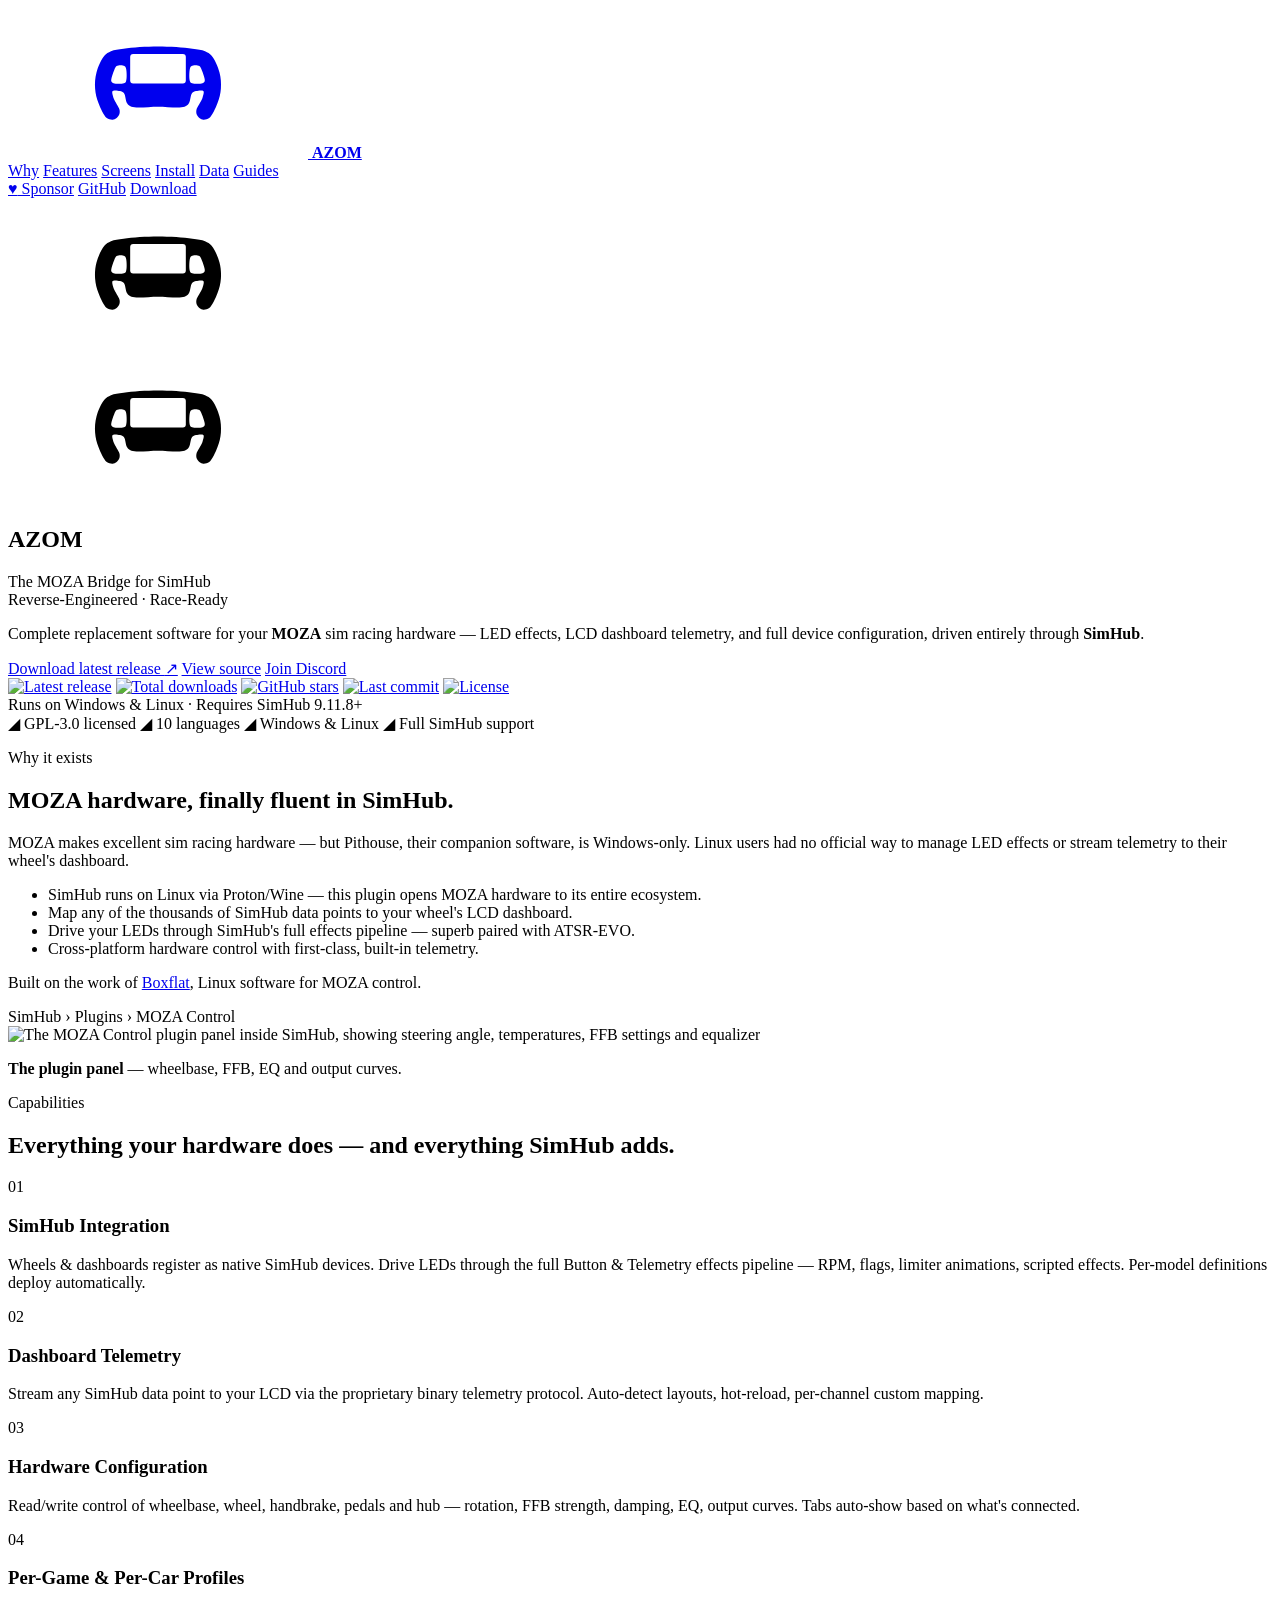
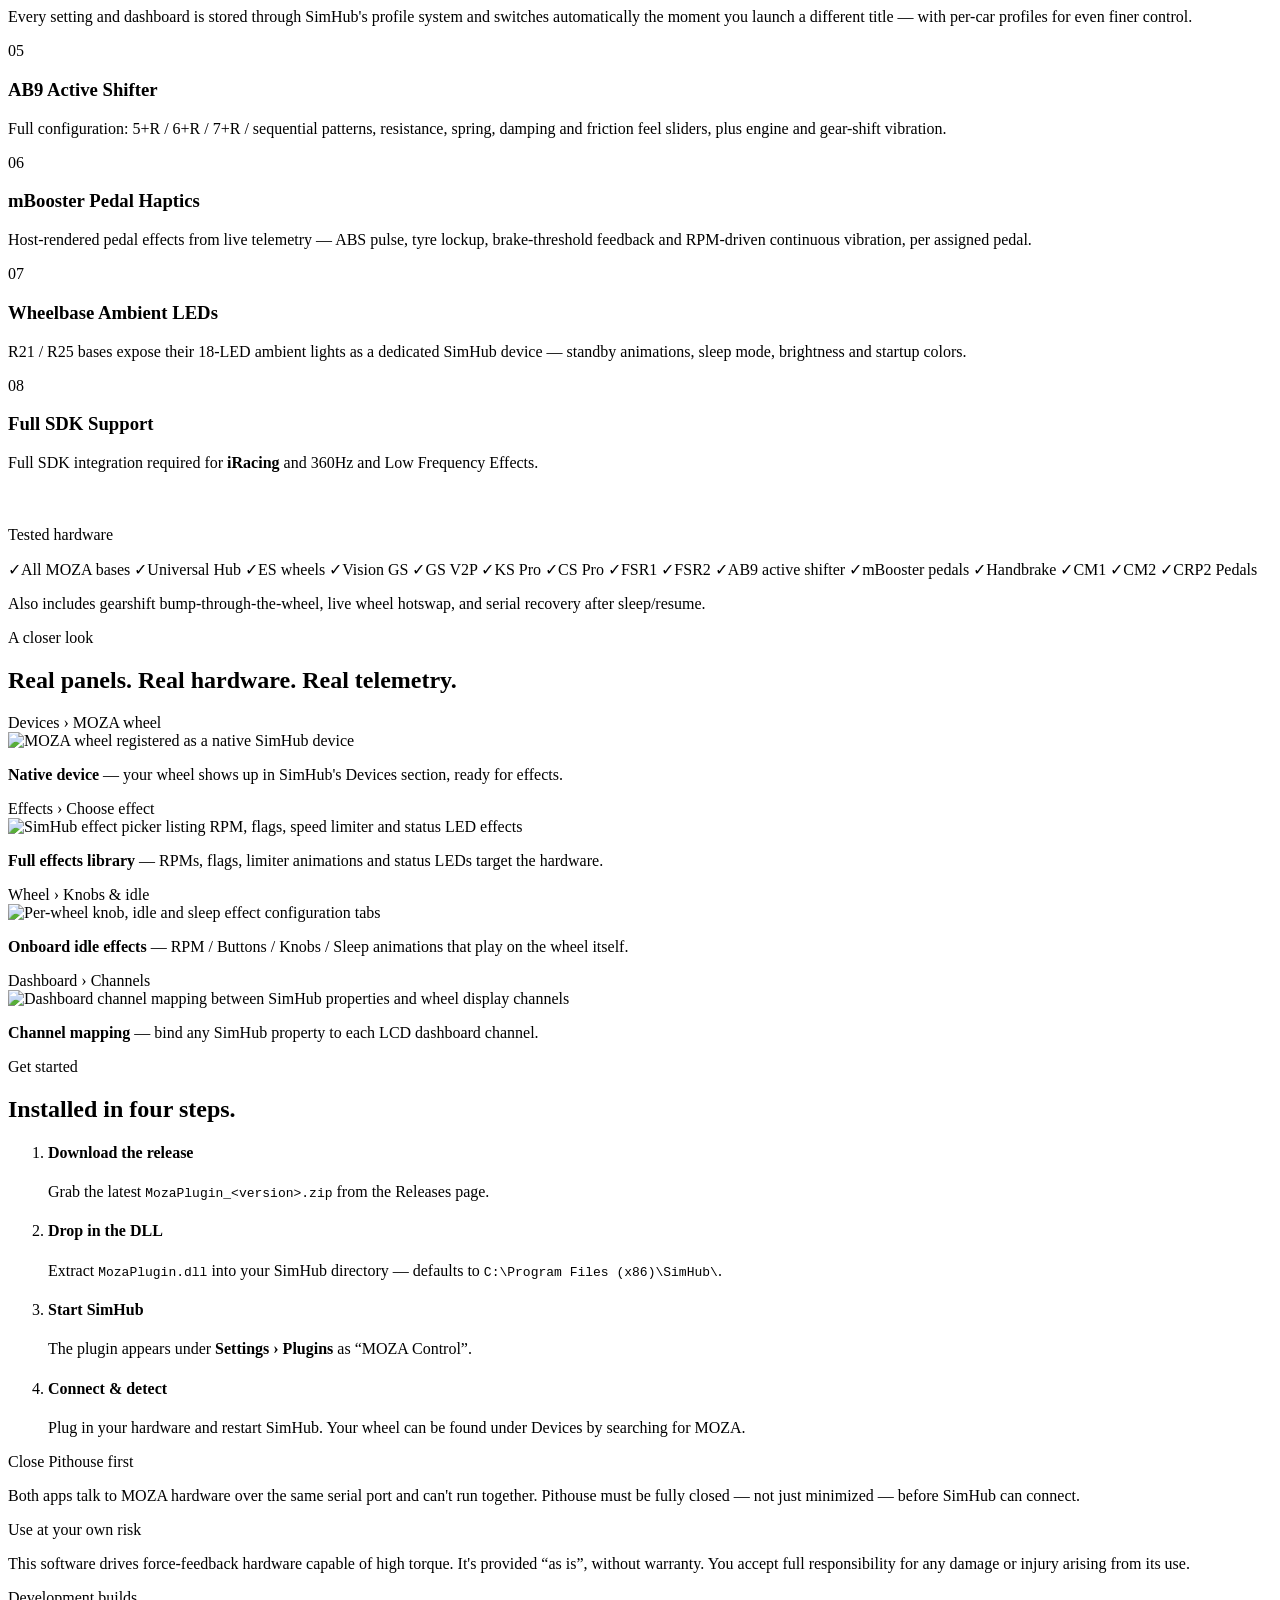
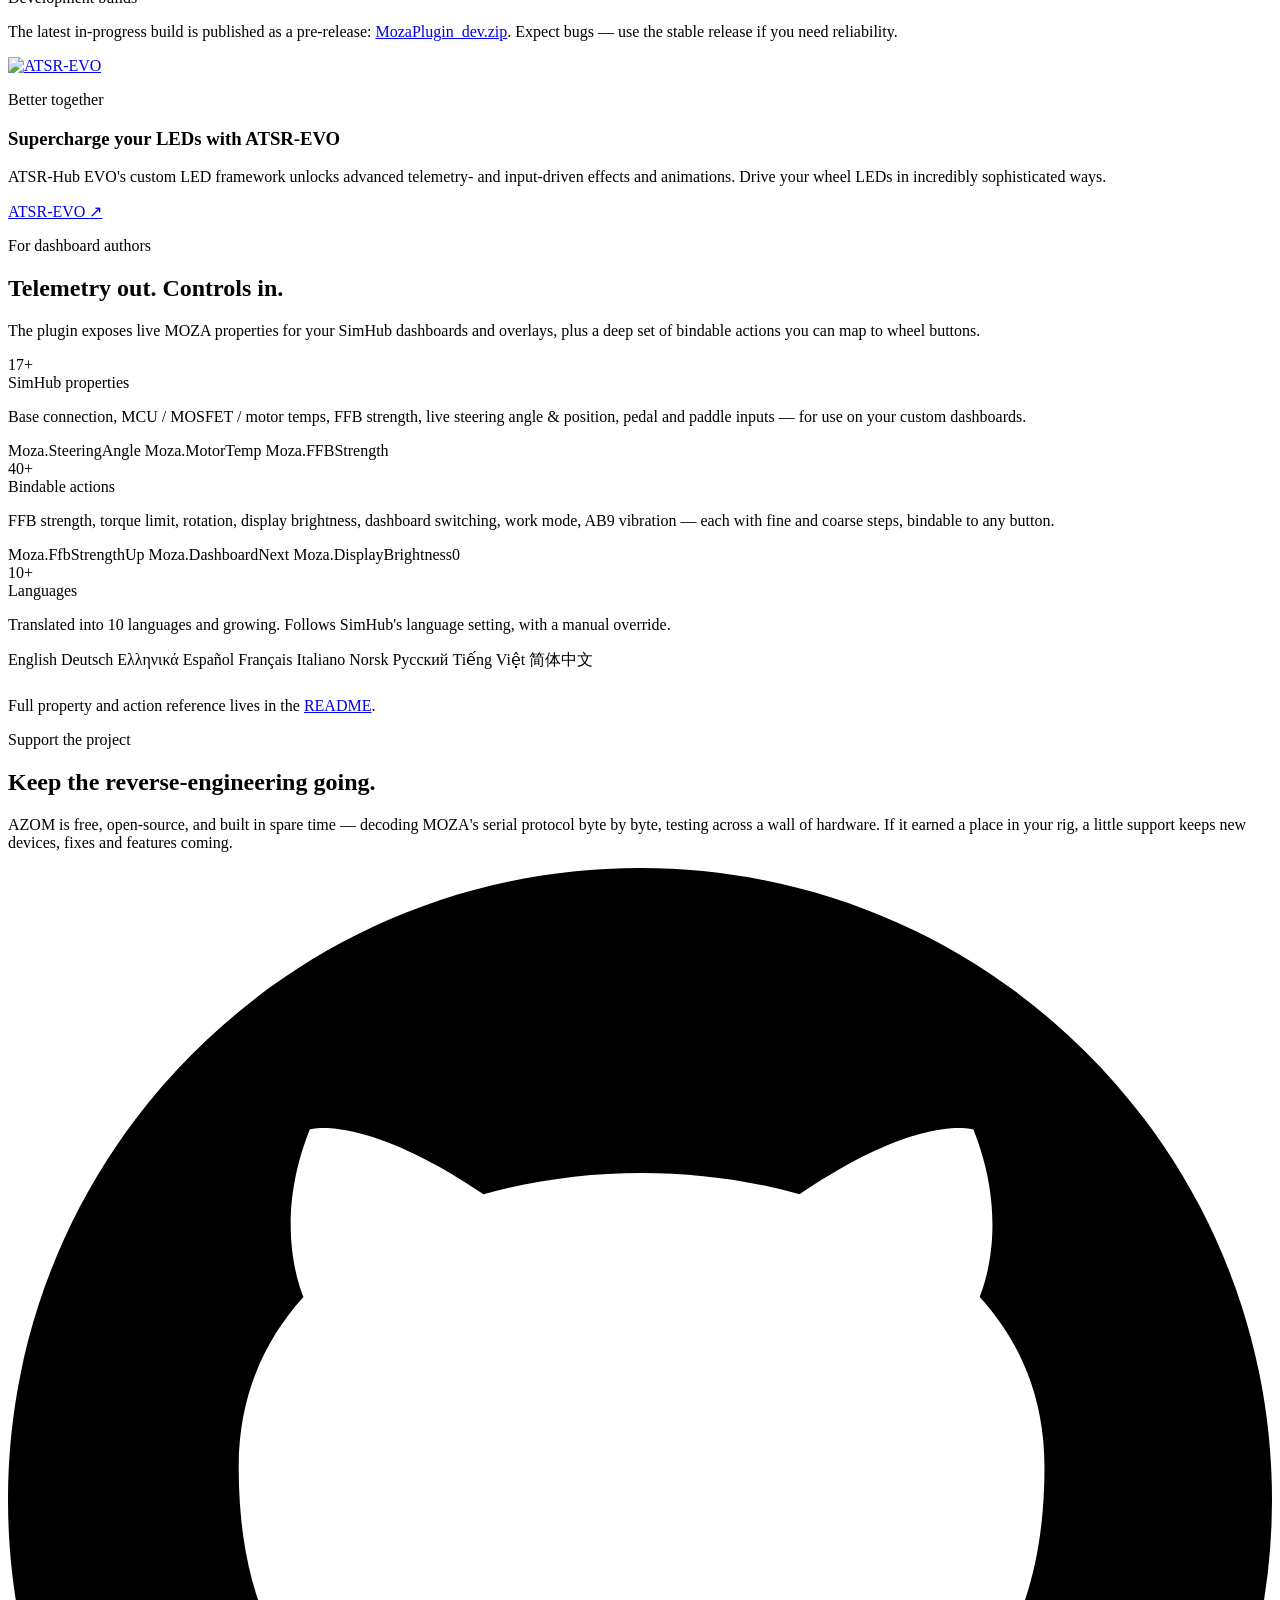
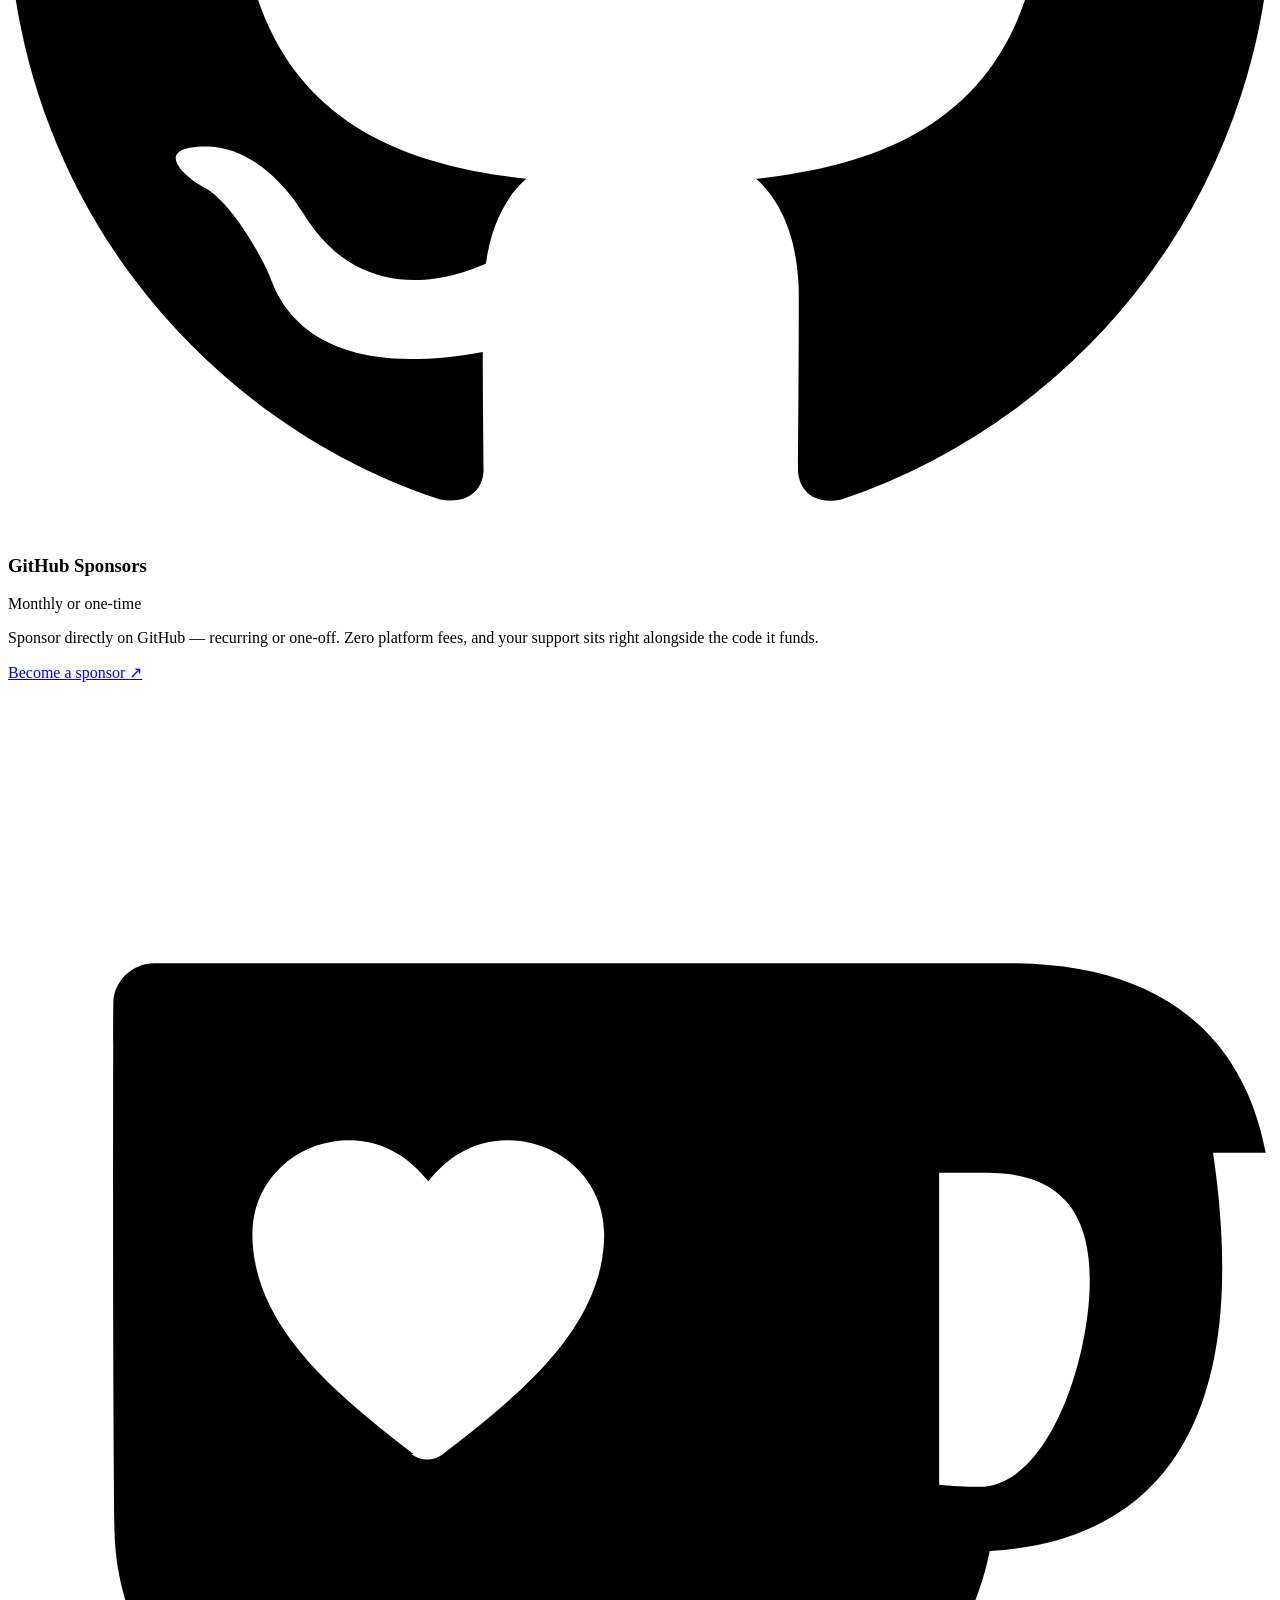
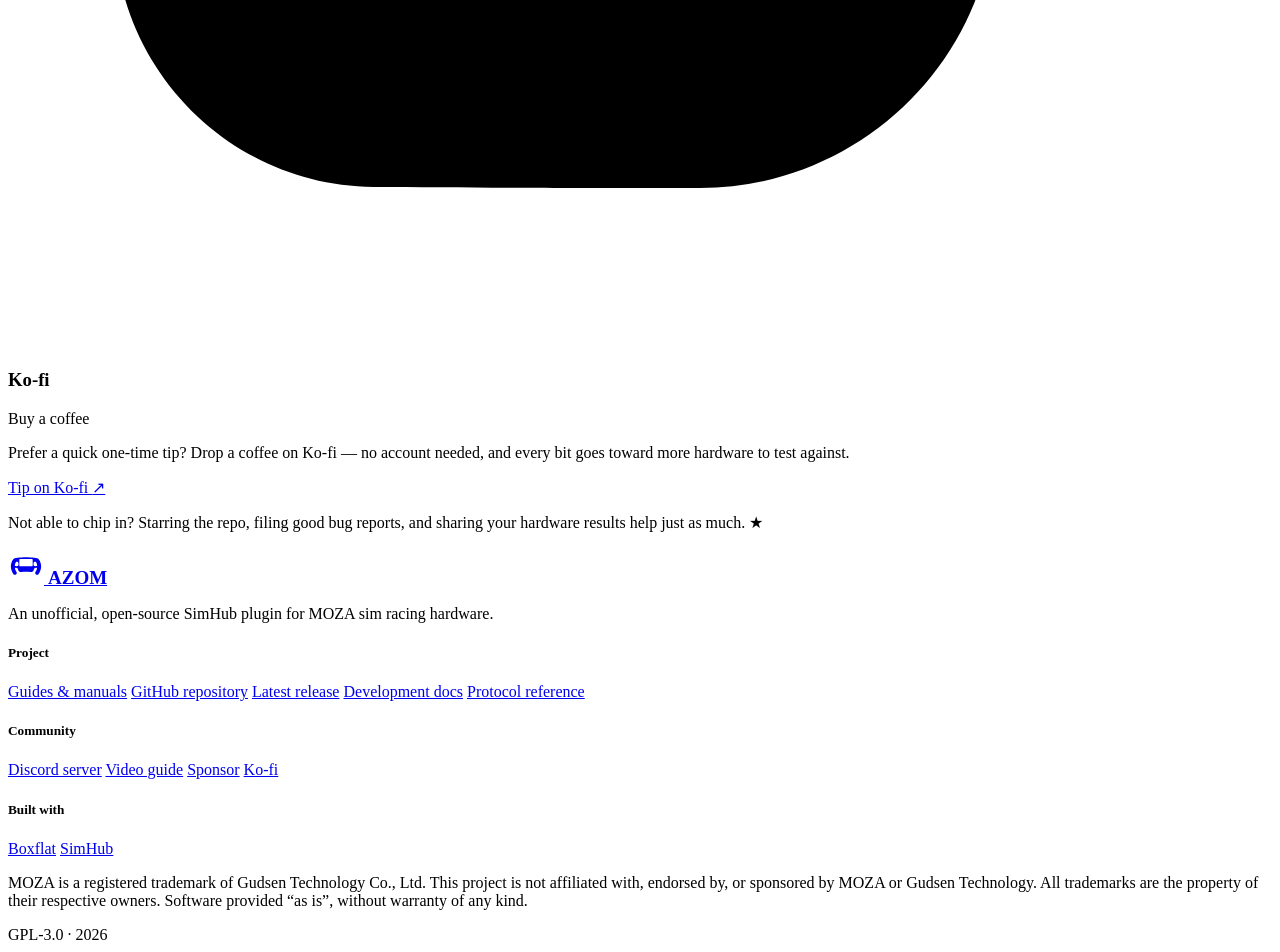
==== site/index.html @ 9daa7090 "Merge pull request #76 from giantorth/dev v1.2.1" ====
<!doctype html>
<html lang="en">
<head>
<meta charset="utf-8" />
<meta name="viewport" content="width=device-width, initial-scale=1" />
<link rel="icon" href="/favicon.svg" type="image/svg+xml" />
<meta name="theme-color" content="#070809" />
<title>AZOM — The MOZA Bridge for SimHub</title>
<meta name="description" content="AZOM is an unofficial, open-source SimHub plugin that turns SimHub into complete replacement software for your MOZA sim racing hardware — LED effects, LCD dashboard telemetry, and full device configuration on Linux and Windows." />
<meta property="og:title" content="AZOM — The MOZA Bridge for SimHub" />
<meta property="og:description" content="Reverse-engineered, open-source SimHub plugin for MOZA hardware. LED effects, dashboard telemetry, full device control." />
<meta property="og:type" content="website" />
<link rel="preconnect" href="https://fonts.googleapis.com" />
<link rel="preconnect" href="https://fonts.gstatic.com" crossorigin />
<link href="https://fonts.googleapis.com/css2?family=Space+Grotesk:wght@400;500;600;700&family=Space+Mono:wght@400;700&display=swap" rel="stylesheet" />
<link rel="stylesheet" href="/styles.css" />
</head>
<body>

<!-- ===== reusable wheel mark ===== -->
<svg width="0" height="0" style="position:absolute" aria-hidden="true">
  <symbol id="azom-wheel" viewBox="-4 -4 248 248">
    <mask id="awm" maskUnits="userSpaceOnUse" x="-4" y="-4" width="248" height="248">
      <rect x="-4" y="-4" width="248" height="248" fill="black"/>
      <path fill="white" d="M120 59.796 C138.96 59.796 162.619 61.39 176.88 63.24 C185.6 64.371 192.128 65.002 197.77 67.42 C202.233 69.332 205.348 71.131 208.68 75.08 C213.705 81.036 219.158 93.188 221.68 102.47 C224.041 111.16 224.598 120.366 224 128.94 C223.422 137.219 221.451 145.183 218.43 153.08 C215.197 161.531 209.84 173.848 204.73 177.92 C201.674 180.354 197.823 180.838 194.98 180.71 C192.71 180.608 190.703 179.682 188.95 178.38 C187.008 176.938 184.96 174.482 184.07 172.12 C183.182 169.761 182.957 167.317 183.61 164.22 C184.683 159.129 191.556 150.924 193.36 145.19 C194.708 140.903 196.706 135.328 194.98 133.35 C193.245 131.362 186.24 132.564 182.91 133.35 C180.326 133.96 178.176 134.53 176.41 136.6 C173.65 139.836 173.746 149.614 171.07 153.54 C169.14 156.372 167.635 158.023 163.88 159.35 C155.7 162.242 134.627 159.35 120 159.35 C105.373 159.35 84.3 162.242 76.12 159.35 C72.365 158.023 70.86 156.372 68.93 153.54 C66.254 149.614 66.35 139.836 63.59 136.6 C61.824 134.53 59.674 133.96 57.09 133.35 C53.76 132.564 46.755 131.362 45.02 133.35 C43.294 135.328 45.292 140.903 46.64 145.19 C48.444 150.924 55.317 159.129 56.39 164.22 C57.043 167.317 56.818 169.761 55.93 172.12 C55.04 174.482 52.992 176.938 51.05 178.38 C49.297 179.682 47.29 180.608 45.02 180.71 C42.177 180.838 38.326 180.354 35.27 177.92 C30.16 173.848 24.803 161.531 21.57 153.08 C18.549 145.183 16.578 137.219 16 128.94 C15.402 120.366 15.959 111.16 18.32 102.47 C20.842 93.188 26.295 81.036 31.32 75.08 C34.652 71.131 37.767 69.332 42.23 67.42 C47.872 65.002 54.4 64.371 63.12 63.24 C77.381 61.39 101.04 59.796 120 59.796 Z"/>
      <g fill="black">
        <path d="M181.52 90.63 C183.754 90.597 186.679 90.747 188.48 92.03 C190.368 93.376 191.199 96.014 192.43 98.76 C194.143 102.582 196.537 109.76 197.07 113.15 C197.35 114.932 197.609 116.149 197.07 117.33 C196.504 118.57 195.366 119.687 193.59 120.35 C190.16 121.631 179.84 121.631 176.41 120.35 C174.634 119.687 173.725 119.072 172.93 117.33 C171.2 113.539 171.607 99.554 172.93 95.51 C173.518 93.712 174.253 92.839 175.48 92.03 C176.951 91.06 179.432 90.661 181.52 90.63 Z"/>
        <path d="M64.52 92.03 C65.747 92.839 66.482 93.712 67.07 95.51 C68.393 99.554 68.8 113.539 67.07 117.33 C66.275 119.072 65.366 119.687 63.59 120.35 C60.16 121.631 49.84 121.631 46.41 120.35 C44.634 119.687 43.496 118.57 42.93 117.33 C42.391 116.149 42.65 114.932 42.93 113.15 C43.463 109.76 45.857 102.582 47.57 98.76 C48.801 96.014 49.632 93.376 51.52 92.03 C53.321 90.747 56.246 90.597 58.48 90.63 C60.568 90.661 63.049 91.06 64.52 92.03 Z"/>
        <rect x="74" y="72" width="92" height="49" rx="5"/>
      </g>
    </mask>
    <rect x="-4" y="-4" width="248" height="248" fill="currentColor" mask="url(#awm)"/>
  </symbol>
</svg>

<!-- ===== nav ===== -->
<header class="nav" id="nav">
  <div class="wrap nav-in">
    <a class="brand" href="#top">
      <svg class="mark"><use href="#azom-wheel"/></svg>
      <b>AZOM</b>
    </a>
    <nav class="nav-links">
      <a class="lk" href="#why">Why</a>
      <a class="lk" href="#features">Features</a>
      <a class="lk" href="#screens">Screens</a>
      <a class="lk" href="#install">Install</a>
      <a class="lk" href="#data">Data</a>
      <a class="lk" href="/guides/">Guides</a>
    </nav>
    <div class="nav-cta">
      <a class="btn sm spon-btn" href="#sponsor"><span class="hrt">♥</span> Sponsor</a>
      <a class="btn sm" href="https://github.com/giantorth/moza-simhub-plugin" target="_blank" rel="noopener">GitHub</a>
      <a class="btn sm primary" href="https://github.com/giantorth/moza-simhub-plugin/releases/latest" target="_blank" rel="noopener">Download</a>
    </div>
  </div>
</header>

<!-- ===== hero ===== -->
<section class="hero" id="top">
  <div class="grid-bg"></div>
  <div class="hero-glow"></div>
  <svg class="hero-watermark"><use href="#azom-wheel"/></svg>
  <div class="wrap hero-in">
    <div class="lockup reveal">
      <svg class="mark"><use href="#azom-wheel"/></svg>
      <h1>AZOM</h1>
    </div>
    <div class="tagrule reveal"><span class="ln"></span><span>The MOZA Bridge for SimHub</span><span class="ln"></span></div>
    <div class="sub2 reveal">Reverse-Engineered · Race-Ready</div>

    <p class="pitch reveal">Complete replacement software for your <b>MOZA</b> sim racing hardware — LED effects, LCD dashboard telemetry, and full device configuration, driven entirely through <b>SimHub</b>.</p>

    <div class="ctas reveal">
      <a class="btn primary" href="https://github.com/giantorth/moza-simhub-plugin/releases/latest" target="_blank" rel="noopener">Download latest release <span class="arw">↗</span></a>
      <a class="btn" href="https://github.com/giantorth/moza-simhub-plugin" target="_blank" rel="noopener">View source</a>
      <a class="btn" href="https://discord.gg/J4enw43e62" target="_blank" rel="noopener">Join Discord</a>
    </div>

    <div class="badges reveal">
      <a href="https://github.com/giantorth/moza-simhub-plugin/releases/latest" target="_blank" rel="noopener"><img src="https://img.shields.io/github/v/release/giantorth/moza-simhub-plugin?style=flat-square&labelColor=0e1116&color=00e5ff&label=release" alt="Latest release" loading="lazy" /></a>
      <a href="https://github.com/giantorth/moza-simhub-plugin/releases" target="_blank" rel="noopener"><img src="https://img.shields.io/github/downloads/giantorth/moza-simhub-plugin/total?style=flat-square&labelColor=0e1116&color=eef1f6&label=downloads" alt="Total downloads" loading="lazy" /></a>
      <a href="https://github.com/giantorth/moza-simhub-plugin/stargazers" target="_blank" rel="noopener"><img src="https://img.shields.io/github/stars/giantorth/moza-simhub-plugin?style=flat-square&labelColor=0e1116&color=eef1f6&label=stars" alt="GitHub stars" loading="lazy" /></a>
      <a href="https://github.com/giantorth/moza-simhub-plugin/commits/main" target="_blank" rel="noopener"><img src="https://img.shields.io/github/last-commit/giantorth/moza-simhub-plugin?style=flat-square&labelColor=0e1116&color=eef1f6&label=last%20commit" alt="Last commit" loading="lazy" /></a>
      <a href="https://github.com/giantorth/moza-simhub-plugin/blob/main/LICENSE" target="_blank" rel="noopener"><img src="https://img.shields.io/github/license/giantorth/moza-simhub-plugin?style=flat-square&labelColor=0e1116&color=eef1f6" alt="License" loading="lazy" /></a>
    </div>

    <div class="rpm reveal">
      <div class="rpmbar" id="rpmbar" aria-hidden="true"></div>
      <div class="cap">Runs on Windows &amp; Linux · Requires SimHub 9.11.8+</div>
    </div>

    <div class="pills reveal">
      <span class="pill"><span class="k">◢</span> GPL-3.0 licensed</span>
      <span class="pill"><span class="k">◢</span> 10 languages</span>
      <span class="pill"><span class="k">◢</span> Windows &amp; Linux</span>
      <span class="pill"><span class="k">◢</span> Full SimHub support</span>
    </div>
  </div>
</section>

<!-- ===== why ===== -->
<section class="band alt" id="why">
  <div class="wrap why-grid">
    <div class="reveal">
      <p class="eyebrow">Why it exists</p>
      <h2 class="h2">MOZA hardware, finally fluent in SimHub.</h2>
      <p class="lede" style="margin-top:18px">MOZA makes excellent sim racing hardware — but Pithouse, their companion software, is Windows-only. Linux users had no official way to manage LED effects or stream telemetry to their wheel's dashboard.</p>
      <ul class="why-points">
        <li>SimHub runs on Linux via Proton/Wine — this plugin opens MOZA hardware to its entire ecosystem.</li>
        <li>Map any of the thousands of SimHub data points to your wheel's LCD dashboard.</li>
        <li>Drive your LEDs through SimHub's full effects pipeline — superb paired with ATSR-EVO.</li>
        <li>Cross-platform hardware control with first-class, built-in telemetry.</li>
      </ul>
      <p class="credit">Built on the work of <a href="https://github.com/Lawstorant/boxflat" target="_blank" rel="noopener">Boxflat</a>, Linux software for MOZA control.</p>
    </div>
    <div class="reveal">
      <div class="shot">
        <div class="bar"><i></i><i></i><i></i><span class="ttl">SimHub › Plugins › MOZA Control</span></div>
        <img src="docs/Screenshot.png" alt="The MOZA Control plugin panel inside SimHub, showing steering angle, temperatures, FFB settings and equalizer" loading="lazy" />
      </div>
      <p class="cap"><b>The plugin panel</b> — wheelbase, FFB, EQ and output curves.</p>
    </div>
  </div>
</section>

<!-- ===== features ===== -->
<section class="band" id="features">
  <div class="wrap">
    <div class="sec-head reveal">
      <p class="eyebrow">Capabilities</p>
      <h2 class="h2">Everything your hardware does — and everything SimHub adds.</h2>
    </div>
    <div class="feat-grid">
      <div class="card reveal">
        <div class="idx">01</div>
        <h3>SimHub Integration</h3>
        <p>Wheels &amp; dashboards register as native SimHub devices. Drive LEDs through the full Button &amp; Telemetry effects pipeline — RPM, flags, limiter animations, scripted effects. Per-model definitions deploy automatically.</p>
      </div>
      <div class="card reveal">
        <div class="idx">02</div>
        <h3>Dashboard Telemetry</h3>
        <p>Stream any SimHub data point to your LCD via the proprietary binary telemetry protocol. Auto-detect layouts, hot-reload, per-channel custom mapping.</p>
      </div>
      <div class="card reveal">
        <div class="idx">03</div>
        <h3>Hardware Configuration</h3>
        <p>Read/write control of wheelbase, wheel, handbrake, pedals and hub — rotation, FFB strength, damping, EQ, output curves. Tabs auto-show based on what's connected.</p>
      </div>
      <div class="card reveal">
        <div class="idx">04</div>
        <h3>Per-Game &amp; Per-Car Profiles</h3>
        <p>Every setting and dashboard is stored through SimHub's profile system and switches automatically the moment you launch a different title — with per-car profiles for even finer control.</p>
      </div>
      <div class="card reveal">
        <div class="idx">05</div>
        <h3>AB9 Active Shifter</h3>
        <p>Full configuration: 5+R / 6+R / 7+R / sequential patterns, resistance, spring, damping and friction feel sliders, plus engine and gear-shift vibration.</p>
      </div>
      <div class="card reveal">
        <div class="idx">06</div>
        <h3>mBooster Pedal Haptics</h3>
        <p>Host-rendered pedal effects from live telemetry — ABS pulse, tyre lockup, brake-threshold feedback and RPM-driven continuous vibration, per assigned pedal.</p>
      </div>
      <div class="card reveal">
        <div class="idx">07</div>
        <h3>Wheelbase Ambient LEDs</h3>
        <p>R21 / R25 bases expose their 18-LED ambient lights as a dedicated SimHub device — standby animations, sleep mode, brightness and startup colors.</p>
      </div>
      <div class="card reveal">
        <div class="idx">08</div>
        <h3>Full SDK Support</h3>
        <p>Full SDK integration required for <b>iRacing</b> and 360Hz and Low Frequency Effects.</p>
      </div>
    </div>

    <div class="hw reveal">
      <p class="eyebrow" style="margin-top:54px">Tested hardware</p>
      <div class="chips">
        <span class="chip"><span class="ok">✓</span>All MOZA bases</span>
        <span class="chip"><span class="ok">✓</span>Universal Hub</span>
        <span class="chip"><span class="ok">✓</span>ES wheels</span>
        <span class="chip"><span class="ok">✓</span>Vision GS</span>
        <span class="chip"><span class="ok">✓</span>GS V2P</span>
        <span class="chip"><span class="ok">✓</span>KS Pro</span>
        <span class="chip"><span class="ok">✓</span>CS Pro</span>
        <span class="chip"><span class="ok">✓</span>FSR1</span>
        <span class="chip"><span class="ok">✓</span>FSR2</span>
        <span class="chip"><span class="ok">✓</span>AB9 active shifter</span>
        <span class="chip"><span class="ok">✓</span>mBooster pedals</span>
        <span class="chip"><span class="ok">✓</span>Handbrake</span>
        <span class="chip"><span class="ok">✓</span>CM1</span>
        <span class="chip"><span class="ok">✓</span>CM2</span>
        <span class="chip"><span class="ok">✓</span>CRP2 Pedals</span>
      </div>
      <p class="credit">Also includes gearshift bump-through-the-wheel, live wheel hotswap, and serial recovery after sleep/resume.</p>
    </div>
  </div>
</section>

<!-- ===== screens ===== -->
<section class="band alt" id="screens">
  <div class="wrap">
    <div class="sec-head reveal">
      <p class="eyebrow">A closer look</p>
      <h2 class="h2">Real panels. Real hardware. Real telemetry.</h2>
    </div>
    <div class="gallery">
      <div class="reveal">
        <div class="shot">
          <div class="bar"><i></i><i></i><i></i><span class="ttl">Devices › MOZA wheel</span></div>
          <img src="docs/Device.png" alt="MOZA wheel registered as a native SimHub device" loading="lazy" />
        </div>
        <p class="cap"><b>Native device</b> — your wheel shows up in SimHub's Devices section, ready for effects.</p>
      </div>
      <div class="reveal">
        <div class="shot">
          <div class="bar"><i></i><i></i><i></i><span class="ttl">Effects › Choose effect</span></div>
          <img src="docs/Effects.png" alt="SimHub effect picker listing RPM, flags, speed limiter and status LED effects" loading="lazy" />
        </div>
        <p class="cap"><b>Full effects library</b> — RPMs, flags, limiter animations and status LEDs target the hardware.</p>
      </div>
      <div class="reveal">
        <div class="shot">
          <div class="bar"><i></i><i></i><i></i><span class="ttl">Wheel › Knobs &amp; idle</span></div>
          <img src="docs/Knobs.png" alt="Per-wheel knob, idle and sleep effect configuration tabs" loading="lazy" />
        </div>
        <p class="cap"><b>Onboard idle effects</b> — RPM / Buttons / Knobs / Sleep animations that play on the wheel itself.</p>
      </div>
      <div class="reveal">
        <div class="shot">
          <div class="bar"><i></i><i></i><i></i><span class="ttl">Dashboard › Channels</span></div>
          <img src="docs/DashChannels.png" alt="Dashboard channel mapping between SimHub properties and wheel display channels" loading="lazy" />
        </div>
        <p class="cap"><b>Channel mapping</b> — bind any SimHub property to each LCD dashboard channel.</p>
      </div>
    </div>
  </div>
</section>

<!-- ===== install ===== -->
<section class="band" id="install">
  <div class="wrap install-grid">
    <div class="reveal">
      <p class="eyebrow">Get started</p>
      <h2 class="h2">Installed in four steps.</h2>
      <ol class="steps">
        <li><span class="num"></span><div><h4>Download the release</h4><p>Grab the latest <code class="path">MozaPlugin_&lt;version&gt;.zip</code> from the Releases page.</p></div></li>
        <li><span class="num"></span><div><h4>Drop in the DLL</h4><p>Extract <code class="path">MozaPlugin.dll</code> into your SimHub directory — defaults to <code class="path">C:\Program Files (x86)\SimHub\</code>.</p></div></li>
        <li><span class="num"></span><div><h4>Start SimHub</h4><p>The plugin appears under <b>Settings › Plugins</b> as “MOZA Control”.</p></div></li>
        <li><span class="num"></span><div><h4>Connect &amp; detect</h4><p>Plug in your hardware and restart SimHub. Your wheel can be found under Devices by searching for MOZA.</p></div></li>
      </ol>
    </div>
    <div class="reveal">
      <div class="admon warn">
        <div class="lbl"><span class="leds"><i class="a"></i></span> Close Pithouse first</div>
        <p>Both apps talk to MOZA hardware over the same serial port and can't run together. Pithouse must be fully closed — not just minimized — before SimHub can connect.</p>
      </div>
      <div class="admon danger">
        <div class="lbl"><span class="leds"><i class="r"></i></span> Use at your own risk</div>
        <p>This software drives force-feedback hardware capable of high torque. It's provided “as is”, without warranty. You accept full responsibility for any damage or injury arising from its use.</p>
      </div>
      <div class="admon">
        <div class="lbl" style="color:var(--sub)"><span class="leds"><i class="g"></i></span> Development builds</div>
        <p class="dev">The latest in-progress build is published as a pre-release: <a href="https://github.com/giantorth/moza-simhub-plugin/releases/download/dev-latest/MozaPlugin_dev.zip" target="_blank" rel="noopener">MozaPlugin_dev.zip</a>. Expect bugs — use the stable release if you need reliability.</p>
      </div>
    </div>
  </div>
</section>

<!-- ===== ATSR callout ===== -->
<section class="band alt">
  <div class="wrap">
    <div class="atsr reveal">
      <a href="https://github.com/ATSR-Alex/ATSR-Hub-EVO/" target="_blank" rel="noopener"><img src="docs/atsr-logomark-mono-white-lrg.webp" alt="ATSR-EVO" loading="lazy" /></a>
      <div>
        <p class="eyebrow">Better together</p>
        <h3>Supercharge your LEDs with ATSR-EVO</h3>
        <p>ATSR-Hub EVO's custom LED framework unlocks advanced telemetry- and input-driven effects and animations. Drive your wheel LEDs in incredibly sophisticated ways.</p>
      </div>
      <a class="btn" href="https://github.com/ATSR-Alex/ATSR-Hub-EVO/" target="_blank" rel="noopener">ATSR-EVO <span class="arw">↗</span></a>
    </div>
  </div>
</section>

<!-- ===== data ===== -->
<section class="band" id="data">
  <div class="wrap">
    <div class="sec-head reveal">
      <p class="eyebrow">For dashboard authors</p>
      <h2 class="h2">Telemetry out. Controls in.</h2>
      <p class="lede" style="margin-top:18px">The plugin exposes live MOZA properties for your SimHub dashboards and overlays, plus a deep set of bindable actions you can map to wheel buttons.</p>
    </div>
    <div class="data-grid">
      <div class="stat reveal">
        <div class="big">17<span class="u">+</span></div>
        <div class="lab">SimHub properties</div>
        <p>Base connection, MCU / MOSFET / motor temps, FFB strength, live steering angle &amp; position, pedal and paddle inputs — for use on your custom dashboards.</p>
        <div class="codechips">
          <span>Moza.SteeringAngle</span>
          <span>Moza.MotorTemp</span>
          <span>Moza.FFBStrength</span>
        </div>
      </div>
      <div class="stat reveal">
        <div class="big">40<span class="u">+</span></div>
        <div class="lab">Bindable actions</div>
        <p>FFB strength, torque limit, rotation, display brightness, dashboard switching, work mode, AB9 vibration — each with fine and coarse steps, bindable to any button.</p>
        <div class="codechips">
          <span>Moza.FfbStrengthUp</span>
          <span>Moza.DashboardNext</span>
          <span>Moza.DisplayBrightness0</span>
        </div>
      </div>
      <div class="stat reveal">
        <div class="big">10<span class="u">+</span></div>
        <div class="lab">Languages</div>
        <p>Translated into 10 languages and growing. Follows SimHub's language setting, with a manual override.</p>
        <div class="codechips">
          <span>English</span>
          <span>Deutsch</span>
          <span>Ελληνικά</span>
          <span>Español</span>
          <span>Français</span>
          <span>Italiano</span>
          <span>Norsk</span>
          <span>Русский</span>
          <span>Tiếng Việt</span>
          <span>简体中文</span>
        </div>
      </div>
    </div>
    <p class="credit reveal" style="margin-top:26px">Full property and action reference lives in the <a href="https://github.com/giantorth/moza-simhub-plugin#simhub-properties" target="_blank" rel="noopener">README</a>.</p>
  </div>
</section>

<!-- ===== sponsor ===== -->
<section class="band alt" id="sponsor">
  <div class="wrap">
    <div class="sponsor-head reveal">
      <p class="eyebrow">Support the project</p>
      <h2 class="h2">Keep the reverse-engineering going.</h2>
      <p class="lede">AZOM is free, open-source, and built in spare time — decoding MOZA's serial protocol byte by byte, testing across a wall of hardware. If it earned a place in your rig, a little support keeps new devices, fixes and features coming.</p>
    </div>

    <div class="sponsor-grid">
      <div class="spon gh reveal">
        <div class="top">
          <span class="ic">
            <svg viewBox="0 0 16 16" fill="currentColor" aria-hidden="true"><path d="M8 0C3.58 0 0 3.58 0 8c0 3.54 2.29 6.53 5.47 7.59.4.07.55-.17.55-.38 0-.19-.01-.82-.01-1.49-2.01.37-2.53-.49-2.69-.94-.09-.23-.48-.94-.82-1.13-.28-.15-.68-.52-.01-.53.63-.01 1.08.58 1.23.82.72 1.21 1.87.87 2.33.66.07-.52.28-.87.51-1.07-1.78-.2-3.64-.89-3.64-3.95 0-.87.31-1.59.82-2.15-.08-.2-.36-1.02.08-2.12 0 0 .67-.21 2.2.82.64-.18 1.32-.27 2-.27.68 0 1.36.09 2 .27 1.53-1.04 2.2-.82 2.2-.82.44 1.1.16 1.92.08 2.12.51.56.82 1.27.82 2.15 0 3.07-1.87 3.75-3.65 3.95.29.25.54.73.54 1.48 0 1.07-.01 1.93-.01 2.2 0 .21.15.46.55.38A8.01 8.01 0 0 0 16 8c0-4.42-3.58-8-8-8z"/></svg>
          </span>
          <div>
            <h3>GitHub Sponsors</h3>
            <div class="sub">Monthly or one-time</div>
          </div>
        </div>
        <p>Sponsor directly on GitHub — recurring or one-off. Zero platform fees, and your support sits right alongside the code it funds.</p>
        <a class="btn primary" href="https://github.com/sponsors/giantorth" target="_blank" rel="noopener">Become a sponsor <span class="arw">↗</span></a>
      </div>

      <div class="spon kofi reveal">
        <div class="top">
          <span class="ic">
            <svg viewBox="0 0 24 24" fill="currentColor" aria-hidden="true"><path d="M23.88 8.94c-.46-2.42-2.2-3.6-4.86-3.6H2.78c-.42 0-.78.34-.78.76 0 0-.02 6.2.02 9.96.03 2.7 2.22 4.9 4.92 4.92 2.4.02 6.2.02 6.2.02 2.7 0 5-1.94 5.5-4.5 2.9-.16 5.06-2.06 4.24-7.56-.34 0 0 0 0 0zM7.7 14.66c-1.42-1.1-3.06-2.4-3.06-4.18 0-1.02.84-1.78 1.84-1.78.7 0 1.18.38 1.5.78.32-.4.8-.78 1.5-.78 1 0 1.84.76 1.84 1.78 0 1.78-1.64 3.08-3.06 4.18-.18.14-.42.14-.6 0zm10.74.62c-.42 0-.76-.04-.76-.04V9.32h.9c1.32 0 1.96.66 1.96 2.04 0 1.5-.78 3.92-2.1 3.92z"/></svg>
          </span>
          <div>
            <h3>Ko-fi</h3>
            <div class="sub">Buy a coffee</div>
          </div>
        </div>
        <p>Prefer a quick one-time tip? Drop a coffee on Ko-fi — no account needed, and every bit goes toward more hardware to test against.</p>
        <a class="btn" href="https://ko-fi.com/giantorth" target="_blank" rel="noopener">Tip on Ko-fi <span class="arw">↗</span></a>
      </div>
    </div>

    <p class="sponsor-foot reveal">Not able to chip in? Starring the repo, filing good bug reports, and sharing your hardware results help just as much. <span class="heart">★</span></p>
  </div>
</section>

<!-- ===== footer ===== -->
<footer>
  <div class="wrap">
    <div class="foot-top">
      <div class="foot-brand">
        <a class="brand" href="#top">
          <svg class="mark" style="width:36px;height:36px"><use href="#azom-wheel"/></svg>
          <b style="font-size:19px">AZOM</b>
        </a>
        <p>An unofficial, open-source SimHub plugin for MOZA sim racing hardware.</p>
      </div>
      <div class="fcol">
        <h5>Project</h5>
        <a href="/guides/">Guides &amp; manuals</a>
        <a href="https://github.com/giantorth/moza-simhub-plugin" target="_blank" rel="noopener">GitHub repository</a>
        <a href="https://github.com/giantorth/moza-simhub-plugin/releases/latest" target="_blank" rel="noopener">Latest release</a>
        <a href="https://github.com/giantorth/moza-simhub-plugin/blob/main/docs/DEVELOPMENT.md" target="_blank" rel="noopener">Development docs</a>
        <a href="https://github.com/giantorth/moza-simhub-plugin/blob/main/docs/protocol/README.md" target="_blank" rel="noopener">Protocol reference</a>
      </div>
      <div class="fcol">
        <h5>Community</h5>
        <a href="https://discord.gg/J4enw43e62" target="_blank" rel="noopener">Discord server</a>
        <a href="https://www.youtube.com/watch?v=KwLeVaii0TY" target="_blank" rel="noopener">Video guide</a>
        <a href="https://github.com/sponsors/giantorth" target="_blank" rel="noopener">Sponsor</a>
        <a href="https://ko-fi.com/giantorth" target="_blank" rel="noopener">Ko-fi</a>
      </div>
      <div class="fcol">
        <h5>Built with</h5>
        <a href="https://github.com/Lawstorant/boxflat" target="_blank" rel="noopener">Boxflat</a>
        <a href="https://www.simhub.com/" target="_blank" rel="noopener">SimHub</a>
      </div>
    </div>
    <div class="disclaimer">
      <p>MOZA is a registered trademark of Gudsen Technology Co., Ltd. This project is not affiliated with, endorsed by, or sponsored by MOZA or Gudsen Technology. All trademarks are the property of their respective owners. Software provided “as is”, without warranty of any kind.</p>
      <div class="meta">GPL-3.0 · <span id="yr"></span></div>
    </div>
  </div>
</footer>

<script>
(function(){
  // nav shadow on scroll
  var nav = document.getElementById('nav');
  var onScroll = function(){ nav.classList.toggle('scrolled', window.scrollY > 8); };
  onScroll(); window.addEventListener('scroll', onScroll, {passive:true});

  // year
  document.getElementById('yr').textContent = new Date().getFullYear();

  // reveal on scroll — scroll/load based for reliability across environments
  var reveals = Array.prototype.slice.call(document.querySelectorAll('.reveal'));
  reveals.forEach(function(el,i){ el.style.transitionDelay = Math.min(i%6*55, 280) + 'ms'; });
  function checkReveals(){
    var vh = window.innerHeight || document.documentElement.clientHeight;
    for(var i=reveals.length-1;i>=0;i--){
      var el = reveals[i];
      if(el.getBoundingClientRect().top < vh*0.92){ el.classList.add('in'); reveals.splice(i,1); }
    }
  }
  checkReveals();
  window.addEventListener('scroll', checkReveals, {passive:true});
  window.addEventListener('resize', checkReveals);
  window.addEventListener('load', checkReveals);
  // safety net: never leave content hidden
  setTimeout(function(){ document.querySelectorAll('.reveal:not(.in)').forEach(function(el){
    if(el.getBoundingClientRect().top < (window.innerHeight||800)) el.classList.add('in'); }); }, 700);

  // RPM shift-light strip
  var bar = document.getElementById('rpmbar');
  var N = 16, cells = [];
  for(var i=0;i<N;i++){
    var c = document.createElement('i');
    c.className = i < 9 ? 'g' : (i < 13 ? 'a' : 'r');
    bar.appendChild(c); cells.push(c);
  }
  var reduce = window.matchMedia('(prefers-reduced-motion: reduce)').matches;
  if(reduce){
    cells.forEach(function(c,i){ if(i<11) c.classList.add('on'); });
  } else {
    var t = 0;
    setInterval(function(){
      t += 0.045;
      // smooth rev oscillation 0..1 with a quick blip back to idle
      var phase = (t % 1);
      var rev = phase < 0.82 ? Math.pow(phase/0.82, 0.7) : (1 - (phase-0.82)/0.18);
      var lit = Math.round(rev * N);
      for(var i=0;i<N;i++){ cells[i].classList.toggle('on', i < lit); }
    }, 60);
  }
})();
</script>
</body>
</html>
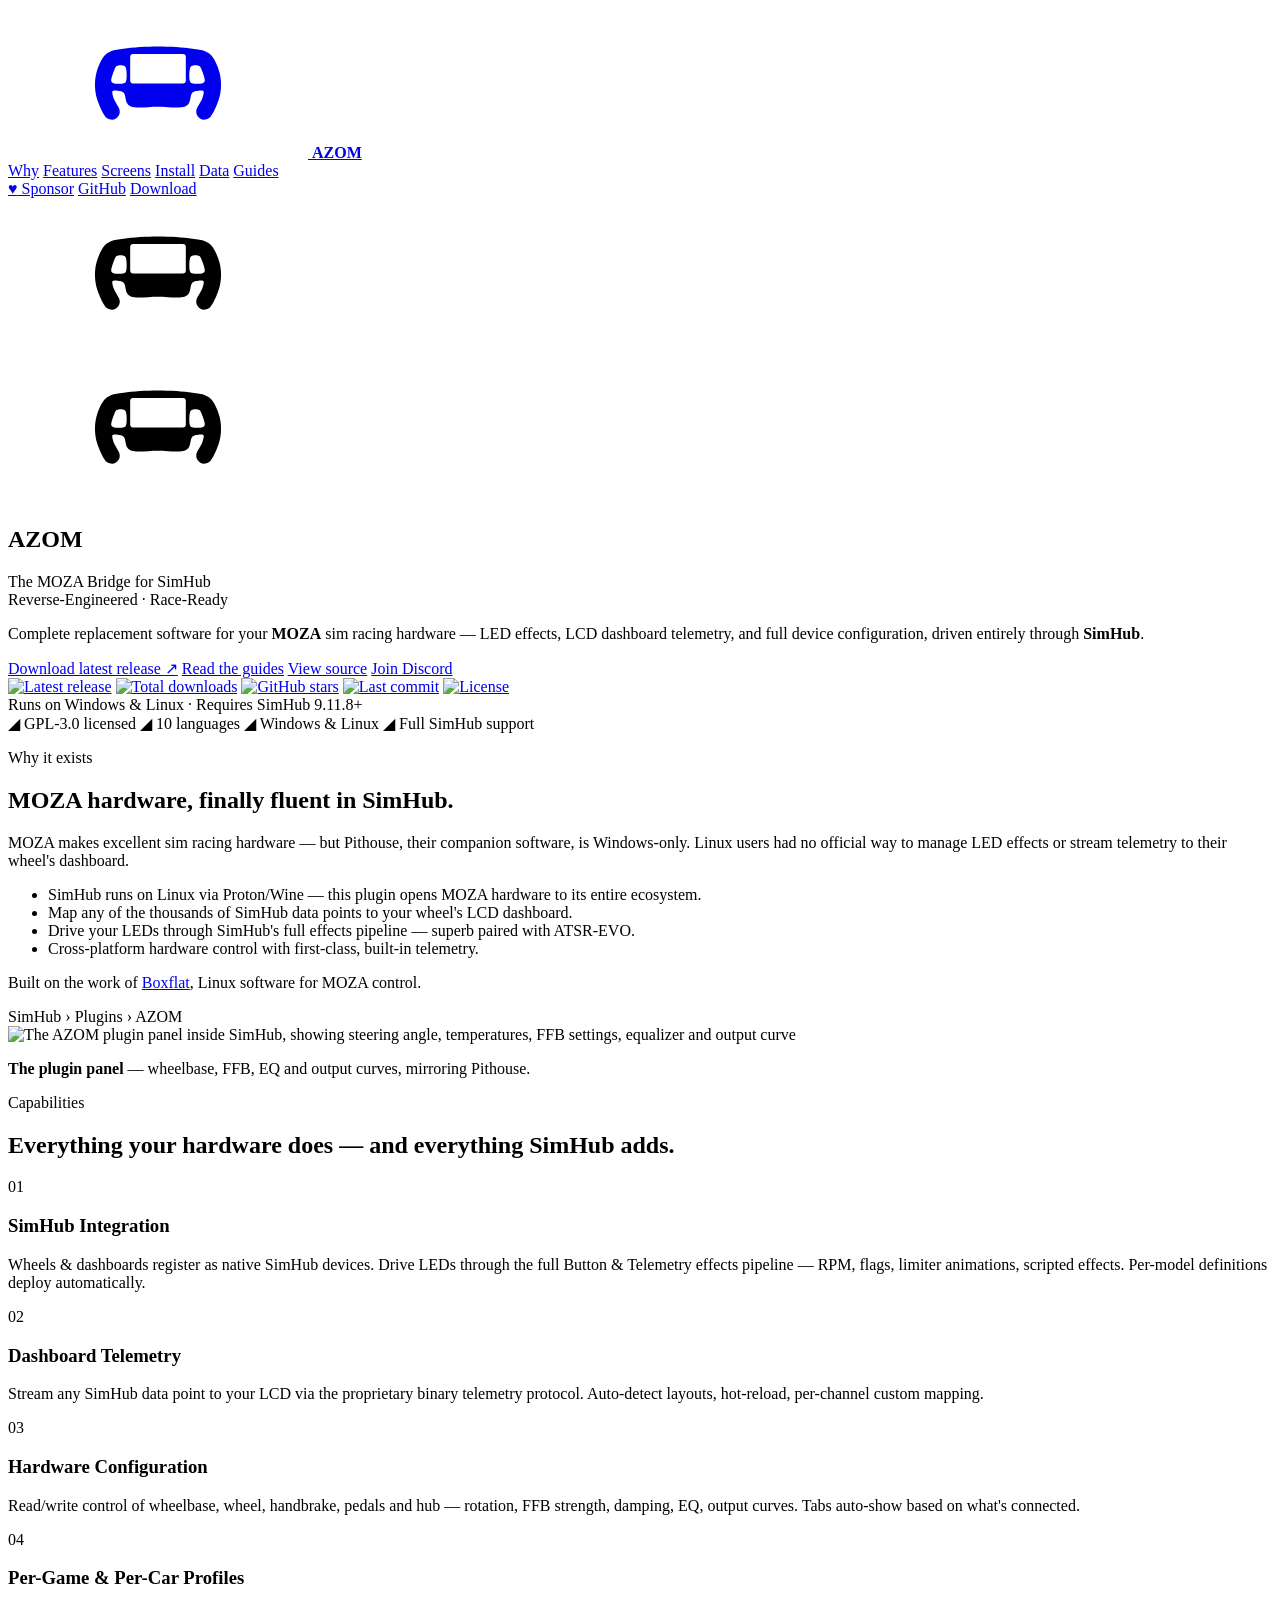
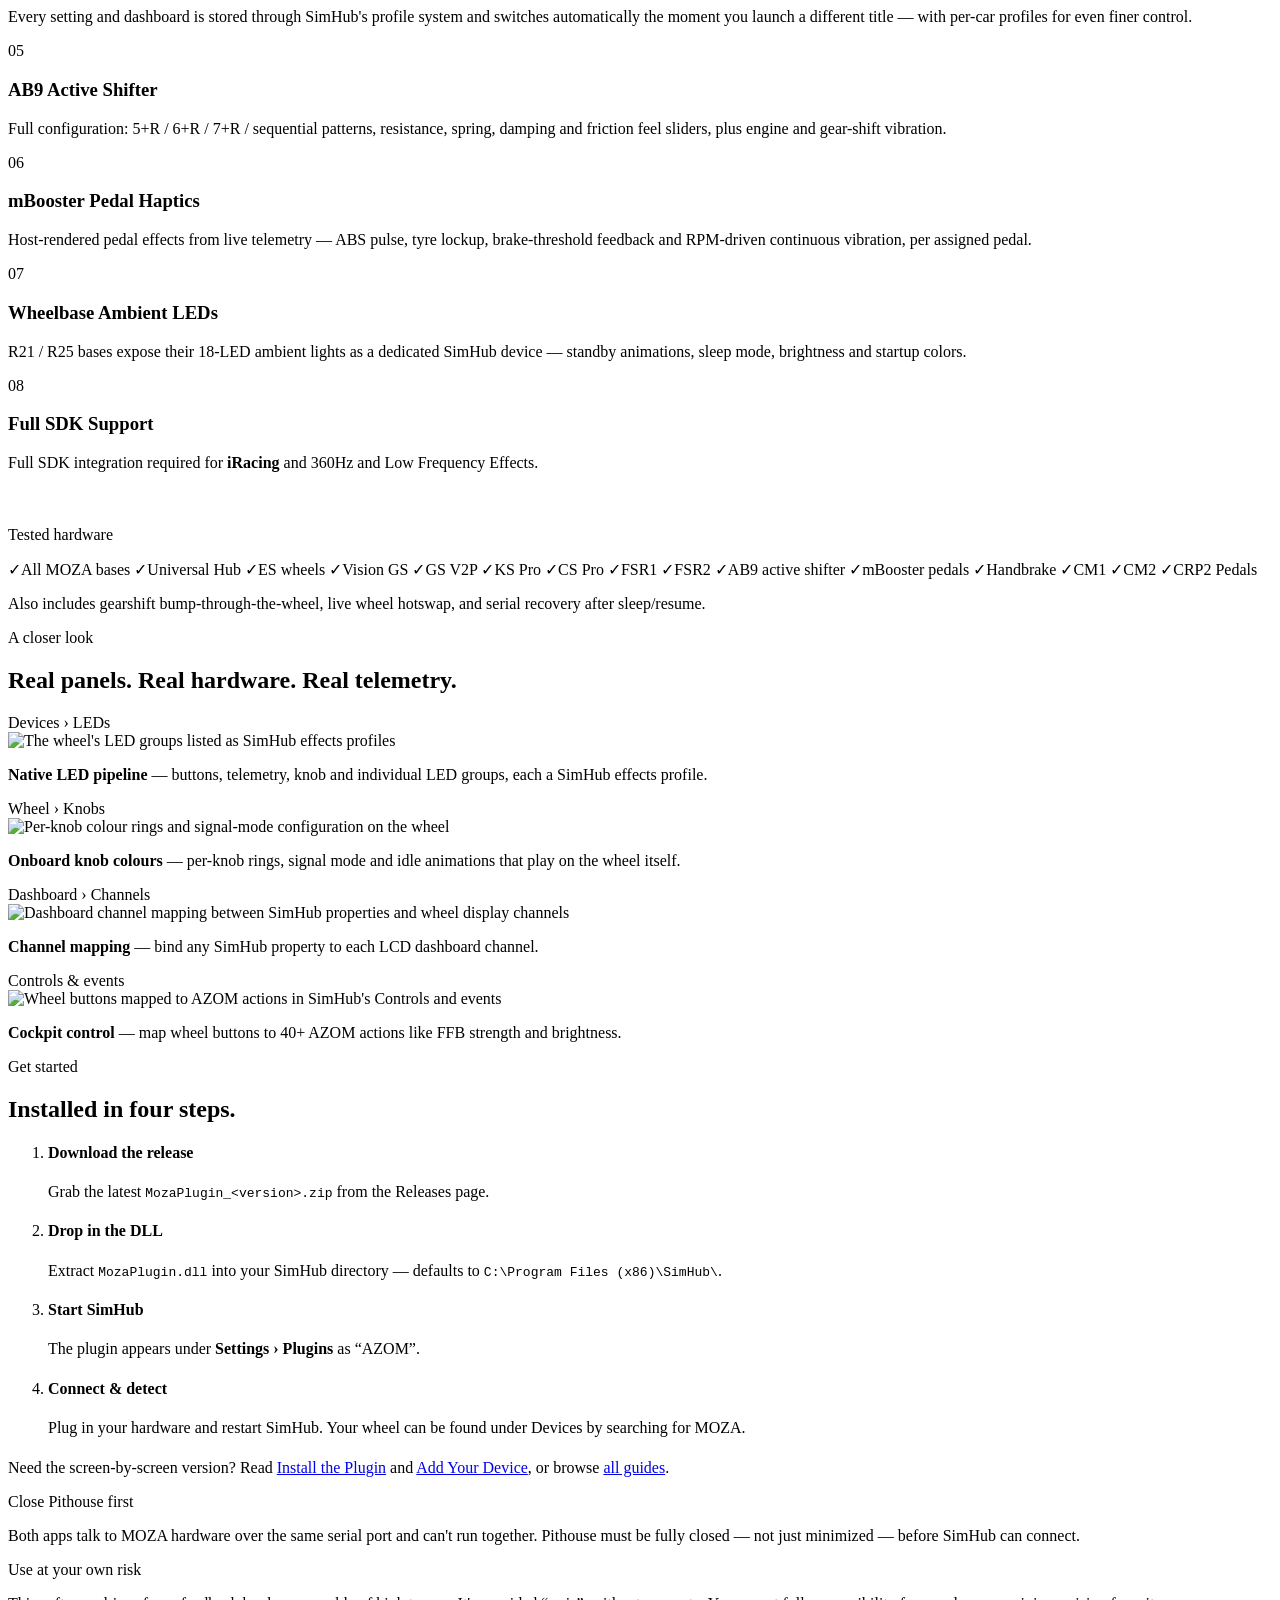
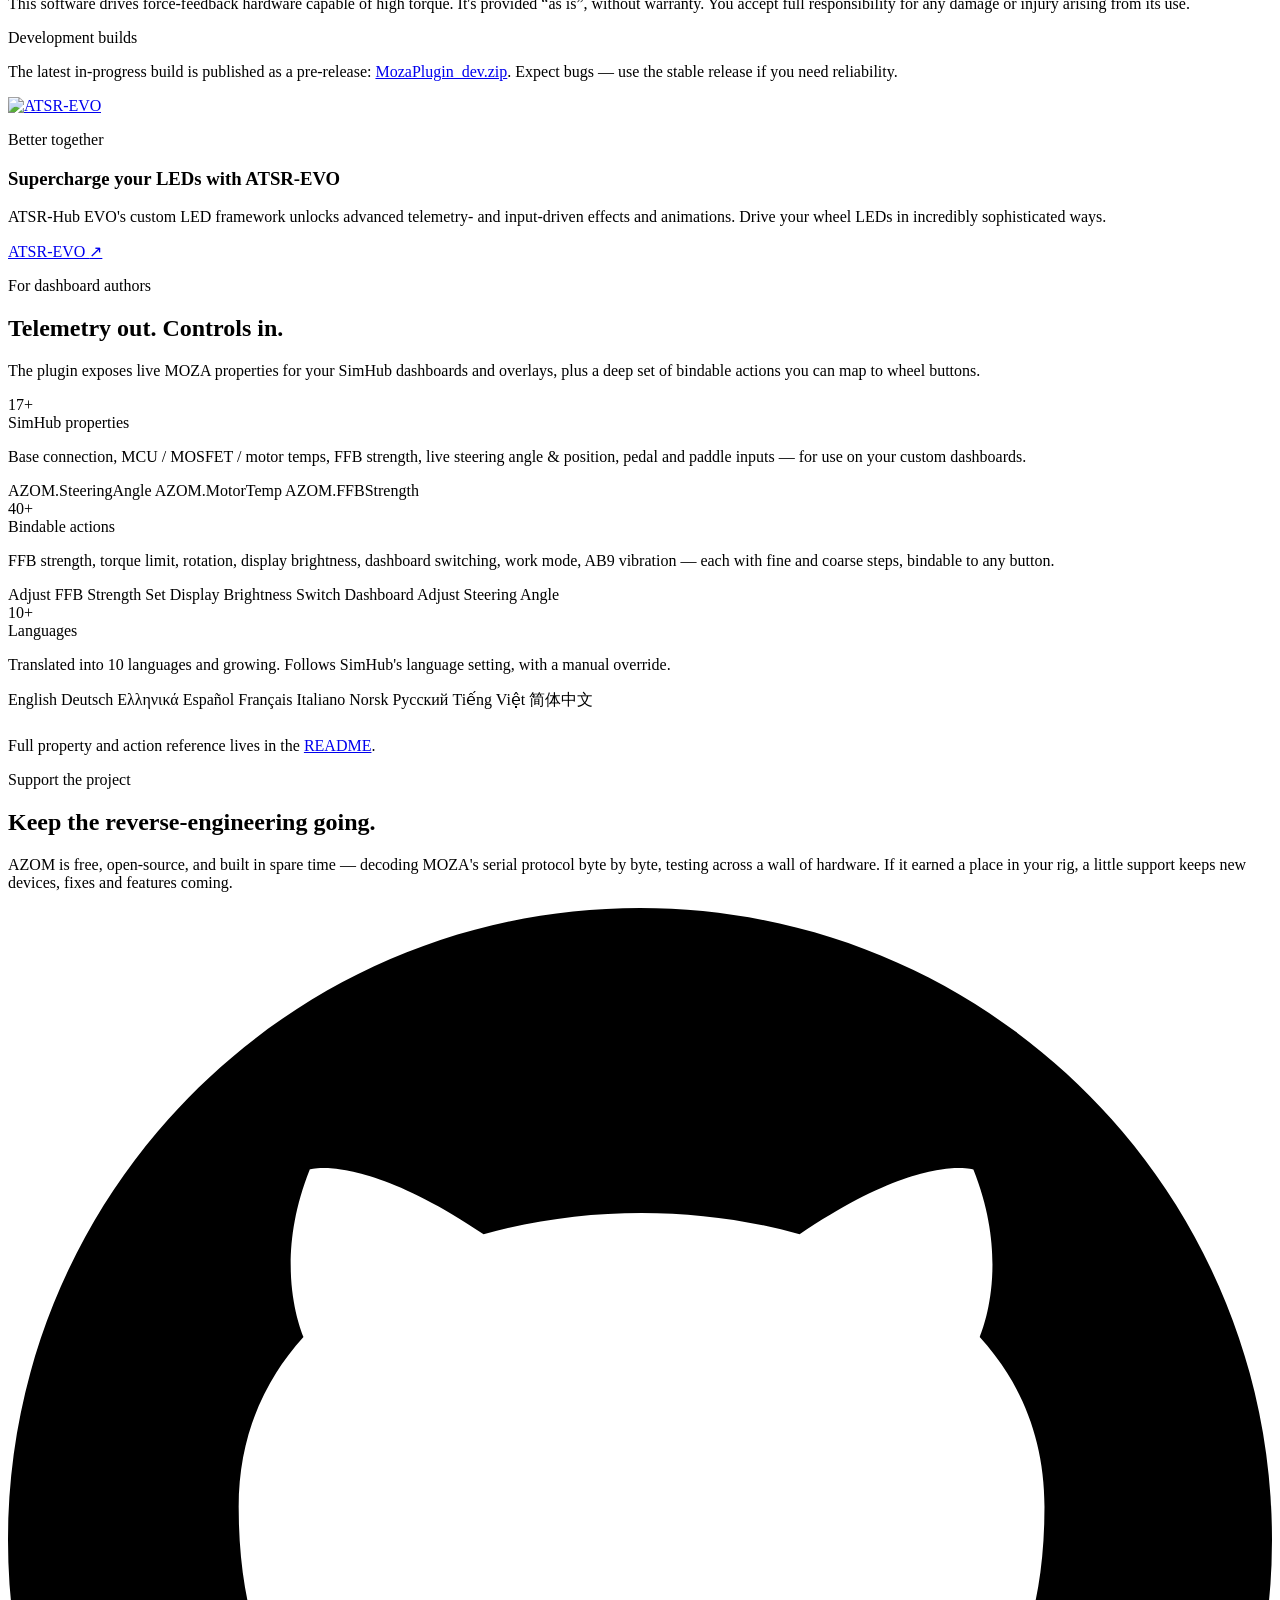
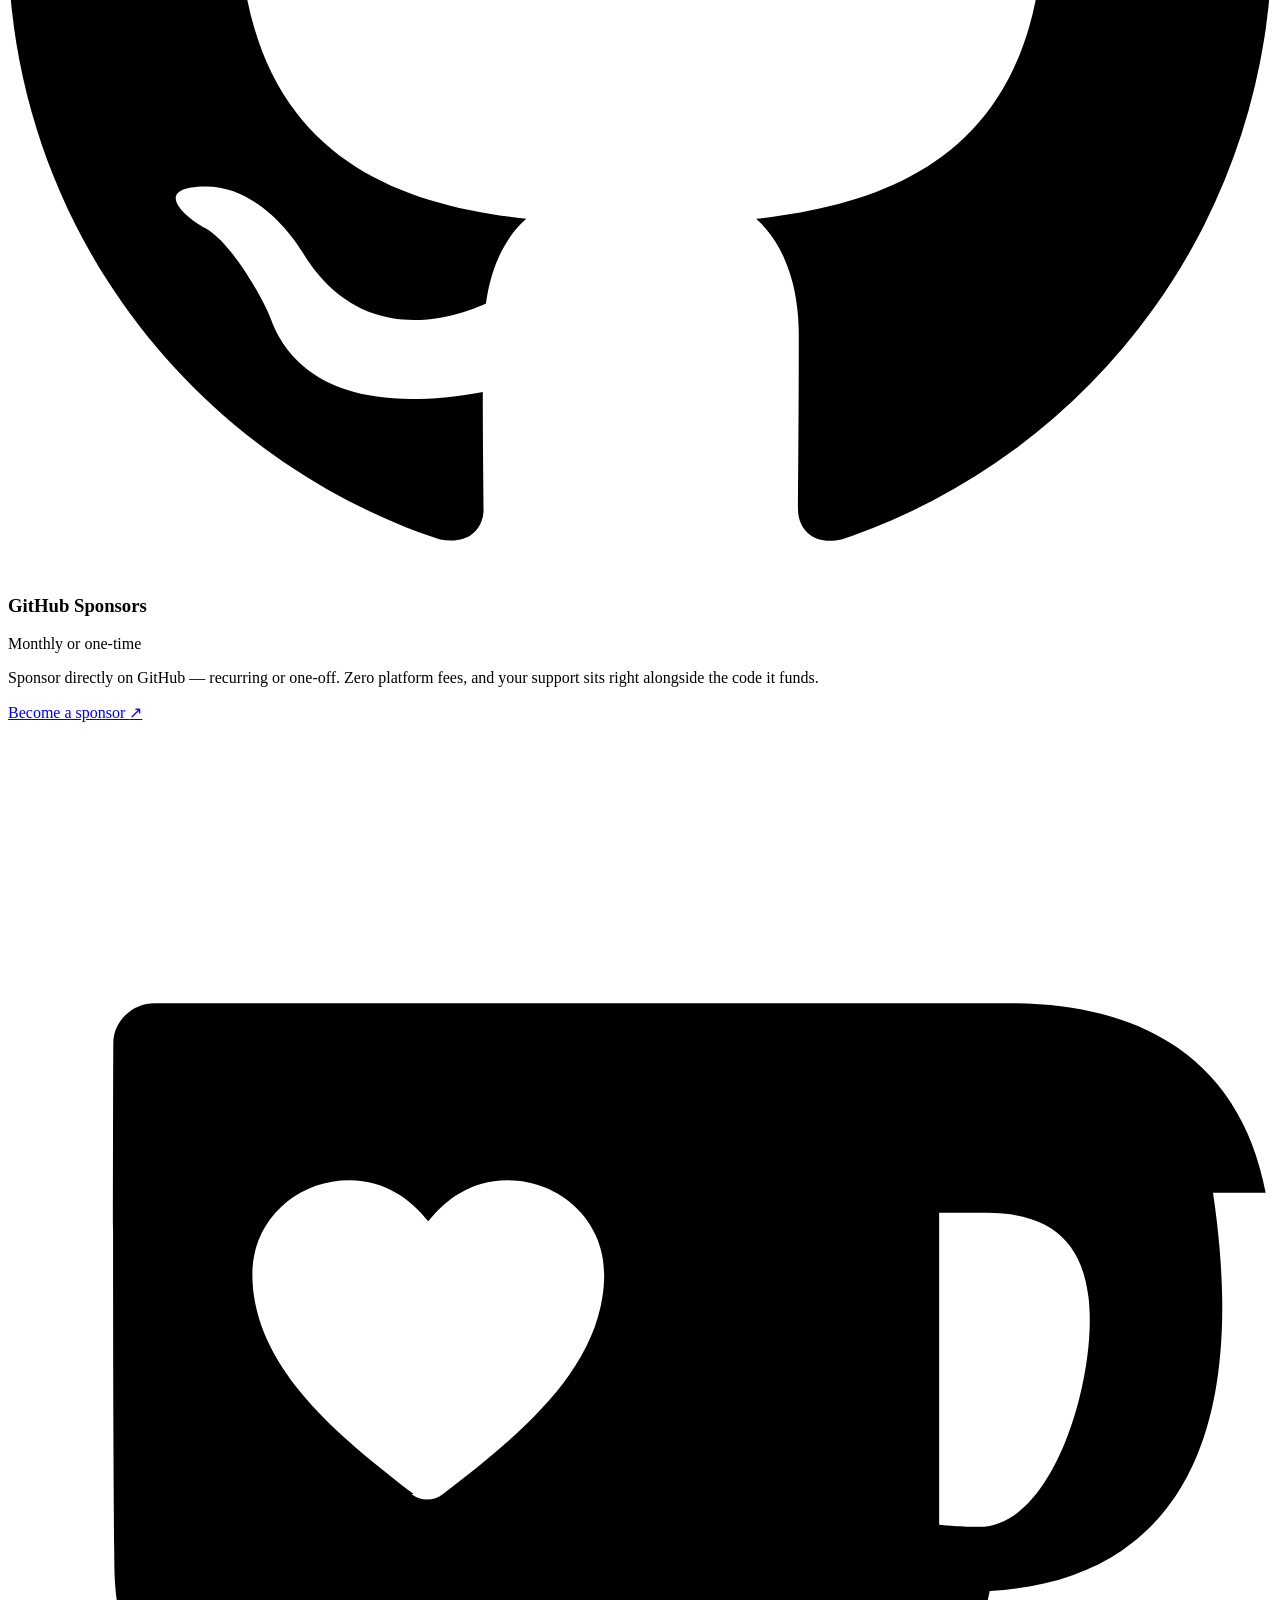
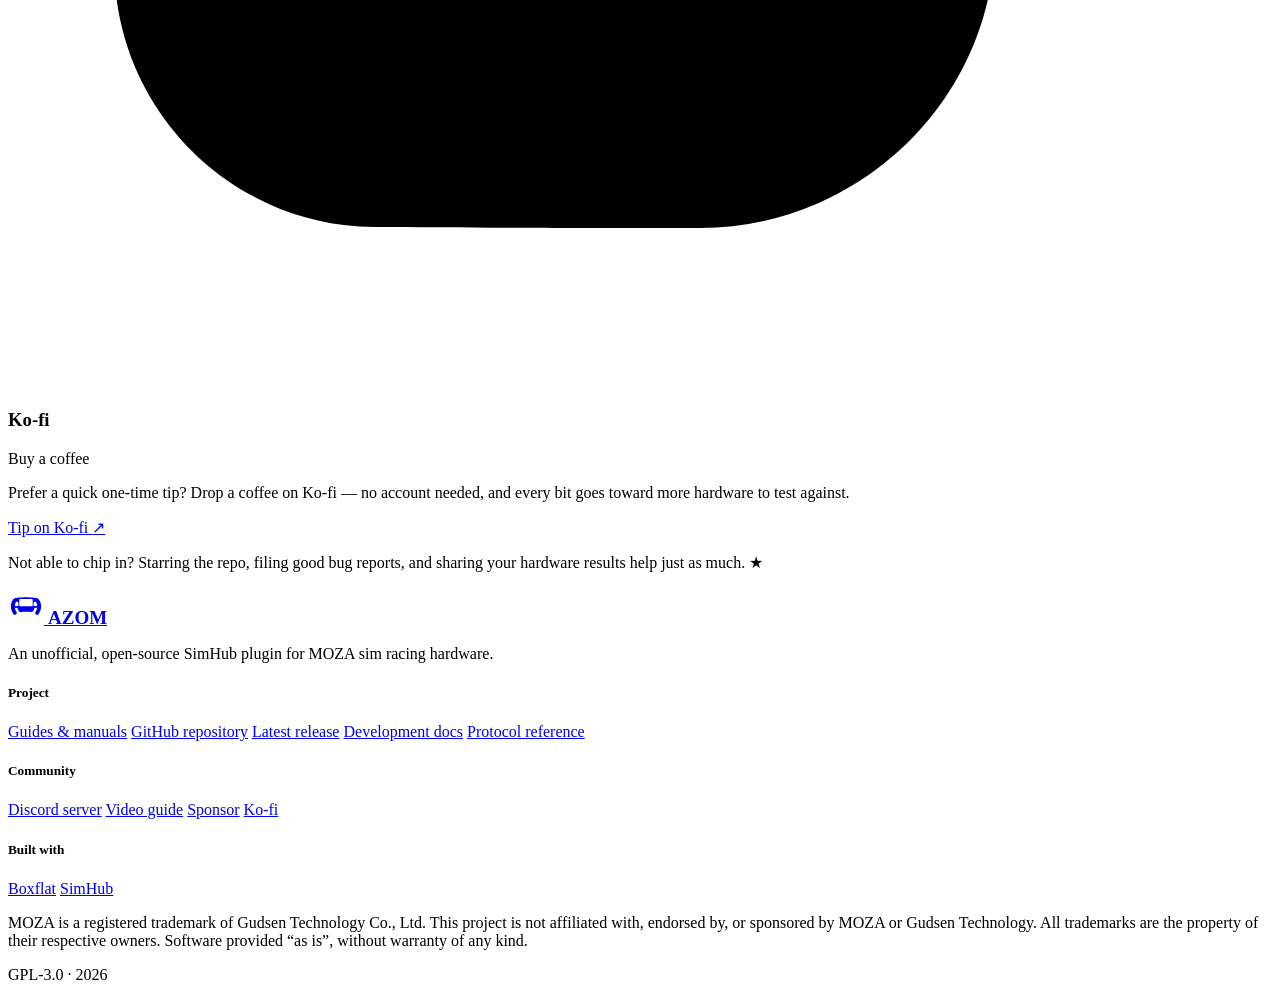
==== commit 5ab3cd22: "Website updates" ====
--- a/site/index.html
+++ b/site/index.html
@@ -73,6 +73,7 @@
 
     <div class="ctas reveal">
       <a class="btn primary" href="https://github.com/giantorth/moza-simhub-plugin/releases/latest" target="_blank" rel="noopener">Download latest release <span class="arw">↗</span></a>
+      <a class="btn" href="/guides/">Read the guides</a>
       <a class="btn" href="https://github.com/giantorth/moza-simhub-plugin" target="_blank" rel="noopener">View source</a>
       <a class="btn" href="https://discord.gg/J4enw43e62" target="_blank" rel="noopener">Join Discord</a>
     </div>
@@ -86,7 +87,9 @@
     </div>
 
     <div class="rpm reveal">
-      <div class="rpmbar" id="rpmbar" aria-hidden="true"></div>
+      <div class="rpmbar rpmbar-static" aria-hidden="true">
+        <i class="g on"></i><i class="g on"></i><i class="g on"></i><i class="g on"></i><i class="a on"></i><i class="a on"></i><i class="a on"></i><i class="a on"></i><i class="r on"></i><i class="r on"></i><i class="r on"></i><i class="r"></i>
+      </div>
       <div class="cap">Runs on Windows &amp; Linux · Requires SimHub 9.11.8+</div>
     </div>
 
@@ -116,10 +119,10 @@
     </div>
     <div class="reveal">
       <div class="shot">
-        <div class="bar"><i></i><i></i><i></i><span class="ttl">SimHub › Plugins › MOZA Control</span></div>
-        <img src="docs/Screenshot.png" alt="The MOZA Control plugin panel inside SimHub, showing steering angle, temperatures, FFB settings and equalizer" loading="lazy" />
-      </div>
-      <p class="cap"><b>The plugin panel</b> — wheelbase, FFB, EQ and output curves.</p>
+        <div class="bar"><i></i><i></i><i></i><span class="ttl">SimHub › Plugins › AZOM</span></div>
+        <img src="docs/BasePage.png" alt="The AZOM plugin panel inside SimHub, showing steering angle, temperatures, FFB settings, equalizer and output curve" loading="lazy" />
+      </div>
+      <p class="cap"><b>The plugin panel</b> — wheelbase, FFB, EQ and output curves, mirroring Pithouse.</p>
     </div>
   </div>
 </section>
@@ -208,31 +211,31 @@
     <div class="gallery">
       <div class="reveal">
         <div class="shot">
-          <div class="bar"><i></i><i></i><i></i><span class="ttl">Devices › MOZA wheel</span></div>
-          <img src="docs/Device.png" alt="MOZA wheel registered as a native SimHub device" loading="lazy" />
-        </div>
-        <p class="cap"><b>Native device</b> — your wheel shows up in SimHub's Devices section, ready for effects.</p>
+          <div class="bar"><i></i><i></i><i></i><span class="ttl">Devices › LEDs</span></div>
+          <img src="docs/WheelLEDs.png" alt="The wheel's LED groups listed as SimHub effects profiles" loading="lazy" />
+        </div>
+        <p class="cap"><b>Native LED pipeline</b> — buttons, telemetry, knob and individual LED groups, each a SimHub effects profile.</p>
       </div>
       <div class="reveal">
         <div class="shot">
-          <div class="bar"><i></i><i></i><i></i><span class="ttl">Effects › Choose effect</span></div>
-          <img src="docs/Effects.png" alt="SimHub effect picker listing RPM, flags, speed limiter and status LED effects" loading="lazy" />
-        </div>
-        <p class="cap"><b>Full effects library</b> — RPMs, flags, limiter animations and status LEDs target the hardware.</p>
-      </div>
-      <div class="reveal">
-        <div class="shot">
-          <div class="bar"><i></i><i></i><i></i><span class="ttl">Wheel › Knobs &amp; idle</span></div>
-          <img src="docs/Knobs.png" alt="Per-wheel knob, idle and sleep effect configuration tabs" loading="lazy" />
-        </div>
-        <p class="cap"><b>Onboard idle effects</b> — RPM / Buttons / Knobs / Sleep animations that play on the wheel itself.</p>
+          <div class="bar"><i></i><i></i><i></i><span class="ttl">Wheel › Knobs</span></div>
+          <img src="docs/WheelKnobs.png" alt="Per-knob colour rings and signal-mode configuration on the wheel" loading="lazy" />
+        </div>
+        <p class="cap"><b>Onboard knob colours</b> — per-knob rings, signal mode and idle animations that play on the wheel itself.</p>
       </div>
       <div class="reveal">
         <div class="shot">
           <div class="bar"><i></i><i></i><i></i><span class="ttl">Dashboard › Channels</span></div>
-          <img src="docs/DashChannels.png" alt="Dashboard channel mapping between SimHub properties and wheel display channels" loading="lazy" />
+          <img src="docs/WheelChannelMapping.png" alt="Dashboard channel mapping between SimHub properties and wheel display channels" loading="lazy" />
         </div>
         <p class="cap"><b>Channel mapping</b> — bind any SimHub property to each LCD dashboard channel.</p>
+      </div>
+      <div class="reveal">
+        <div class="shot">
+          <div class="bar"><i></i><i></i><i></i><span class="ttl">Controls &amp; events</span></div>
+          <img src="docs/ControlsandEvents.png" alt="Wheel buttons mapped to AZOM actions in SimHub's Controls and events" loading="lazy" />
+        </div>
+        <p class="cap"><b>Cockpit control</b> — map wheel buttons to 40+ AZOM actions like FFB strength and brightness.</p>
       </div>
     </div>
   </div>
@@ -247,9 +250,10 @@
       <ol class="steps">
         <li><span class="num"></span><div><h4>Download the release</h4><p>Grab the latest <code class="path">MozaPlugin_&lt;version&gt;.zip</code> from the Releases page.</p></div></li>
         <li><span class="num"></span><div><h4>Drop in the DLL</h4><p>Extract <code class="path">MozaPlugin.dll</code> into your SimHub directory — defaults to <code class="path">C:\Program Files (x86)\SimHub\</code>.</p></div></li>
-        <li><span class="num"></span><div><h4>Start SimHub</h4><p>The plugin appears under <b>Settings › Plugins</b> as “MOZA Control”.</p></div></li>
+        <li><span class="num"></span><div><h4>Start SimHub</h4><p>The plugin appears under <b>Settings › Plugins</b> as “AZOM”.</p></div></li>
         <li><span class="num"></span><div><h4>Connect &amp; detect</h4><p>Plug in your hardware and restart SimHub. Your wheel can be found under Devices by searching for MOZA.</p></div></li>
       </ol>
+      <p class="credit" style="margin-top:22px">Need the screen-by-screen version? Read <a href="/guides/install-the-plugin/">Install the Plugin</a> and <a href="/guides/add-your-device/">Add Your Device</a>, or browse <a href="/guides/">all guides</a>.</p>
     </div>
     <div class="reveal">
       <div class="admon warn">
@@ -297,9 +301,9 @@
         <div class="lab">SimHub properties</div>
         <p>Base connection, MCU / MOSFET / motor temps, FFB strength, live steering angle &amp; position, pedal and paddle inputs — for use on your custom dashboards.</p>
         <div class="codechips">
-          <span>Moza.SteeringAngle</span>
-          <span>Moza.MotorTemp</span>
-          <span>Moza.FFBStrength</span>
+          <span>AZOM.SteeringAngle</span>
+          <span>AZOM.MotorTemp</span>
+          <span>AZOM.FFBStrength</span>
         </div>
       </div>
       <div class="stat reveal">
@@ -307,9 +311,10 @@
         <div class="lab">Bindable actions</div>
         <p>FFB strength, torque limit, rotation, display brightness, dashboard switching, work mode, AB9 vibration — each with fine and coarse steps, bindable to any button.</p>
         <div class="codechips">
-          <span>Moza.FfbStrengthUp</span>
-          <span>Moza.DashboardNext</span>
-          <span>Moza.DisplayBrightness0</span>
+          <span>Adjust FFB Strength</span>
+          <span>Set Display Brightness</span>
+          <span>Switch Dashboard</span>
+          <span>Adjust Steering Angle</span>
         </div>
       </div>
       <div class="stat reveal">
@@ -443,29 +448,6 @@
   // safety net: never leave content hidden
   setTimeout(function(){ document.querySelectorAll('.reveal:not(.in)').forEach(function(el){
     if(el.getBoundingClientRect().top < (window.innerHeight||800)) el.classList.add('in'); }); }, 700);
-
-  // RPM shift-light strip
-  var bar = document.getElementById('rpmbar');
-  var N = 16, cells = [];
-  for(var i=0;i<N;i++){
-    var c = document.createElement('i');
-    c.className = i < 9 ? 'g' : (i < 13 ? 'a' : 'r');
-    bar.appendChild(c); cells.push(c);
-  }
-  var reduce = window.matchMedia('(prefers-reduced-motion: reduce)').matches;
-  if(reduce){
-    cells.forEach(function(c,i){ if(i<11) c.classList.add('on'); });
-  } else {
-    var t = 0;
-    setInterval(function(){
-      t += 0.045;
-      // smooth rev oscillation 0..1 with a quick blip back to idle
-      var phase = (t % 1);
-      var rev = phase < 0.82 ? Math.pow(phase/0.82, 0.7) : (1 - (phase-0.82)/0.18);
-      var lit = Math.round(rev * N);
-      for(var i=0;i<N;i++){ cells[i].classList.toggle('on', i < lit); }
-    }, 60);
-  }
 })();
 </script>
 </body>
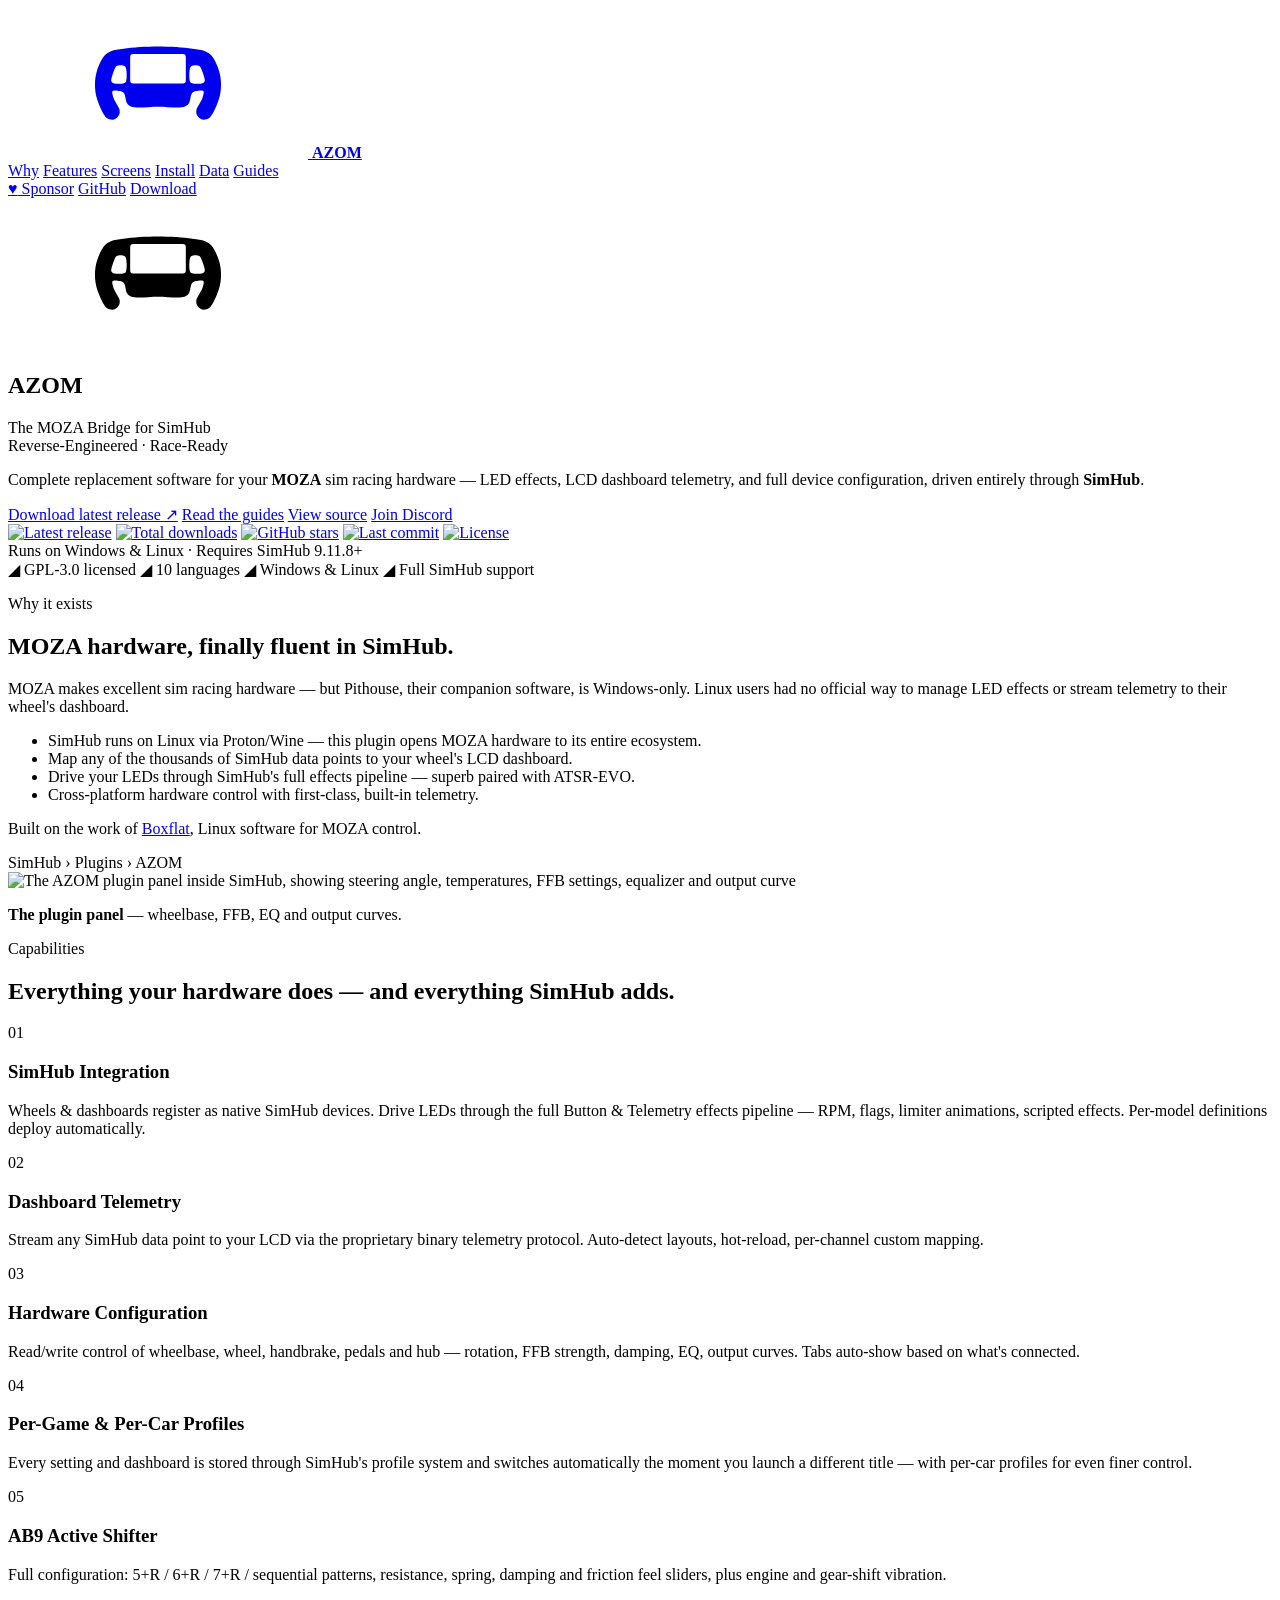
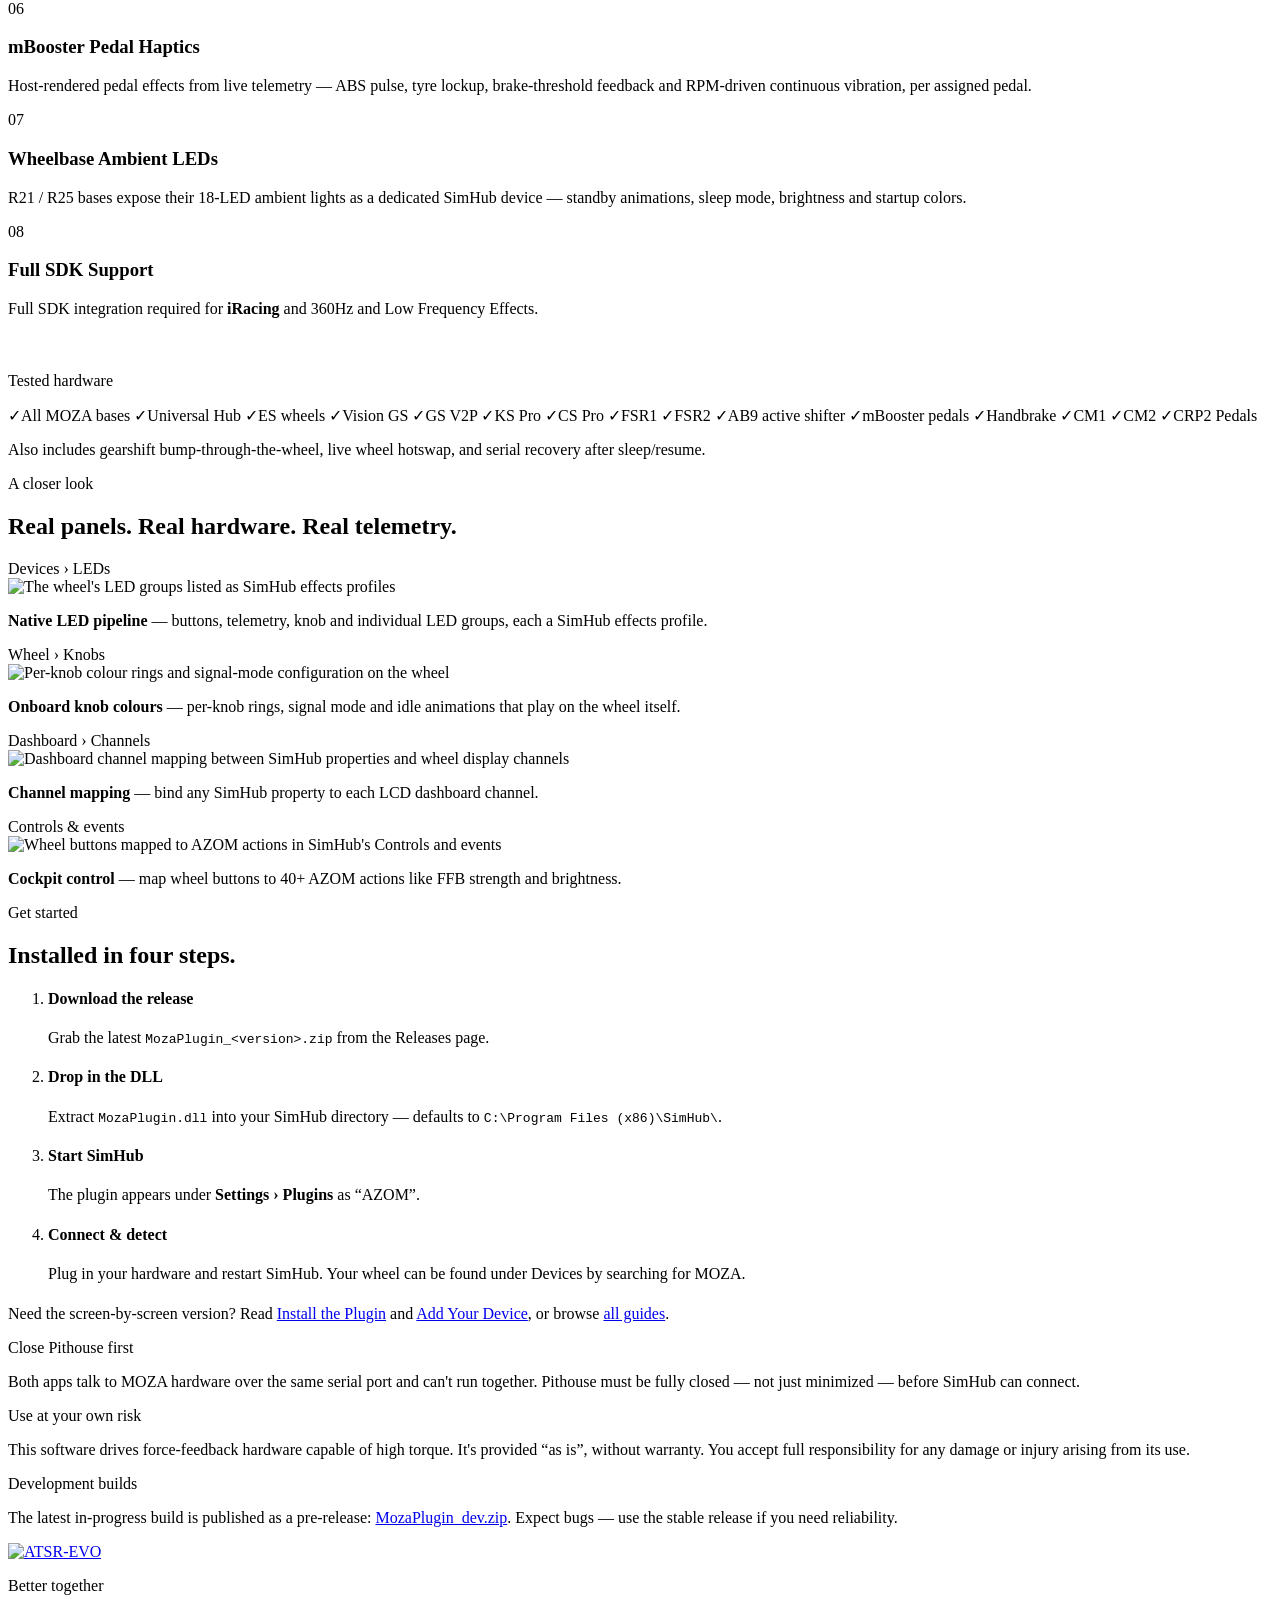
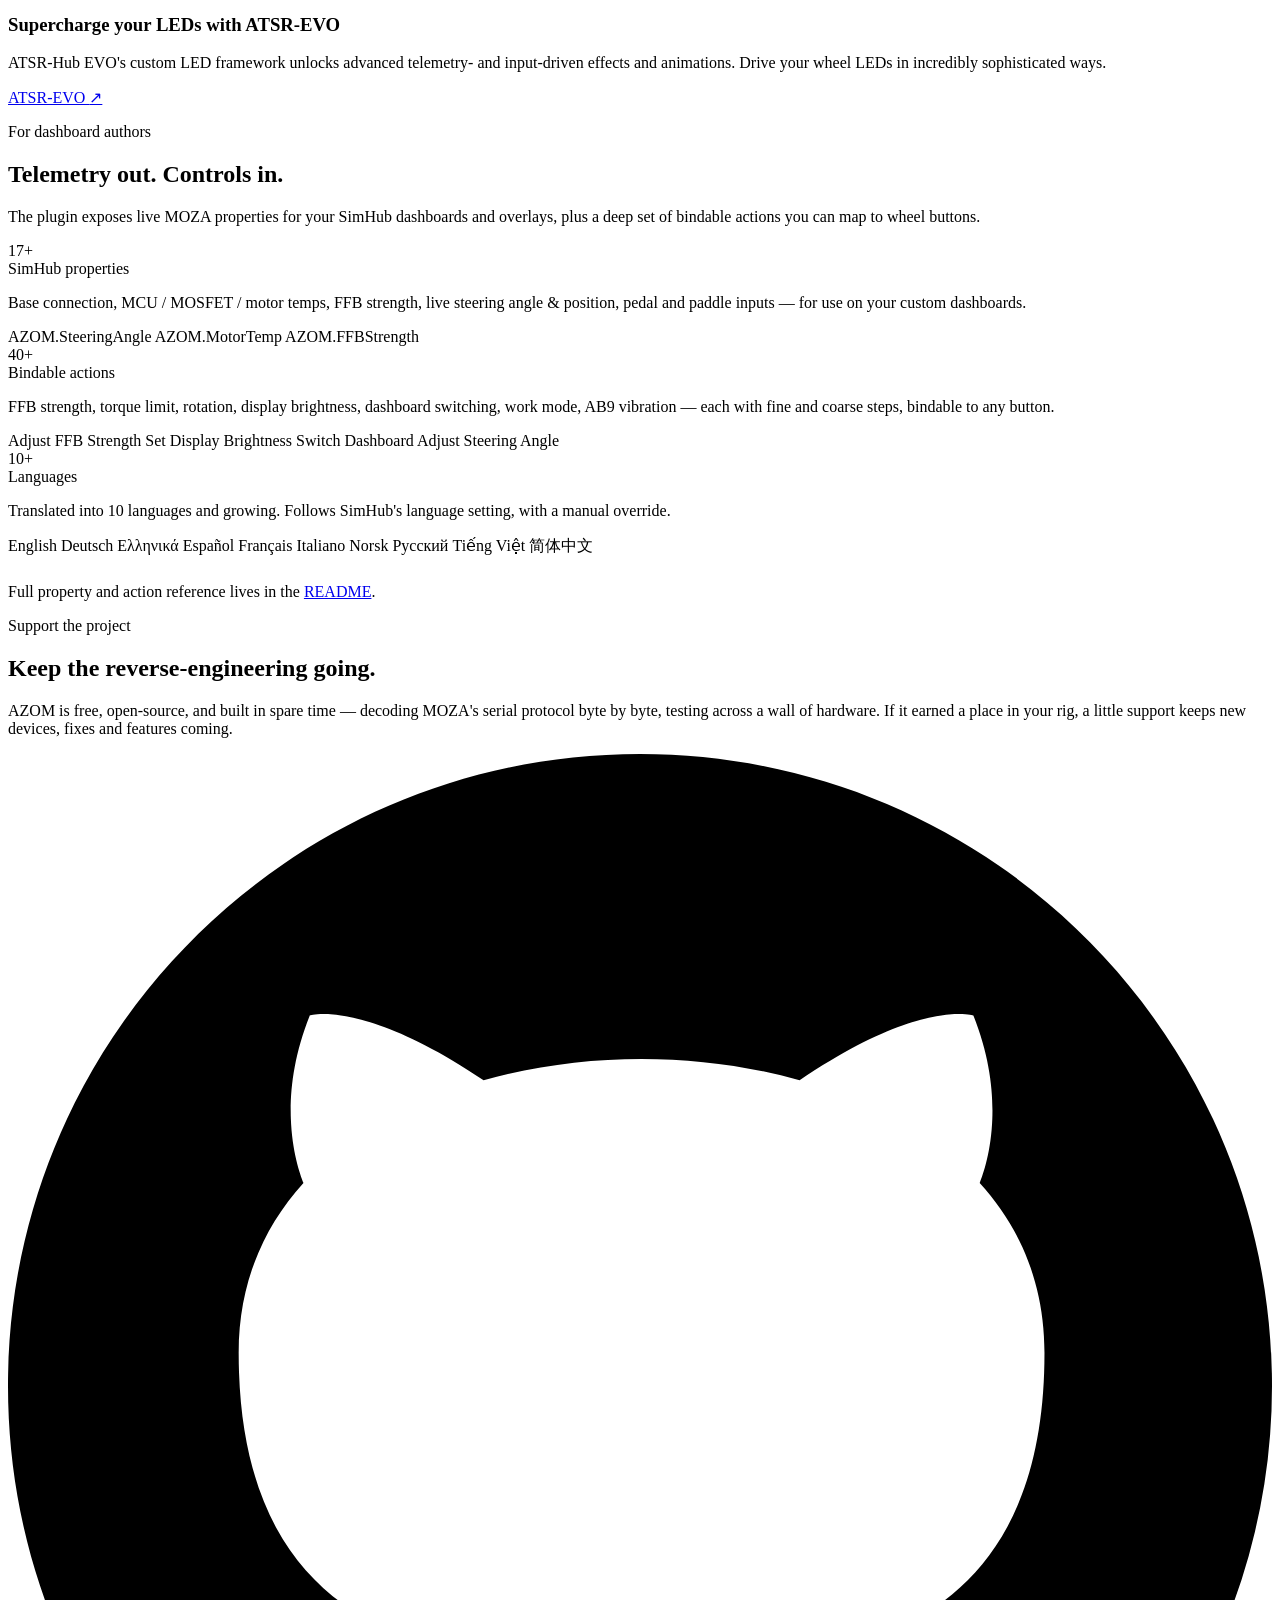
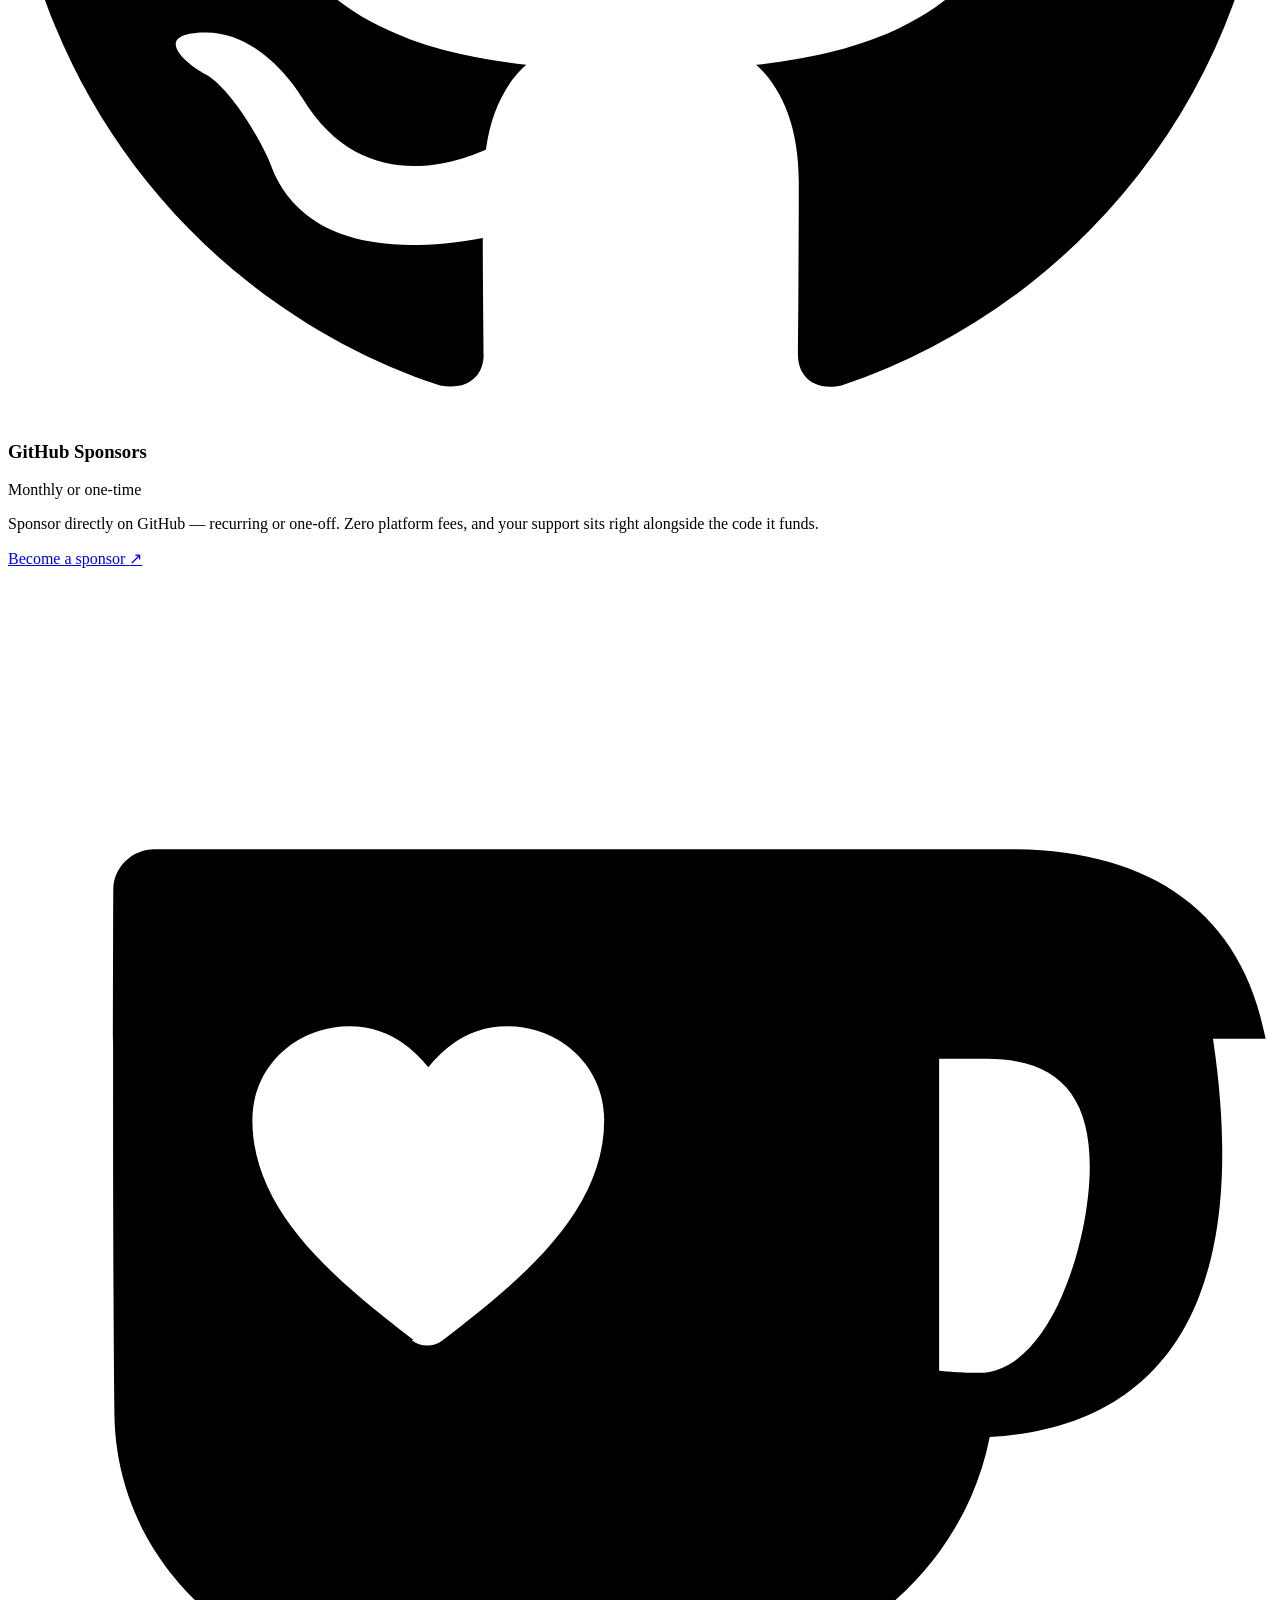
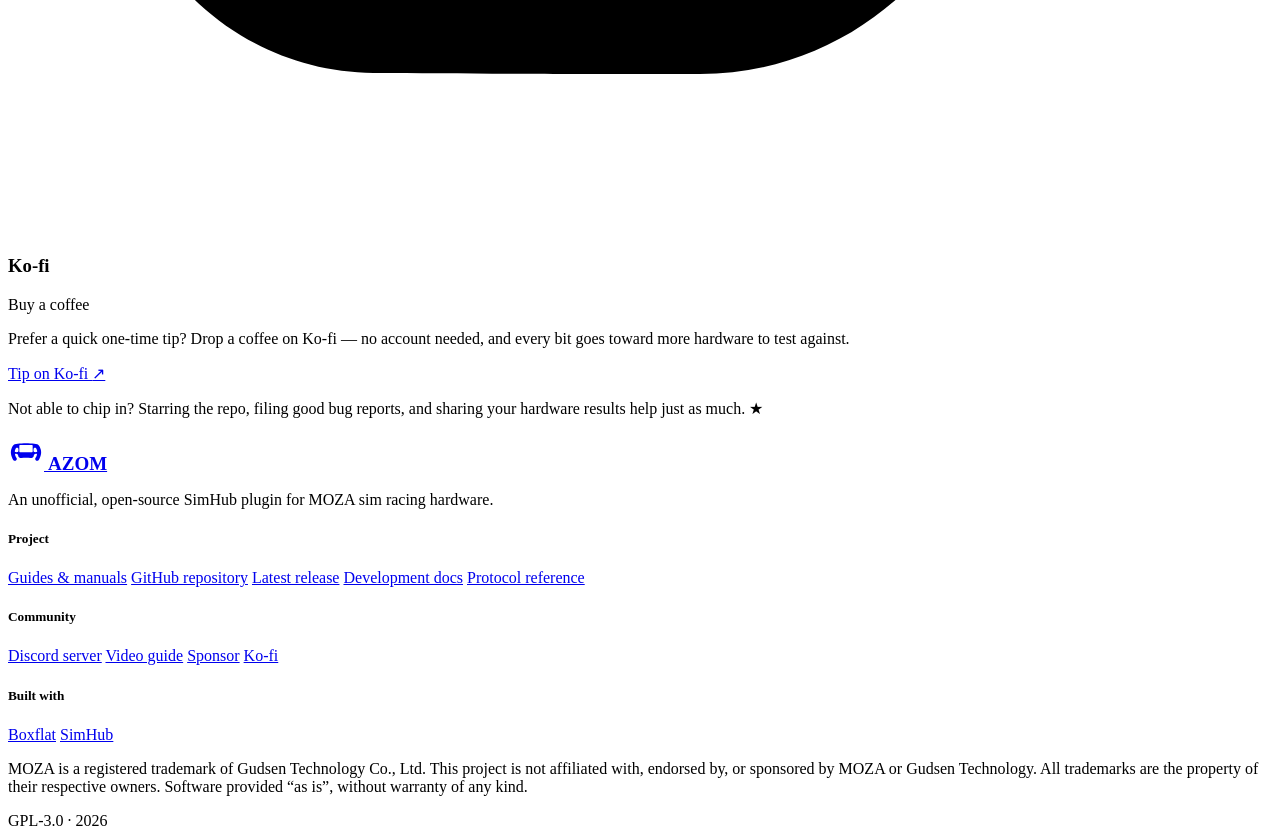
==== commit f725bb4a: "Remove watermark from site" ====
--- a/site/index.html
+++ b/site/index.html
@@ -60,7 +60,6 @@
 <section class="hero" id="top">
   <div class="grid-bg"></div>
   <div class="hero-glow"></div>
-  <svg class="hero-watermark"><use href="#azom-wheel"/></svg>
   <div class="wrap hero-in">
     <div class="lockup reveal">
       <svg class="mark"><use href="#azom-wheel"/></svg>
@@ -122,7 +121,7 @@
         <div class="bar"><i></i><i></i><i></i><span class="ttl">SimHub › Plugins › AZOM</span></div>
         <img src="docs/BasePage.png" alt="The AZOM plugin panel inside SimHub, showing steering angle, temperatures, FFB settings, equalizer and output curve" loading="lazy" />
       </div>
-      <p class="cap"><b>The plugin panel</b> — wheelbase, FFB, EQ and output curves, mirroring Pithouse.</p>
+      <p class="cap"><b>The plugin panel</b> — wheelbase, FFB, EQ and output curves.</p>
     </div>
   </div>
 </section>
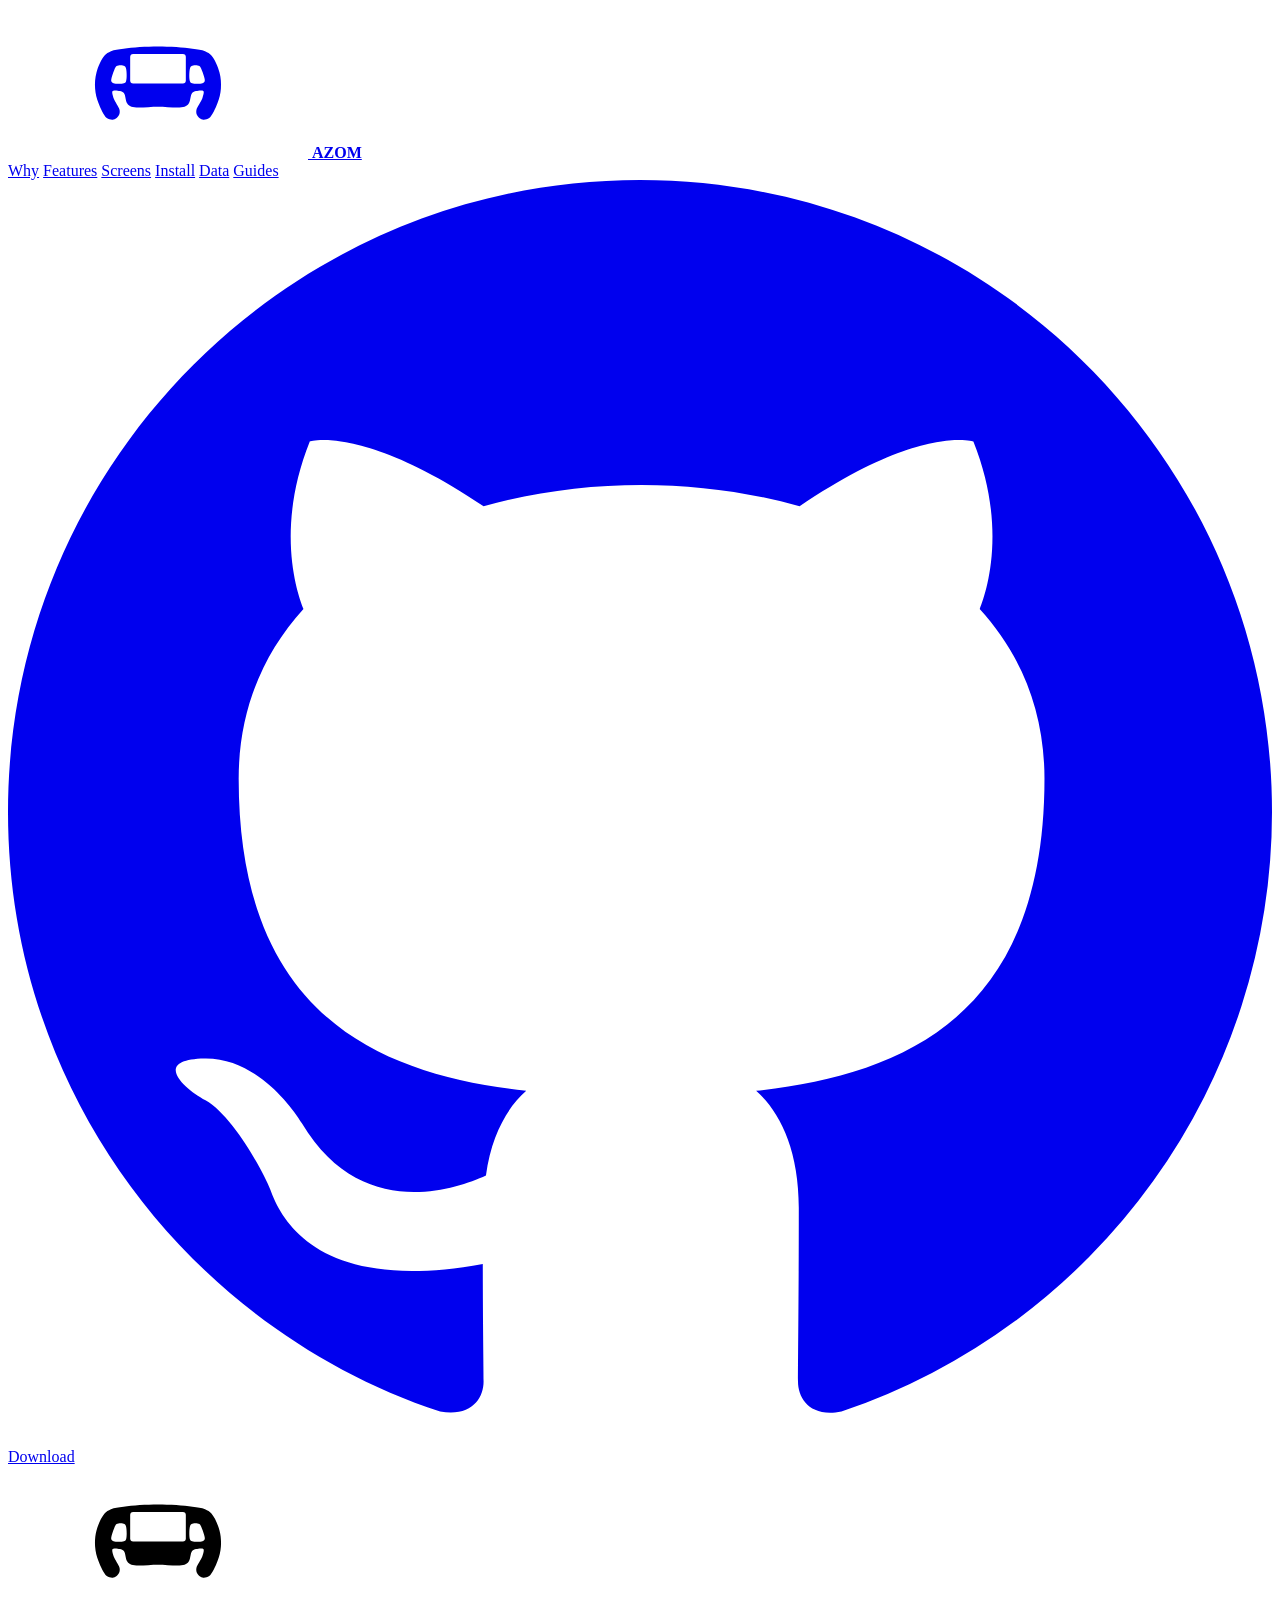
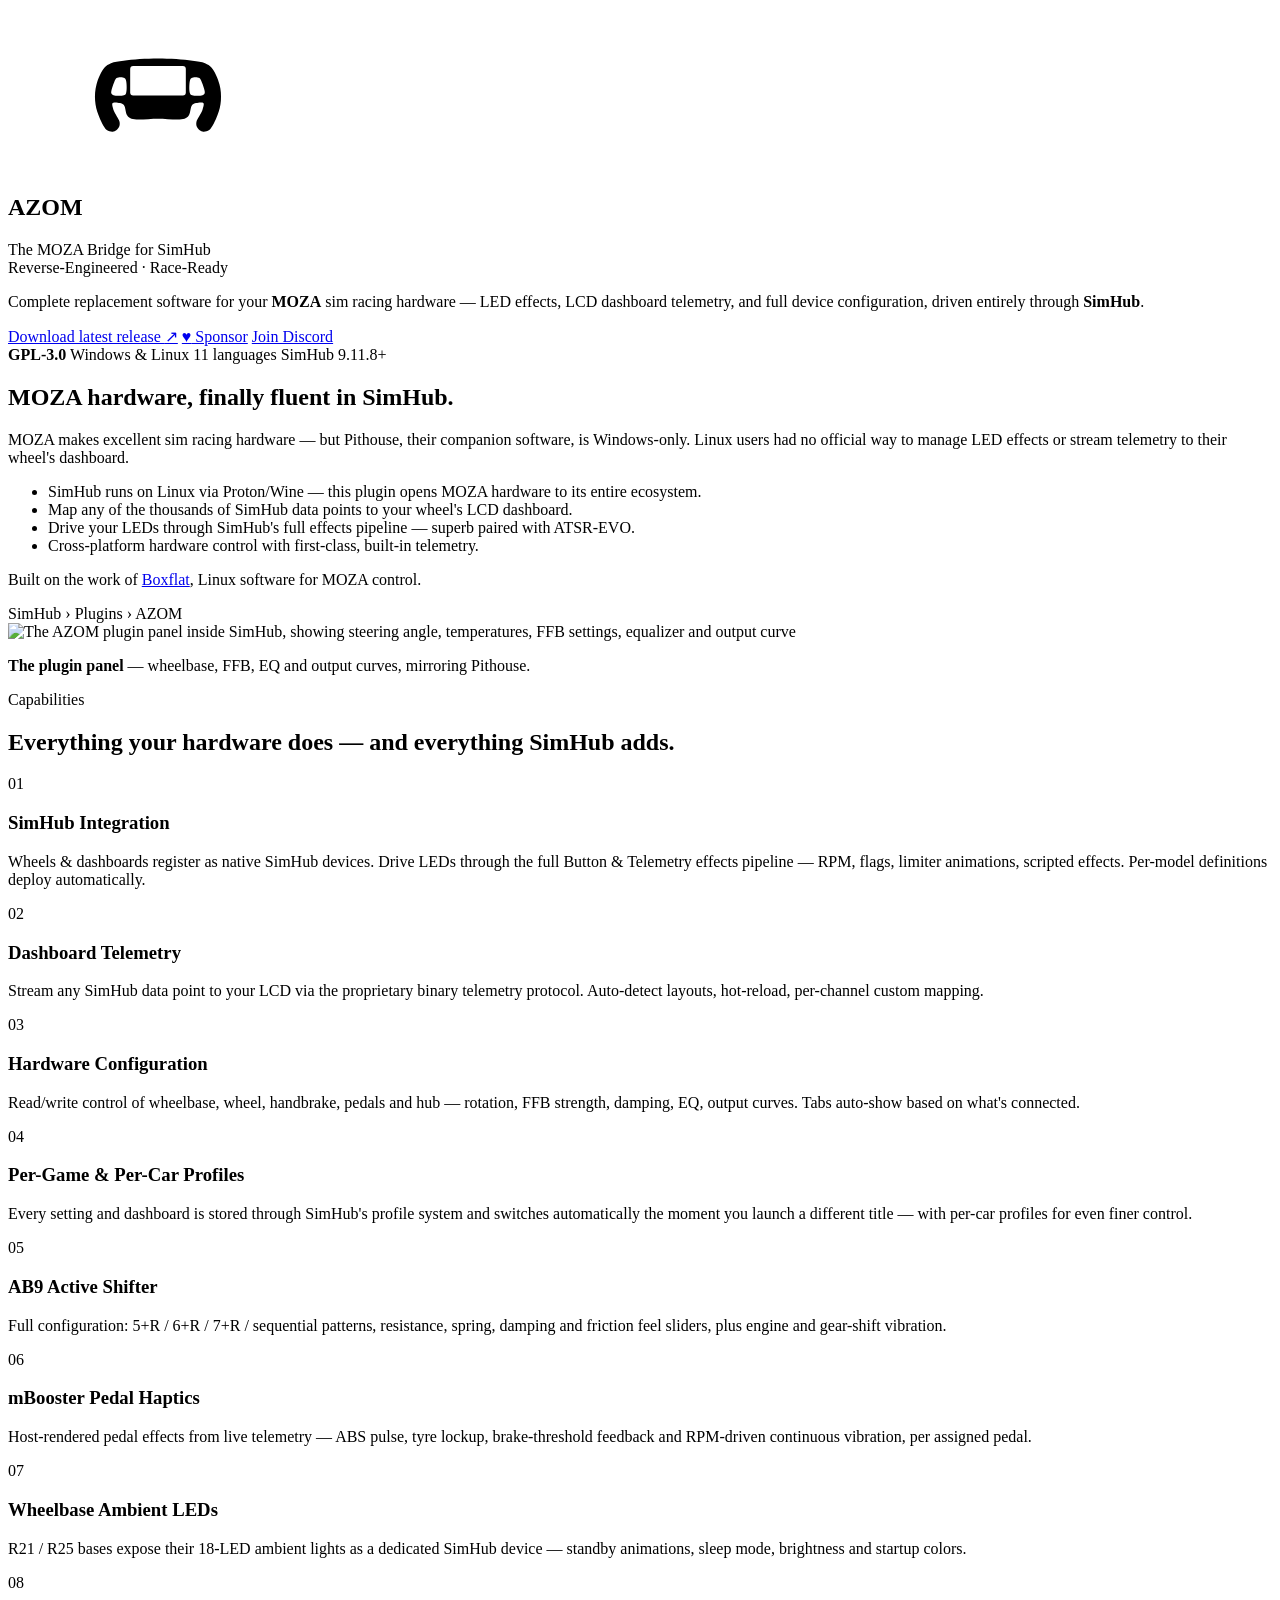
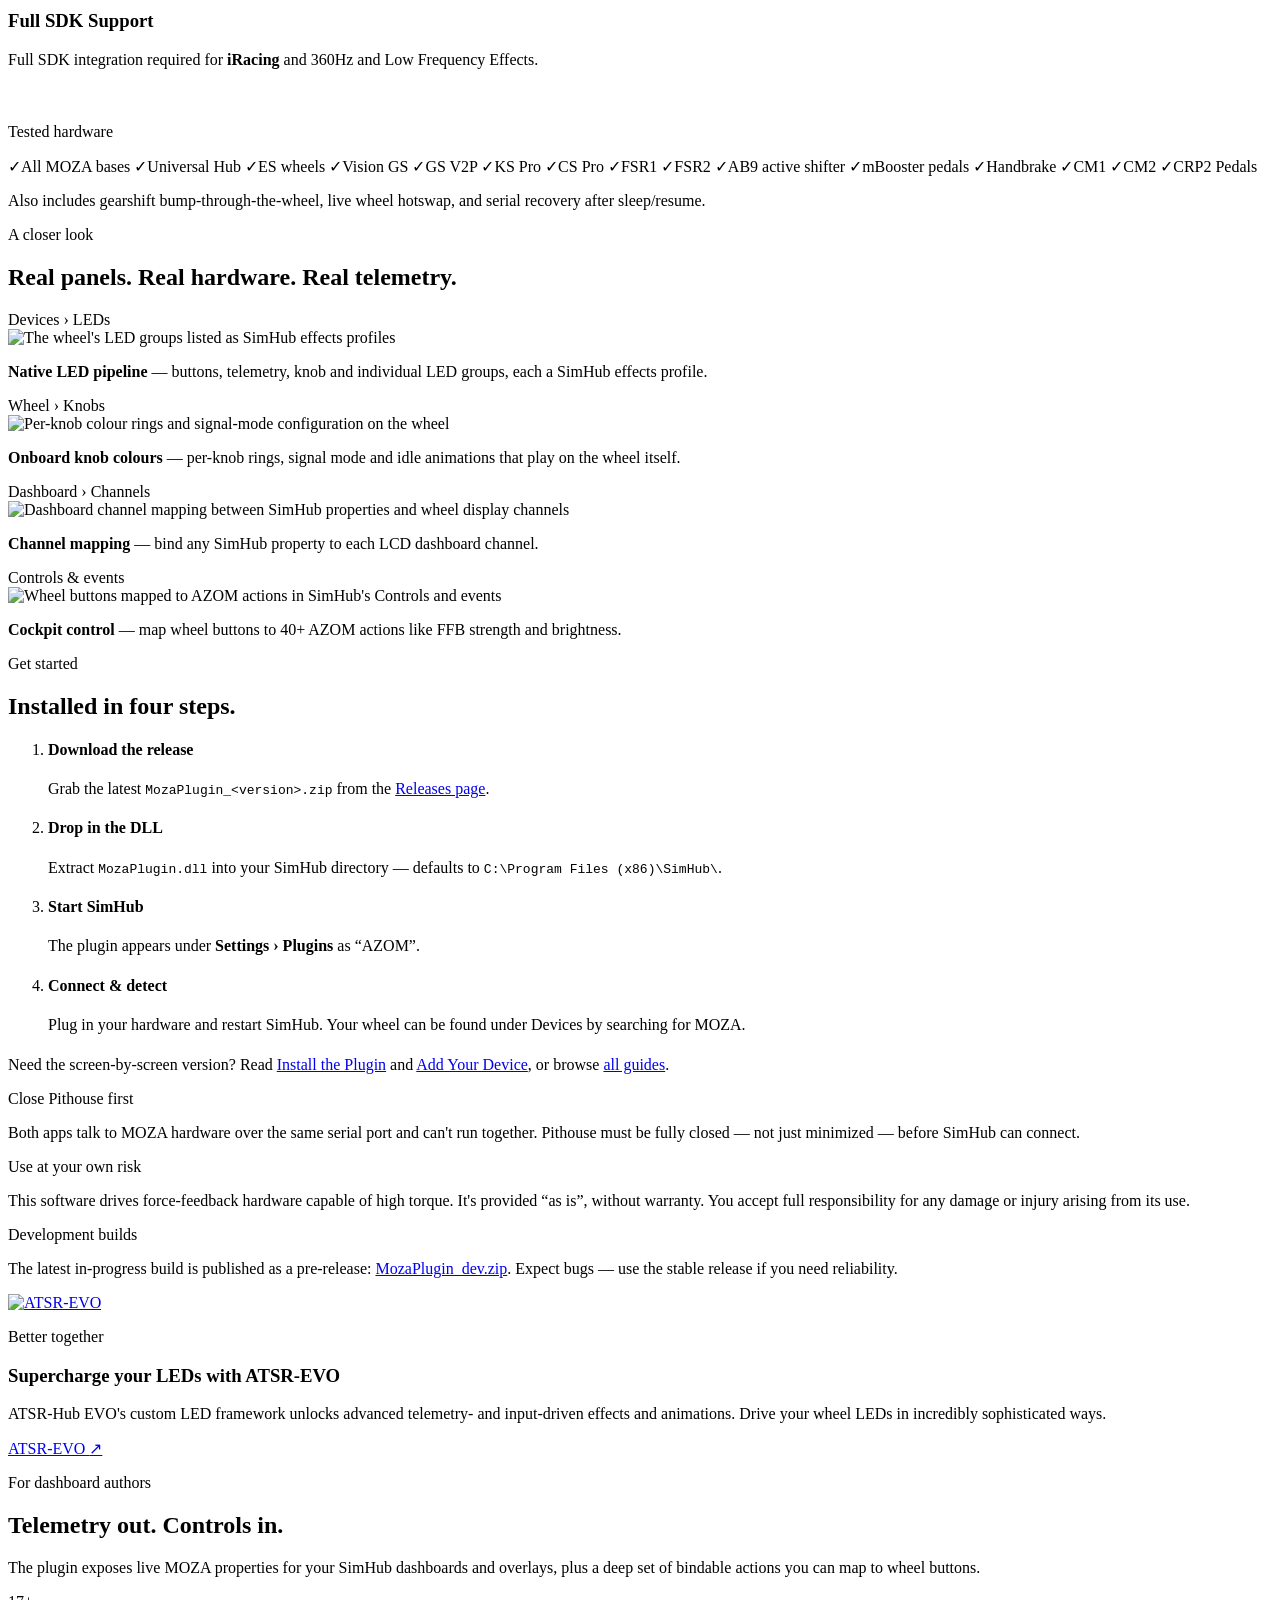
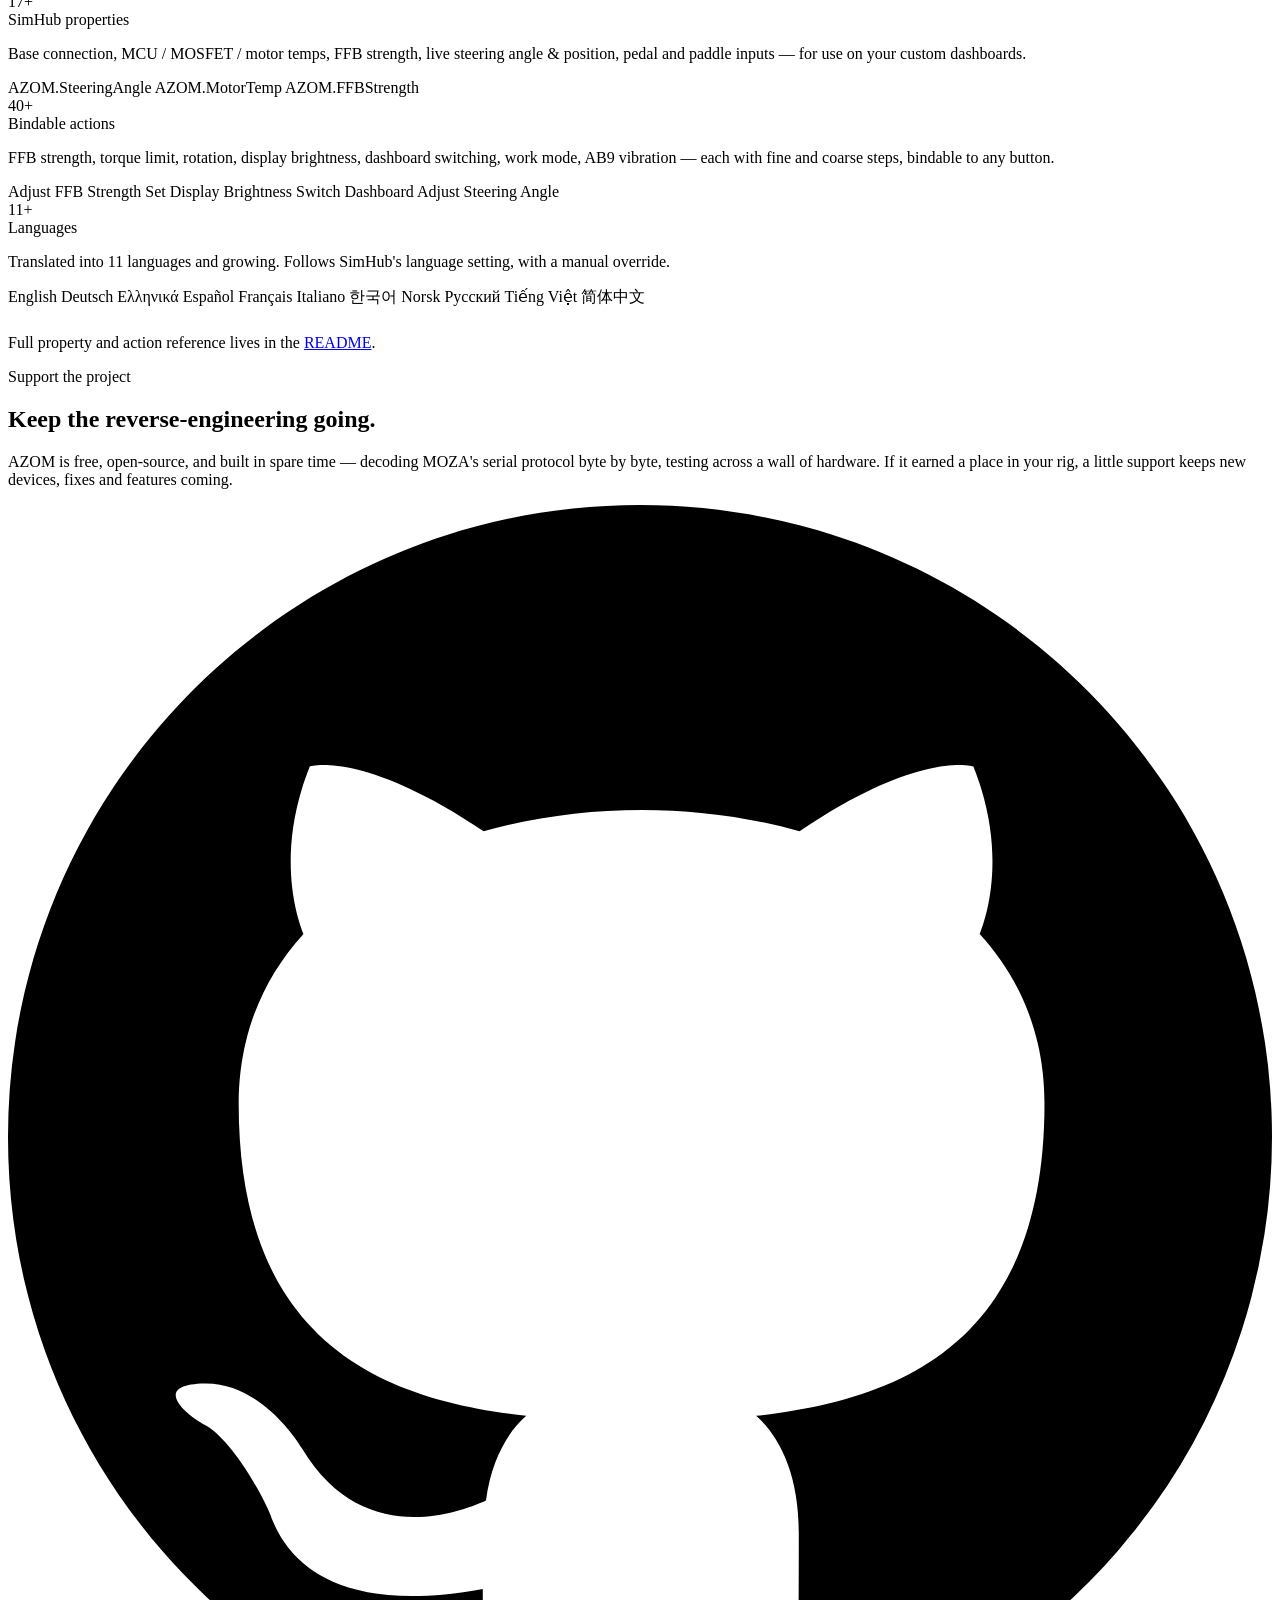
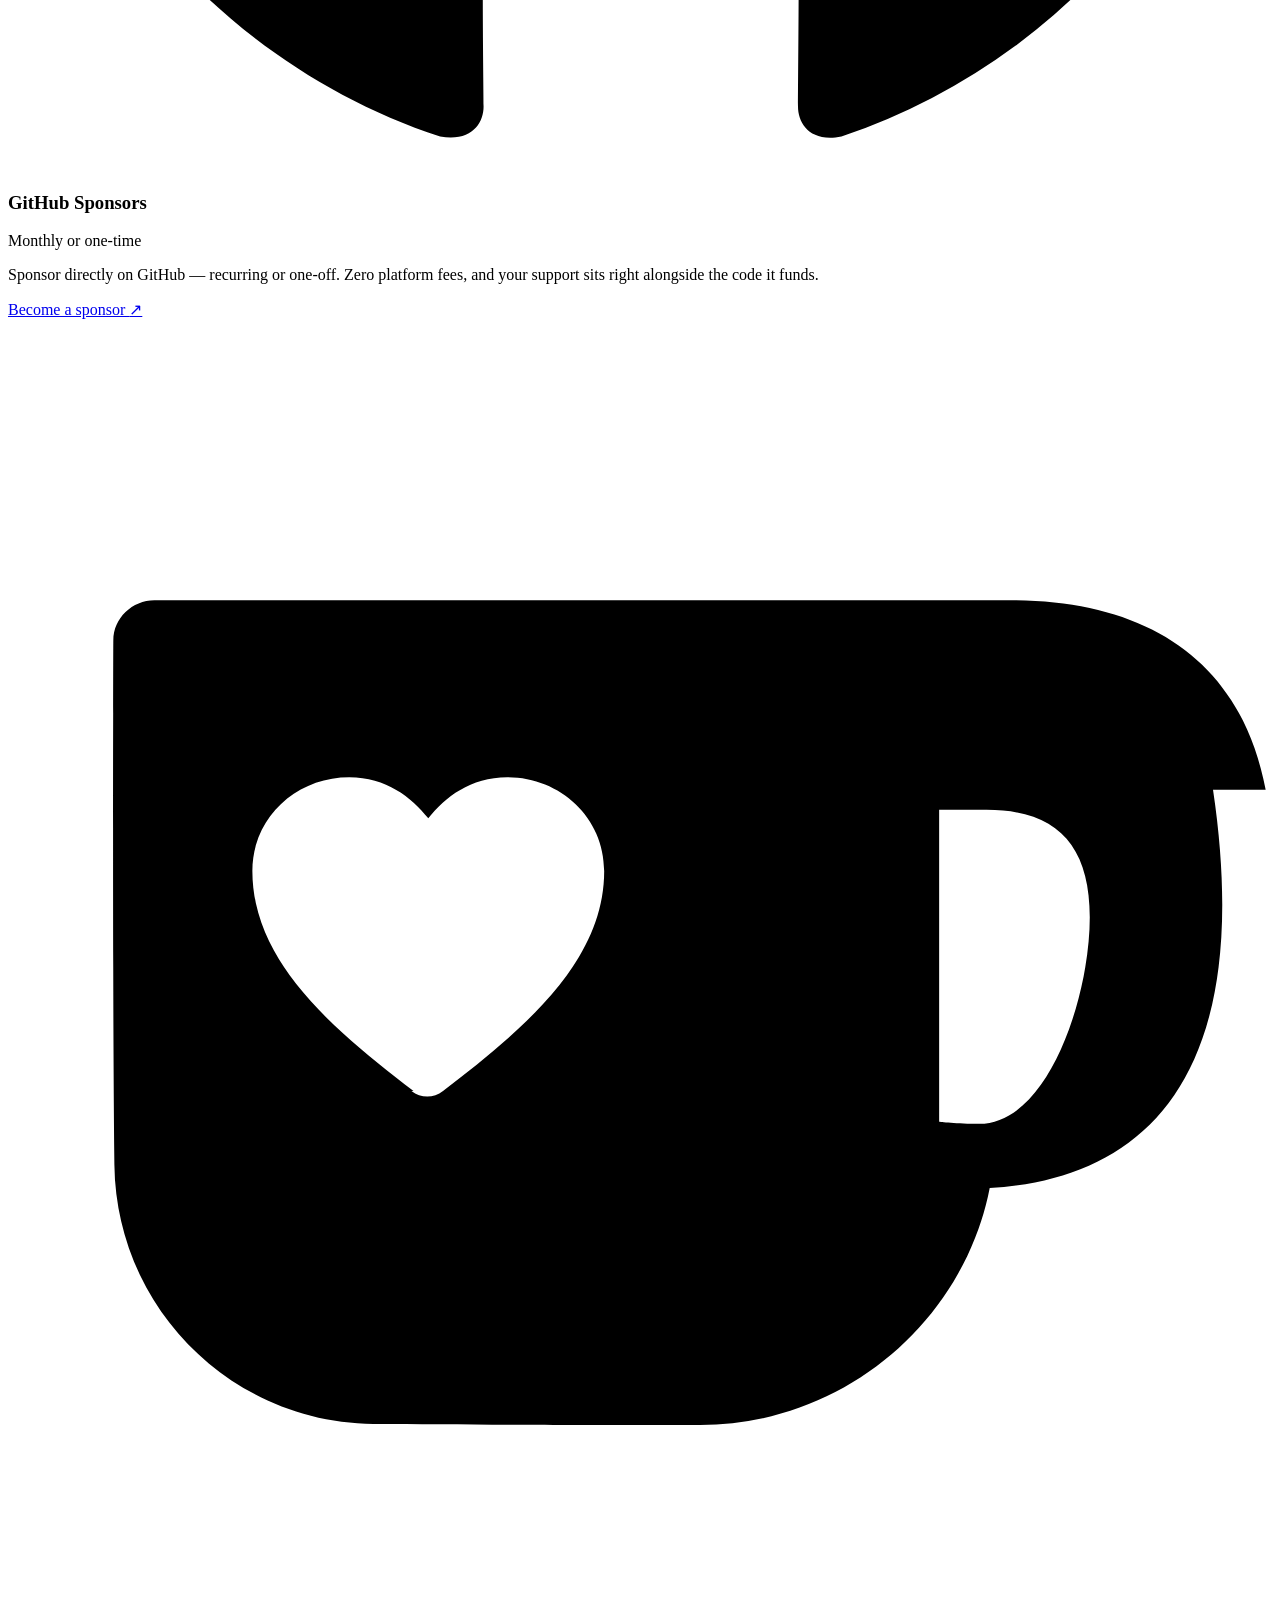
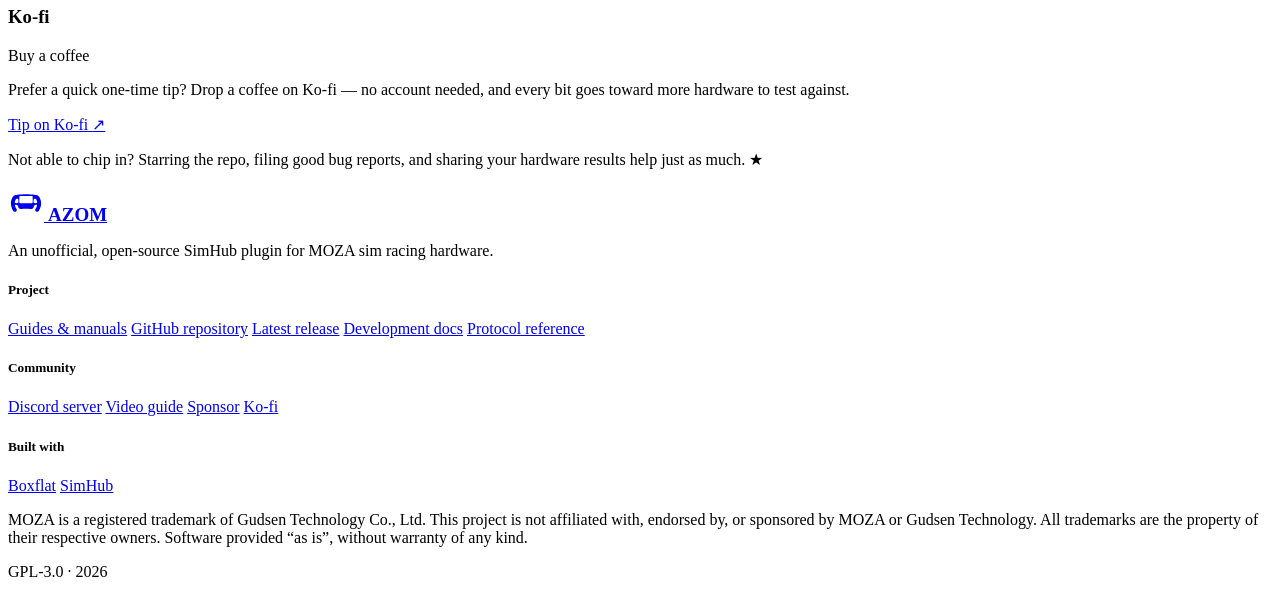
==== commit dd0c943e: "Homepage update" ====
--- a/site/index.html
+++ b/site/index.html
@@ -49,79 +49,59 @@
       <a class="lk" href="/guides/">Guides</a>
     </nav>
     <div class="nav-cta">
-      <a class="btn sm spon-btn" href="#sponsor"><span class="hrt">♥</span> Sponsor</a>
-      <a class="btn sm" href="https://github.com/giantorth/moza-simhub-plugin" target="_blank" rel="noopener">GitHub</a>
+      <a class="btn sm icon" href="https://github.com/giantorth/moza-simhub-plugin" target="_blank" rel="noopener" aria-label="GitHub repository"><svg viewBox="0 0 16 16" fill="currentColor" aria-hidden="true"><path d="M8 0C3.58 0 0 3.58 0 8c0 3.54 2.29 6.53 5.47 7.59.4.07.55-.17.55-.38 0-.19-.01-.82-.01-1.49-2.01.37-2.53-.49-2.69-.94-.09-.23-.48-.94-.82-1.13-.28-.15-.68-.52-.01-.53.63-.01 1.08.58 1.23.82.72 1.21 1.87.87 2.33.66.07-.52.28-.87.51-1.07-1.78-.2-3.64-.89-3.64-3.95 0-.87.31-1.59.82-2.15-.08-.2-.36-1.02.08-2.12 0 0 .67-.21 2.2.82.64-.18 1.32-.27 2-.27.68 0 1.36.09 2 .27 1.53-1.04 2.2-.82 2.2-.82.44 1.1.16 1.92.08 2.12.51.56.82 1.27.82 2.15 0 3.07-1.87 3.75-3.65 3.95.29.25.54.73.54 1.48 0 1.07-.01 1.93-.01 2.2 0 .21.15.46.55.38A8.01 8.01 0 0 0 16 8c0-4.42-3.58-8-8-8z"/></svg></a>
       <a class="btn sm primary" href="https://github.com/giantorth/moza-simhub-plugin/releases/latest" target="_blank" rel="noopener">Download</a>
     </div>
   </div>
 </header>
 
-<!-- ===== hero ===== -->
+<!-- ===== hero + why (merged) ===== -->
 <section class="hero" id="top">
   <div class="grid-bg"></div>
   <div class="hero-glow"></div>
-  <div class="wrap hero-in">
-    <div class="lockup reveal">
-      <svg class="mark"><use href="#azom-wheel"/></svg>
-      <h1>AZOM</h1>
-    </div>
-    <div class="tagrule reveal"><span class="ln"></span><span>The MOZA Bridge for SimHub</span><span class="ln"></span></div>
-    <div class="sub2 reveal">Reverse-Engineered · Race-Ready</div>
-
-    <p class="pitch reveal">Complete replacement software for your <b>MOZA</b> sim racing hardware — LED effects, LCD dashboard telemetry, and full device configuration, driven entirely through <b>SimHub</b>.</p>
-
-    <div class="ctas reveal">
-      <a class="btn primary" href="https://github.com/giantorth/moza-simhub-plugin/releases/latest" target="_blank" rel="noopener">Download latest release <span class="arw">↗</span></a>
-      <a class="btn" href="/guides/">Read the guides</a>
-      <a class="btn" href="https://github.com/giantorth/moza-simhub-plugin" target="_blank" rel="noopener">View source</a>
-      <a class="btn" href="https://discord.gg/J4enw43e62" target="_blank" rel="noopener">Join Discord</a>
-    </div>
-
-    <div class="badges reveal">
-      <a href="https://github.com/giantorth/moza-simhub-plugin/releases/latest" target="_blank" rel="noopener"><img src="https://img.shields.io/github/v/release/giantorth/moza-simhub-plugin?style=flat-square&labelColor=0e1116&color=00e5ff&label=release" alt="Latest release" loading="lazy" /></a>
-      <a href="https://github.com/giantorth/moza-simhub-plugin/releases" target="_blank" rel="noopener"><img src="https://img.shields.io/github/downloads/giantorth/moza-simhub-plugin/total?style=flat-square&labelColor=0e1116&color=eef1f6&label=downloads" alt="Total downloads" loading="lazy" /></a>
-      <a href="https://github.com/giantorth/moza-simhub-plugin/stargazers" target="_blank" rel="noopener"><img src="https://img.shields.io/github/stars/giantorth/moza-simhub-plugin?style=flat-square&labelColor=0e1116&color=eef1f6&label=stars" alt="GitHub stars" loading="lazy" /></a>
-      <a href="https://github.com/giantorth/moza-simhub-plugin/commits/main" target="_blank" rel="noopener"><img src="https://img.shields.io/github/last-commit/giantorth/moza-simhub-plugin?style=flat-square&labelColor=0e1116&color=eef1f6&label=last%20commit" alt="Last commit" loading="lazy" /></a>
-      <a href="https://github.com/giantorth/moza-simhub-plugin/blob/main/LICENSE" target="_blank" rel="noopener"><img src="https://img.shields.io/github/license/giantorth/moza-simhub-plugin?style=flat-square&labelColor=0e1116&color=eef1f6" alt="License" loading="lazy" /></a>
-    </div>
-
-    <div class="rpm reveal">
-      <div class="rpmbar rpmbar-static" aria-hidden="true">
-        <i class="g on"></i><i class="g on"></i><i class="g on"></i><i class="g on"></i><i class="a on"></i><i class="a on"></i><i class="a on"></i><i class="a on"></i><i class="r on"></i><i class="r on"></i><i class="r on"></i><i class="r"></i>
-      </div>
-      <div class="cap">Runs on Windows &amp; Linux · Requires SimHub 9.11.8+</div>
-    </div>
-
-    <div class="pills reveal">
-      <span class="pill"><span class="k">◢</span> GPL-3.0 licensed</span>
-      <span class="pill"><span class="k">◢</span> 10 languages</span>
-      <span class="pill"><span class="k">◢</span> Windows &amp; Linux</span>
-      <span class="pill"><span class="k">◢</span> Full SimHub support</span>
-    </div>
-  </div>
-</section>
-
-<!-- ===== why ===== -->
-<section class="band alt" id="why">
-  <div class="wrap why-grid">
-    <div class="reveal">
-      <p class="eyebrow">Why it exists</p>
-      <h2 class="h2">MOZA hardware, finally fluent in SimHub.</h2>
-      <p class="lede" style="margin-top:18px">MOZA makes excellent sim racing hardware — but Pithouse, their companion software, is Windows-only. Linux users had no official way to manage LED effects or stream telemetry to their wheel's dashboard.</p>
-      <ul class="why-points">
-        <li>SimHub runs on Linux via Proton/Wine — this plugin opens MOZA hardware to its entire ecosystem.</li>
-        <li>Map any of the thousands of SimHub data points to your wheel's LCD dashboard.</li>
-        <li>Drive your LEDs through SimHub's full effects pipeline — superb paired with ATSR-EVO.</li>
-        <li>Cross-platform hardware control with first-class, built-in telemetry.</li>
-      </ul>
-      <p class="credit">Built on the work of <a href="https://github.com/Lawstorant/boxflat" target="_blank" rel="noopener">Boxflat</a>, Linux software for MOZA control.</p>
-    </div>
-    <div class="reveal">
-      <div class="shot">
-        <div class="bar"><i></i><i></i><i></i><span class="ttl">SimHub › Plugins › AZOM</span></div>
-        <img src="docs/BasePage.png" alt="The AZOM plugin panel inside SimHub, showing steering angle, temperatures, FFB settings, equalizer and output curve" loading="lazy" />
-      </div>
-      <p class="cap"><b>The plugin panel</b> — wheelbase, FFB, EQ and output curves.</p>
+  <svg class="hero-watermark"><use href="#azom-wheel"/></svg>
+  <div class="wrap">
+    <div class="splitA merged">
+      <div class="colL">
+        <div class="lockup left reveal">
+          <svg class="mark"><use href="#azom-wheel"/></svg>
+          <h1>AZOM</h1>
+        </div>
+        <div class="tagrule left reveal"><span>The MOZA Bridge for SimHub</span><span class="ln"></span></div>
+        <div class="sub2 left reveal">Reverse-Engineered · Race-Ready</div>
+        <p class="pitch left reveal">Complete replacement software for your <b>MOZA</b> sim racing hardware — LED effects, LCD dashboard telemetry, and full device configuration, driven entirely through <b>SimHub</b>.</p>
+        <div class="ctas left reveal">
+          <a class="btn primary" href="https://github.com/giantorth/moza-simhub-plugin/releases/latest" target="_blank" rel="noopener">Download latest release <span class="arw">↗</span></a>
+          <a class="btn spon-btn" href="#sponsor"><span class="hrt">♥</span> Sponsor</a>
+          <a class="btn" href="https://discord.gg/J4enw43e62" target="_blank" rel="noopener">Join Discord</a>
+        </div>
+        <div class="metrics reveal">
+          <span class="metric"><b>GPL-3.0</b></span>
+          <span class="metric">Windows &amp; Linux</span>
+          <span class="metric">11 languages</span>
+          <span class="metric">SimHub 9.11.8+</span>
+        </div>
+        <div class="why-merge reveal" id="why">
+          <h2 class="h2">MOZA hardware, finally fluent in SimHub.</h2>
+          <p class="lede" style="margin-top:18px">MOZA makes excellent sim racing hardware — but Pithouse, their companion software, is Windows-only. Linux users had no official way to manage LED effects or stream telemetry to their wheel's dashboard.</p>
+          <ul class="why-points">
+            <li>SimHub runs on Linux via Proton/Wine — this plugin opens MOZA hardware to its entire ecosystem.</li>
+            <li>Map any of the thousands of SimHub data points to your wheel's LCD dashboard.</li>
+            <li>Drive your LEDs through SimHub's full effects pipeline — superb paired with ATSR-EVO.</li>
+            <li>Cross-platform hardware control with first-class, built-in telemetry.</li>
+          </ul>
+          <p class="credit">Built on the work of <a href="https://github.com/Lawstorant/boxflat" target="_blank" rel="noopener">Boxflat</a>, Linux software for MOZA control.</p>
+        </div>
+      </div>
+      <div class="colR reveal">
+        <div class="shotwrap">
+          <div class="shot floatshot">
+            <div class="bar"><i></i><i></i><i></i><span class="ttl">SimHub › Plugins › AZOM</span></div>
+            <img src="docs/BasePage.png" alt="The AZOM plugin panel inside SimHub, showing steering angle, temperatures, FFB settings, equalizer and output curve" loading="lazy" />
+          </div>
+          <p class="cap"><b>The plugin panel</b> — wheelbase, FFB, EQ and output curves, mirroring Pithouse.</p>
+        </div>
+      </div>
     </div>
   </div>
 </section>
@@ -247,7 +227,7 @@
       <p class="eyebrow">Get started</p>
       <h2 class="h2">Installed in four steps.</h2>
       <ol class="steps">
-        <li><span class="num"></span><div><h4>Download the release</h4><p>Grab the latest <code class="path">MozaPlugin_&lt;version&gt;.zip</code> from the Releases page.</p></div></li>
+        <li><span class="num"></span><div><h4>Download the release</h4><p>Grab the latest <code class="path">MozaPlugin_&lt;version&gt;.zip</code> from the <a href="https://github.com/giantorth/moza-simhub-plugin/releases/latest" target="_blank" rel="noopener">Releases page</a>.</p></div></li>
         <li><span class="num"></span><div><h4>Drop in the DLL</h4><p>Extract <code class="path">MozaPlugin.dll</code> into your SimHub directory — defaults to <code class="path">C:\Program Files (x86)\SimHub\</code>.</p></div></li>
         <li><span class="num"></span><div><h4>Start SimHub</h4><p>The plugin appears under <b>Settings › Plugins</b> as “AZOM”.</p></div></li>
         <li><span class="num"></span><div><h4>Connect &amp; detect</h4><p>Plug in your hardware and restart SimHub. Your wheel can be found under Devices by searching for MOZA.</p></div></li>
@@ -317,9 +297,9 @@
         </div>
       </div>
       <div class="stat reveal">
-        <div class="big">10<span class="u">+</span></div>
+        <div class="big">11<span class="u">+</span></div>
         <div class="lab">Languages</div>
-        <p>Translated into 10 languages and growing. Follows SimHub's language setting, with a manual override.</p>
+        <p>Translated into 11 languages and growing. Follows SimHub's language setting, with a manual override.</p>
         <div class="codechips">
           <span>English</span>
           <span>Deutsch</span>
@@ -327,6 +307,7 @@
           <span>Español</span>
           <span>Français</span>
           <span>Italiano</span>
+          <span>한국어</span>
           <span>Norsk</span>
           <span>Русский</span>
           <span>Tiếng Việt</span>
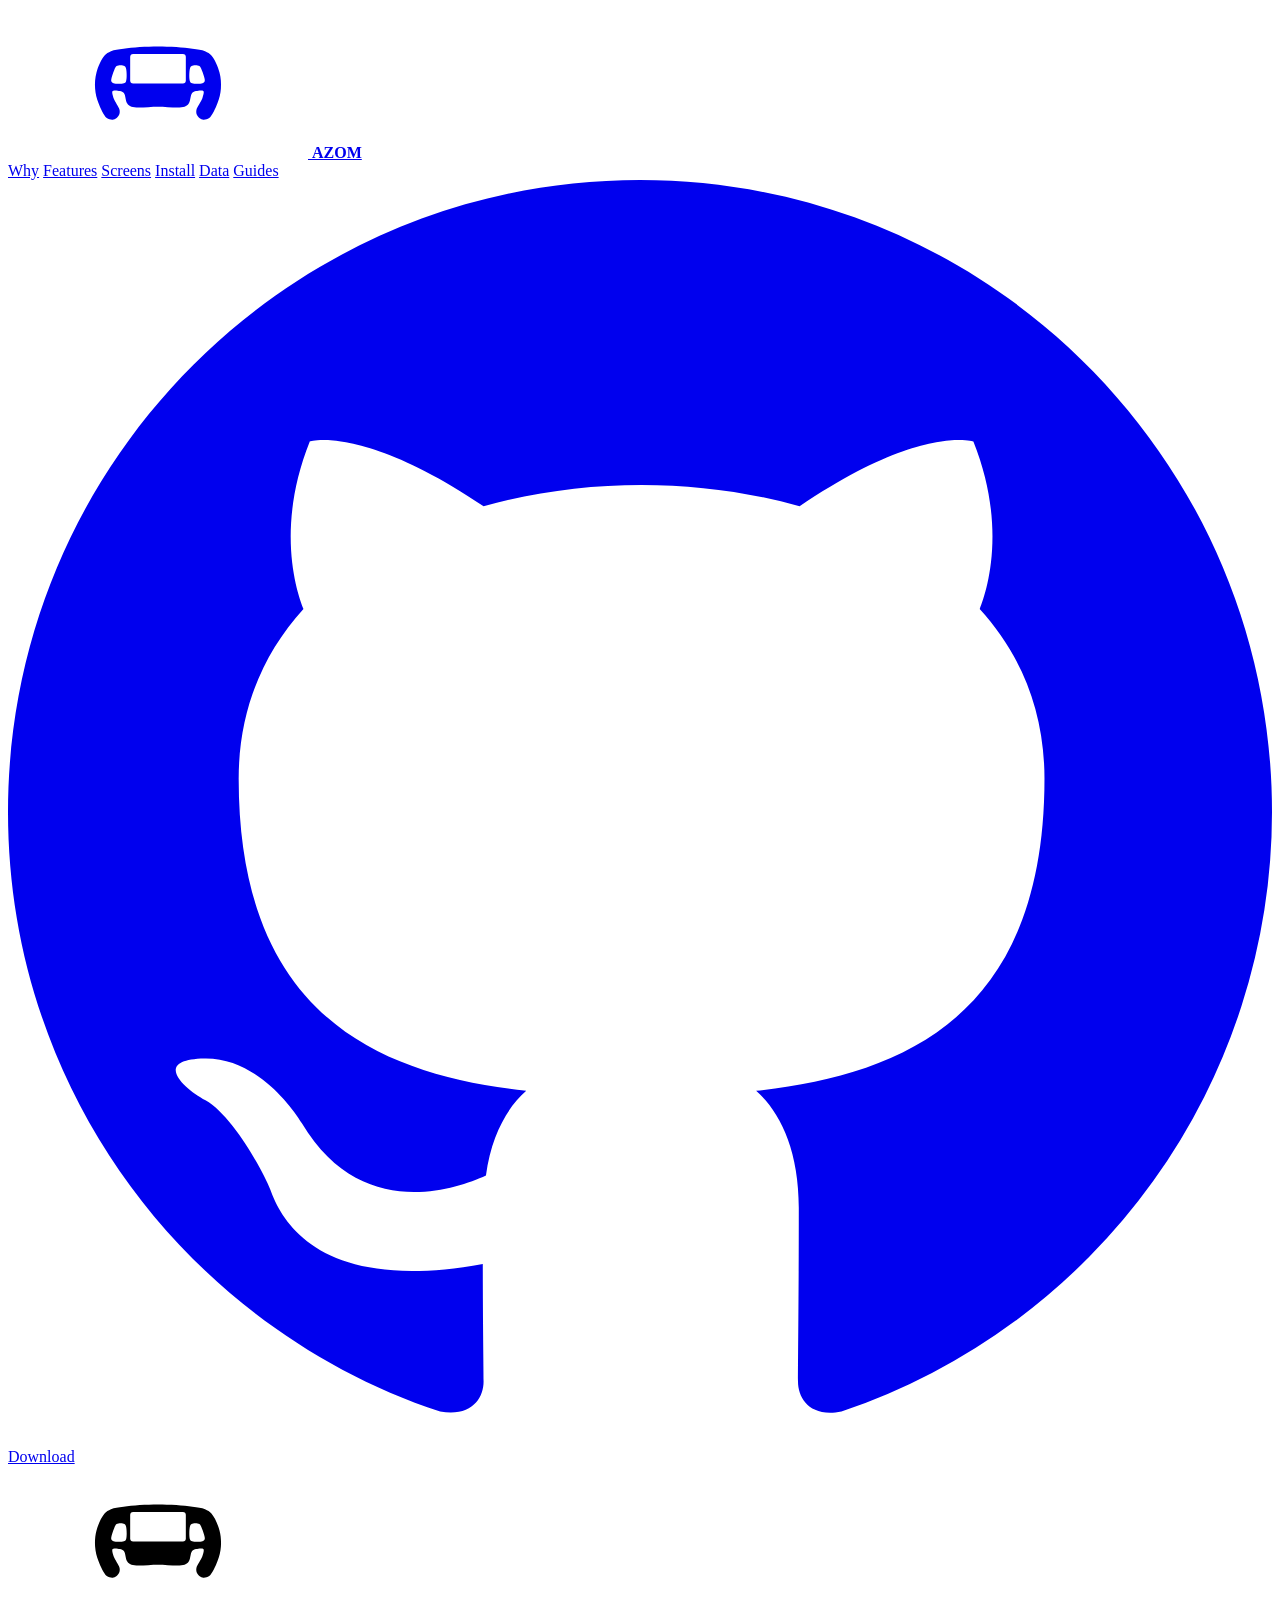
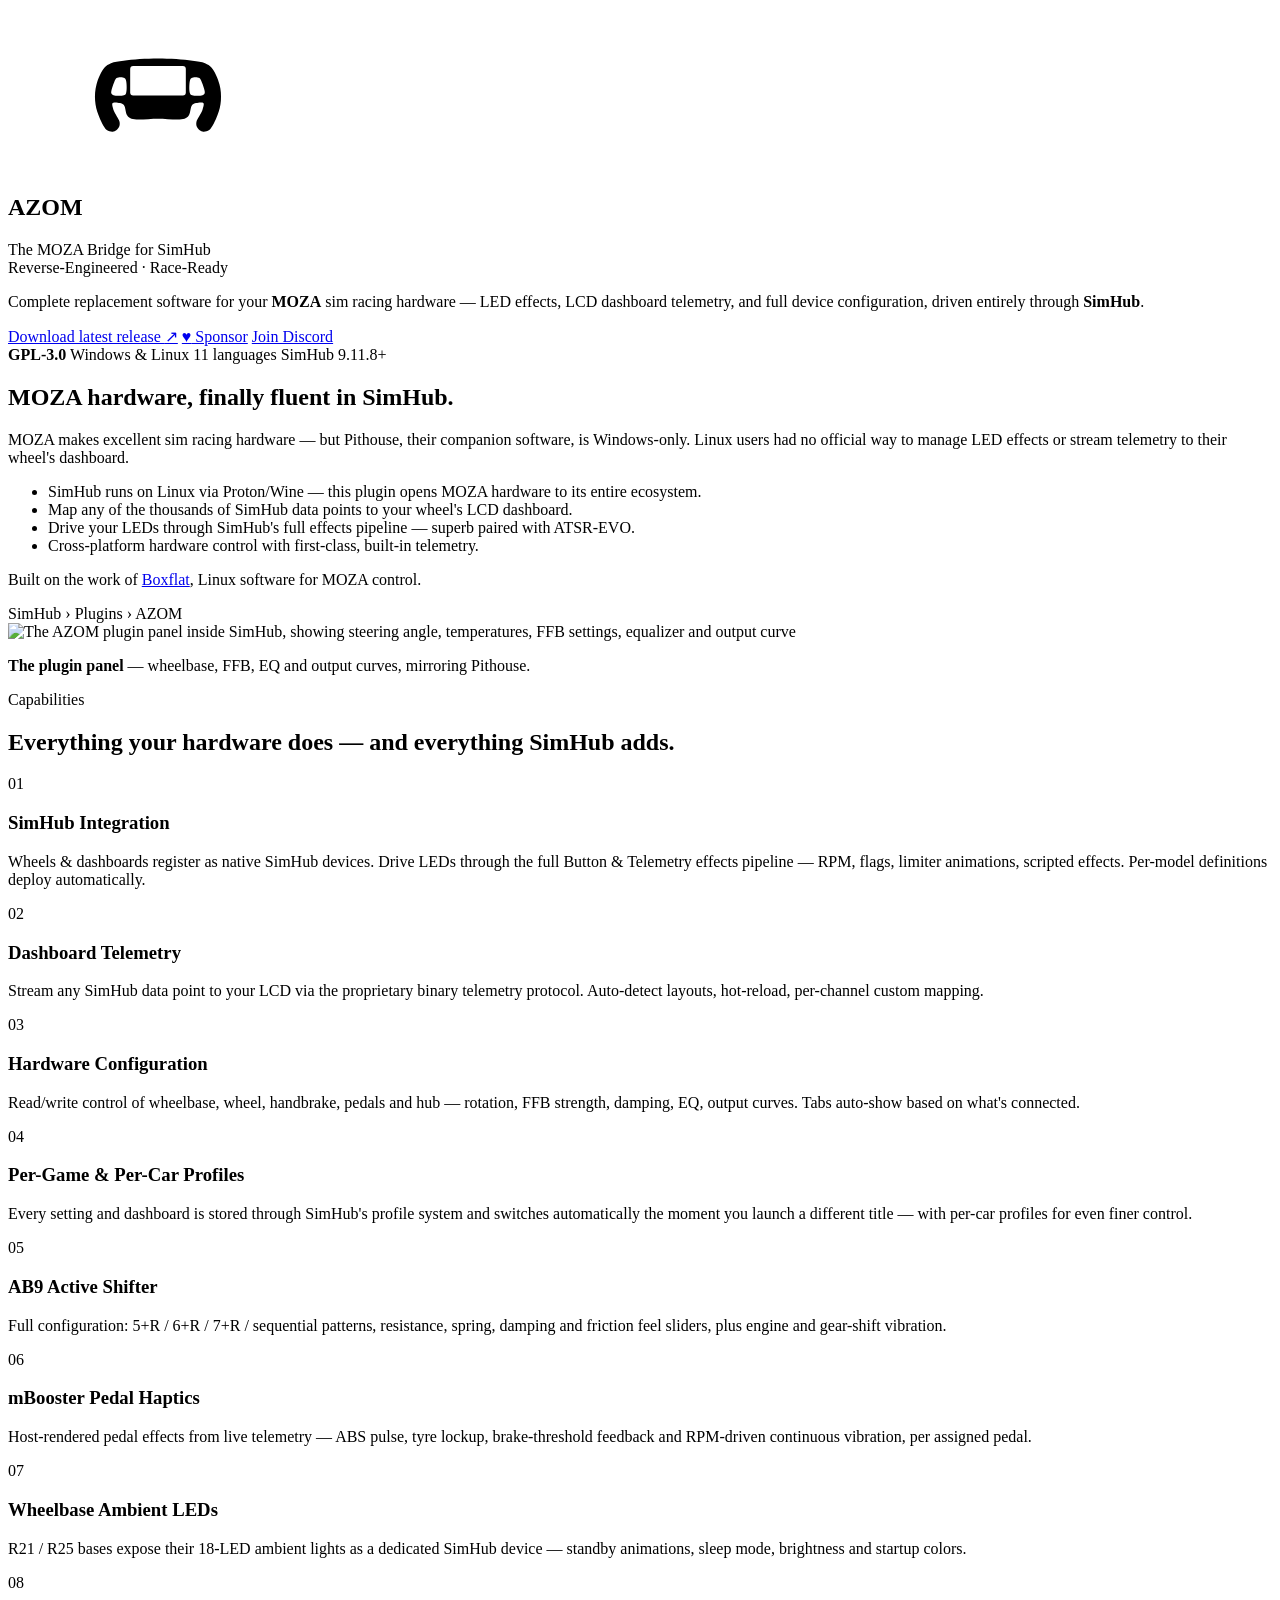
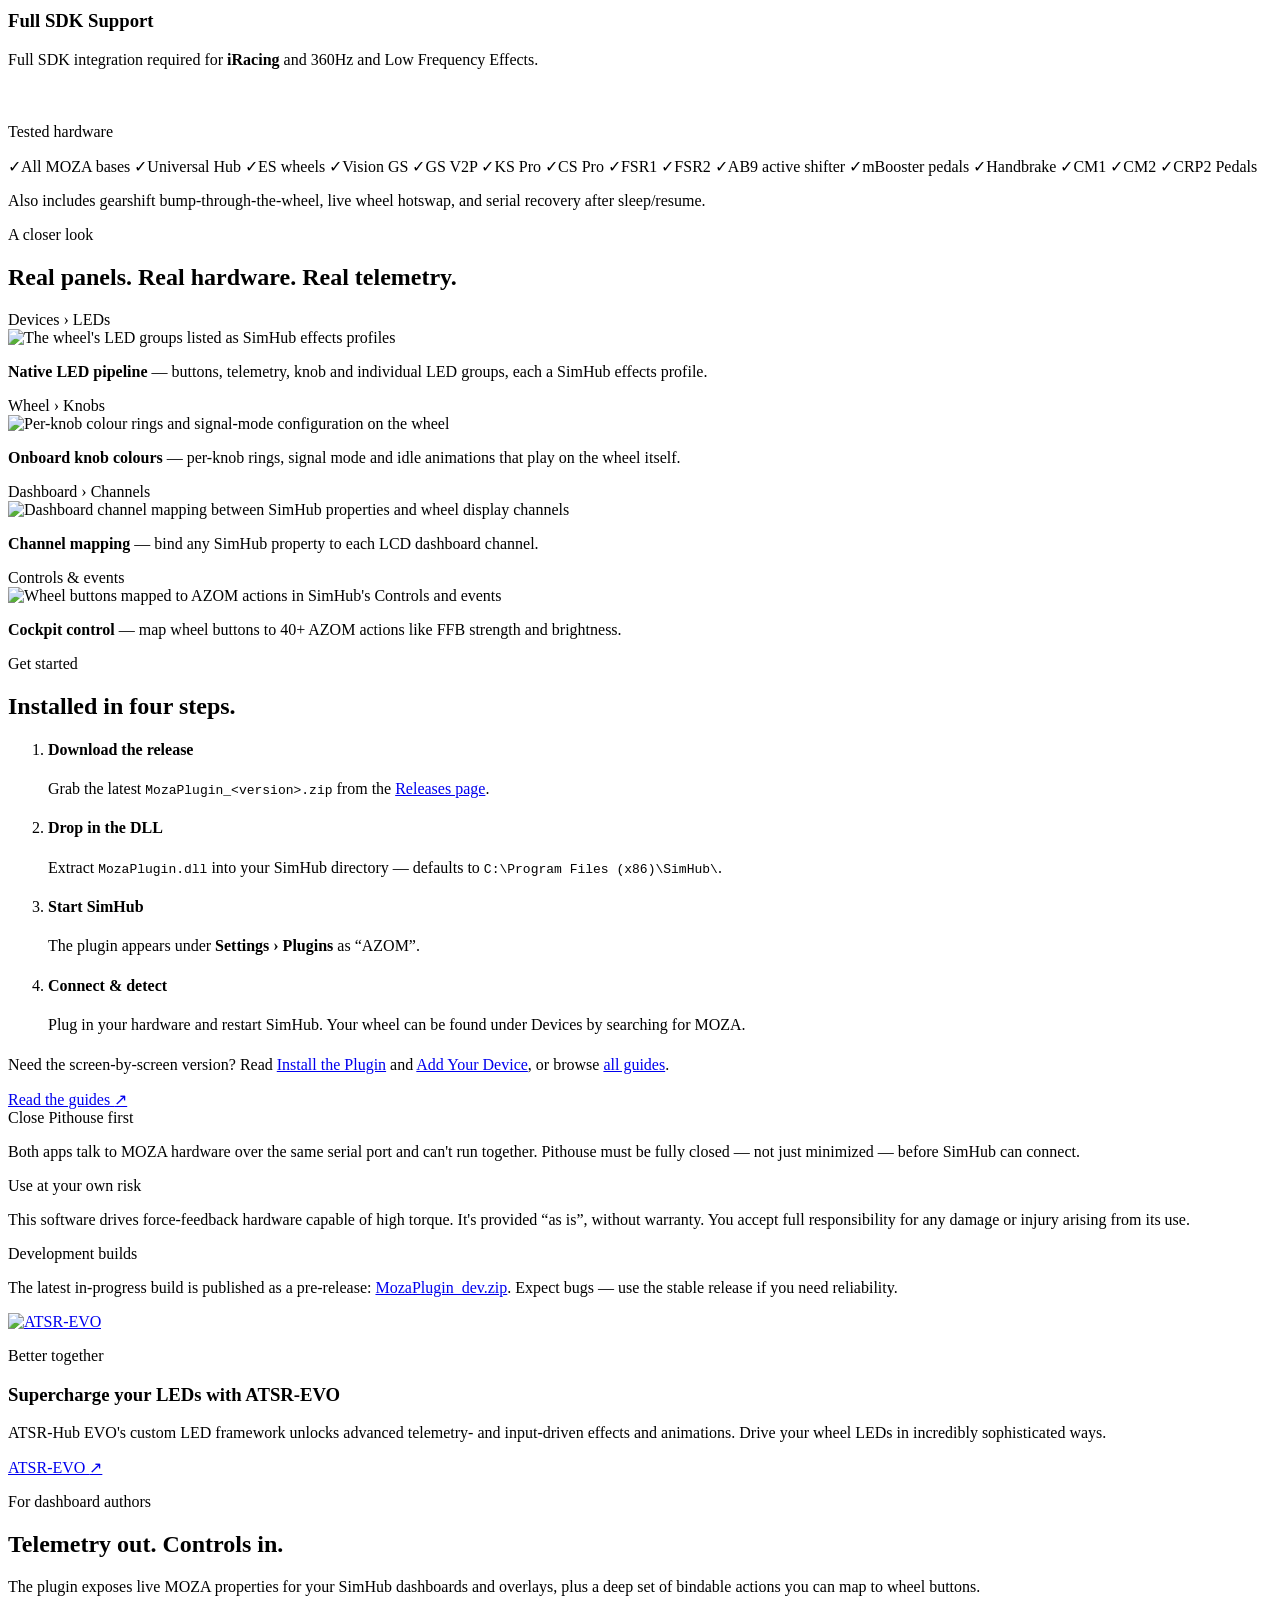
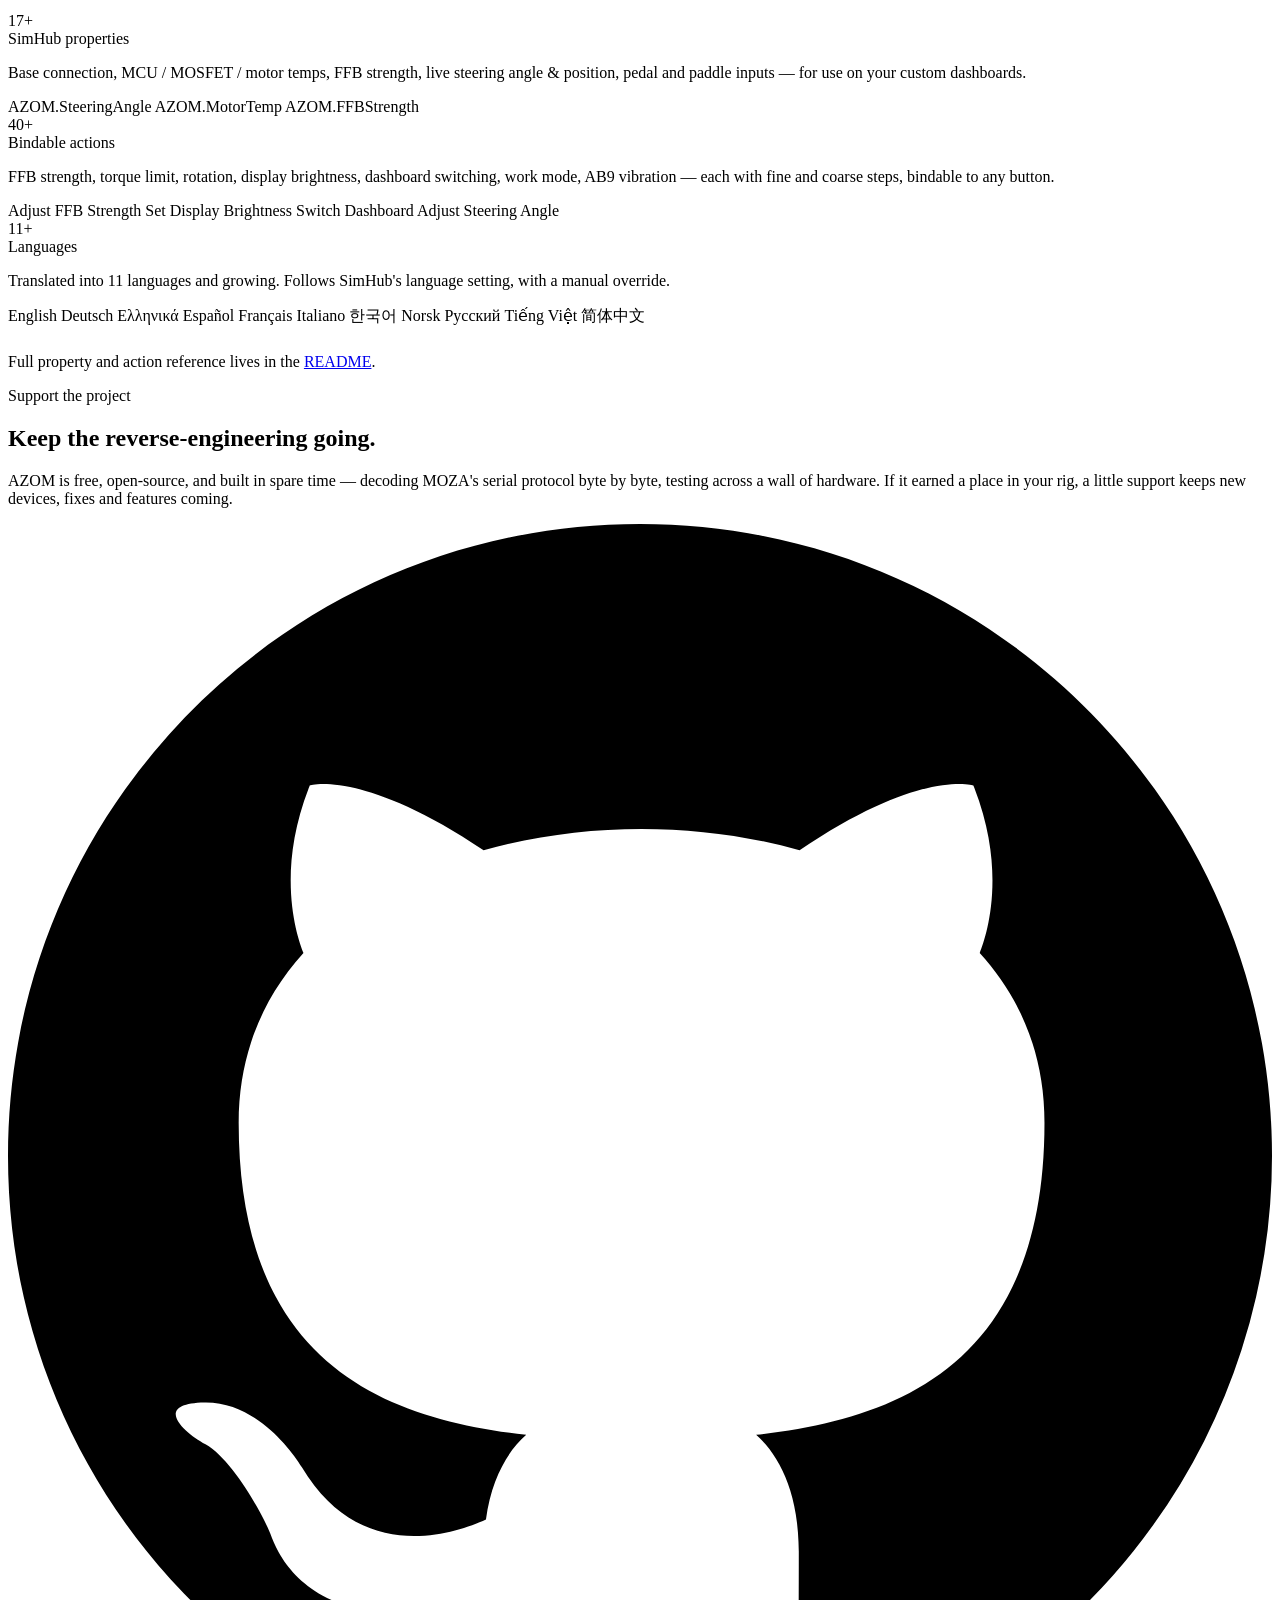
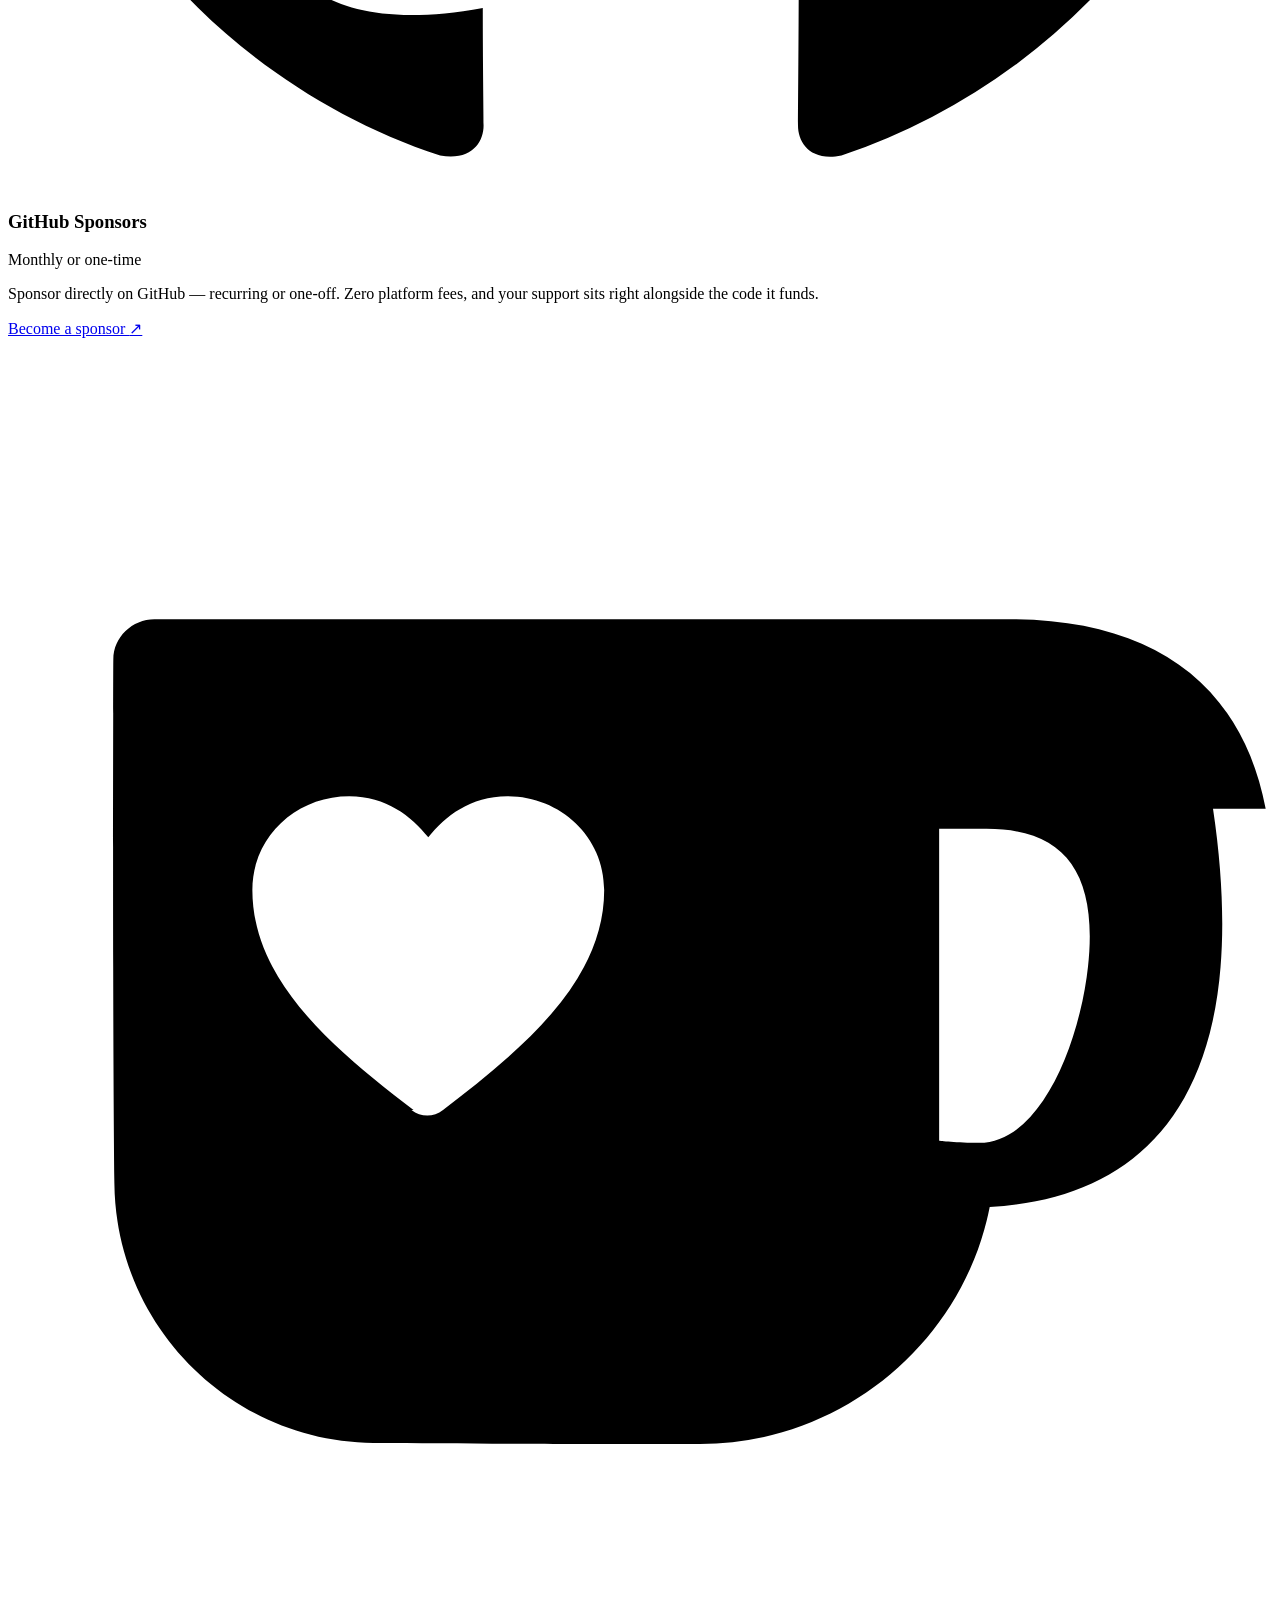
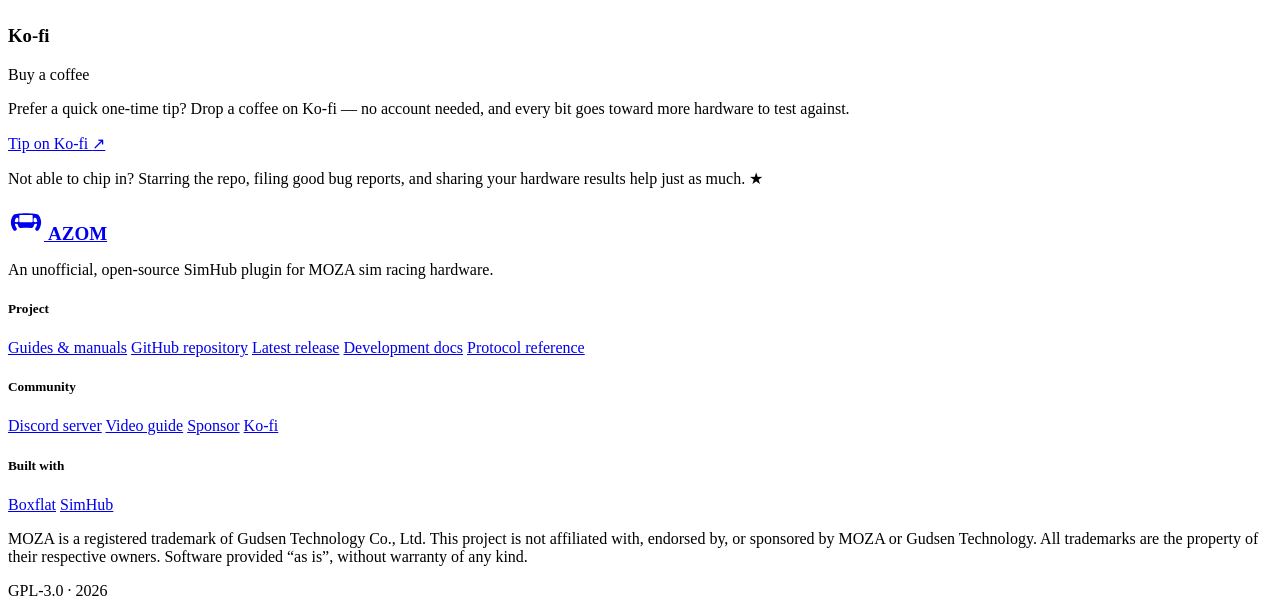
==== commit 4259ff00: "Organize site images" ====
--- a/site/index.html
+++ b/site/index.html
@@ -13,7 +13,7 @@
 <link rel="preconnect" href="https://fonts.googleapis.com" />
 <link rel="preconnect" href="https://fonts.gstatic.com" crossorigin />
 <link href="https://fonts.googleapis.com/css2?family=Space+Grotesk:wght@400;500;600;700&family=Space+Mono:wght@400;700&display=swap" rel="stylesheet" />
-<link rel="stylesheet" href="/styles.css" />
+<link rel="stylesheet" href="/styles.css?v=20260610" />
 </head>
 <body>
 
@@ -97,7 +97,7 @@
         <div class="shotwrap">
           <div class="shot floatshot">
             <div class="bar"><i></i><i></i><i></i><span class="ttl">SimHub › Plugins › AZOM</span></div>
-            <img src="docs/BasePage.png" alt="The AZOM plugin panel inside SimHub, showing steering angle, temperatures, FFB settings, equalizer and output curve" loading="lazy" />
+            <img src="docs/images/BasePage.png" alt="The AZOM plugin panel inside SimHub, showing steering angle, temperatures, FFB settings, equalizer and output curve" loading="lazy" />
           </div>
           <p class="cap"><b>The plugin panel</b> — wheelbase, FFB, EQ and output curves, mirroring Pithouse.</p>
         </div>
@@ -191,28 +191,28 @@
       <div class="reveal">
         <div class="shot">
           <div class="bar"><i></i><i></i><i></i><span class="ttl">Devices › LEDs</span></div>
-          <img src="docs/WheelLEDs.png" alt="The wheel's LED groups listed as SimHub effects profiles" loading="lazy" />
+          <img src="docs/images/WheelLEDs.png" alt="The wheel's LED groups listed as SimHub effects profiles" loading="lazy" />
         </div>
         <p class="cap"><b>Native LED pipeline</b> — buttons, telemetry, knob and individual LED groups, each a SimHub effects profile.</p>
       </div>
       <div class="reveal">
         <div class="shot">
           <div class="bar"><i></i><i></i><i></i><span class="ttl">Wheel › Knobs</span></div>
-          <img src="docs/WheelKnobs.png" alt="Per-knob colour rings and signal-mode configuration on the wheel" loading="lazy" />
+          <img src="docs/images/WheelKnobs.png" alt="Per-knob colour rings and signal-mode configuration on the wheel" loading="lazy" />
         </div>
         <p class="cap"><b>Onboard knob colours</b> — per-knob rings, signal mode and idle animations that play on the wheel itself.</p>
       </div>
       <div class="reveal">
         <div class="shot">
           <div class="bar"><i></i><i></i><i></i><span class="ttl">Dashboard › Channels</span></div>
-          <img src="docs/WheelChannelMapping.png" alt="Dashboard channel mapping between SimHub properties and wheel display channels" loading="lazy" />
+          <img src="docs/images/WheelChannelMapping.png" alt="Dashboard channel mapping between SimHub properties and wheel display channels" loading="lazy" />
         </div>
         <p class="cap"><b>Channel mapping</b> — bind any SimHub property to each LCD dashboard channel.</p>
       </div>
       <div class="reveal">
         <div class="shot">
           <div class="bar"><i></i><i></i><i></i><span class="ttl">Controls &amp; events</span></div>
-          <img src="docs/ControlsandEvents.png" alt="Wheel buttons mapped to AZOM actions in SimHub's Controls and events" loading="lazy" />
+          <img src="docs/images/ControlsandEvents.png" alt="Wheel buttons mapped to AZOM actions in SimHub's Controls and events" loading="lazy" />
         </div>
         <p class="cap"><b>Cockpit control</b> — map wheel buttons to 40+ AZOM actions like FFB strength and brightness.</p>
       </div>
@@ -233,6 +233,7 @@
         <li><span class="num"></span><div><h4>Connect &amp; detect</h4><p>Plug in your hardware and restart SimHub. Your wheel can be found under Devices by searching for MOZA.</p></div></li>
       </ol>
       <p class="credit" style="margin-top:22px">Need the screen-by-screen version? Read <a href="/guides/install-the-plugin/">Install the Plugin</a> and <a href="/guides/add-your-device/">Add Your Device</a>, or browse <a href="/guides/">all guides</a>.</p>
+      <a class="btn" href="/guides/" style="margin-top:18px">Read the guides <span class="arw">↗</span></a>
     </div>
     <div class="reveal">
       <div class="admon warn">
@@ -255,7 +256,7 @@
 <section class="band alt">
   <div class="wrap">
     <div class="atsr reveal">
-      <a href="https://github.com/ATSR-Alex/ATSR-Hub-EVO/" target="_blank" rel="noopener"><img src="docs/atsr-logomark-mono-white-lrg.webp" alt="ATSR-EVO" loading="lazy" /></a>
+      <a href="https://github.com/ATSR-Alex/ATSR-Hub-EVO/" target="_blank" rel="noopener"><img src="docs/images/atsr-logomark-mono-white-lrg.webp" alt="ATSR-EVO" loading="lazy" /></a>
       <div>
         <p class="eyebrow">Better together</p>
         <h3>Supercharge your LEDs with ATSR-EVO</h3>
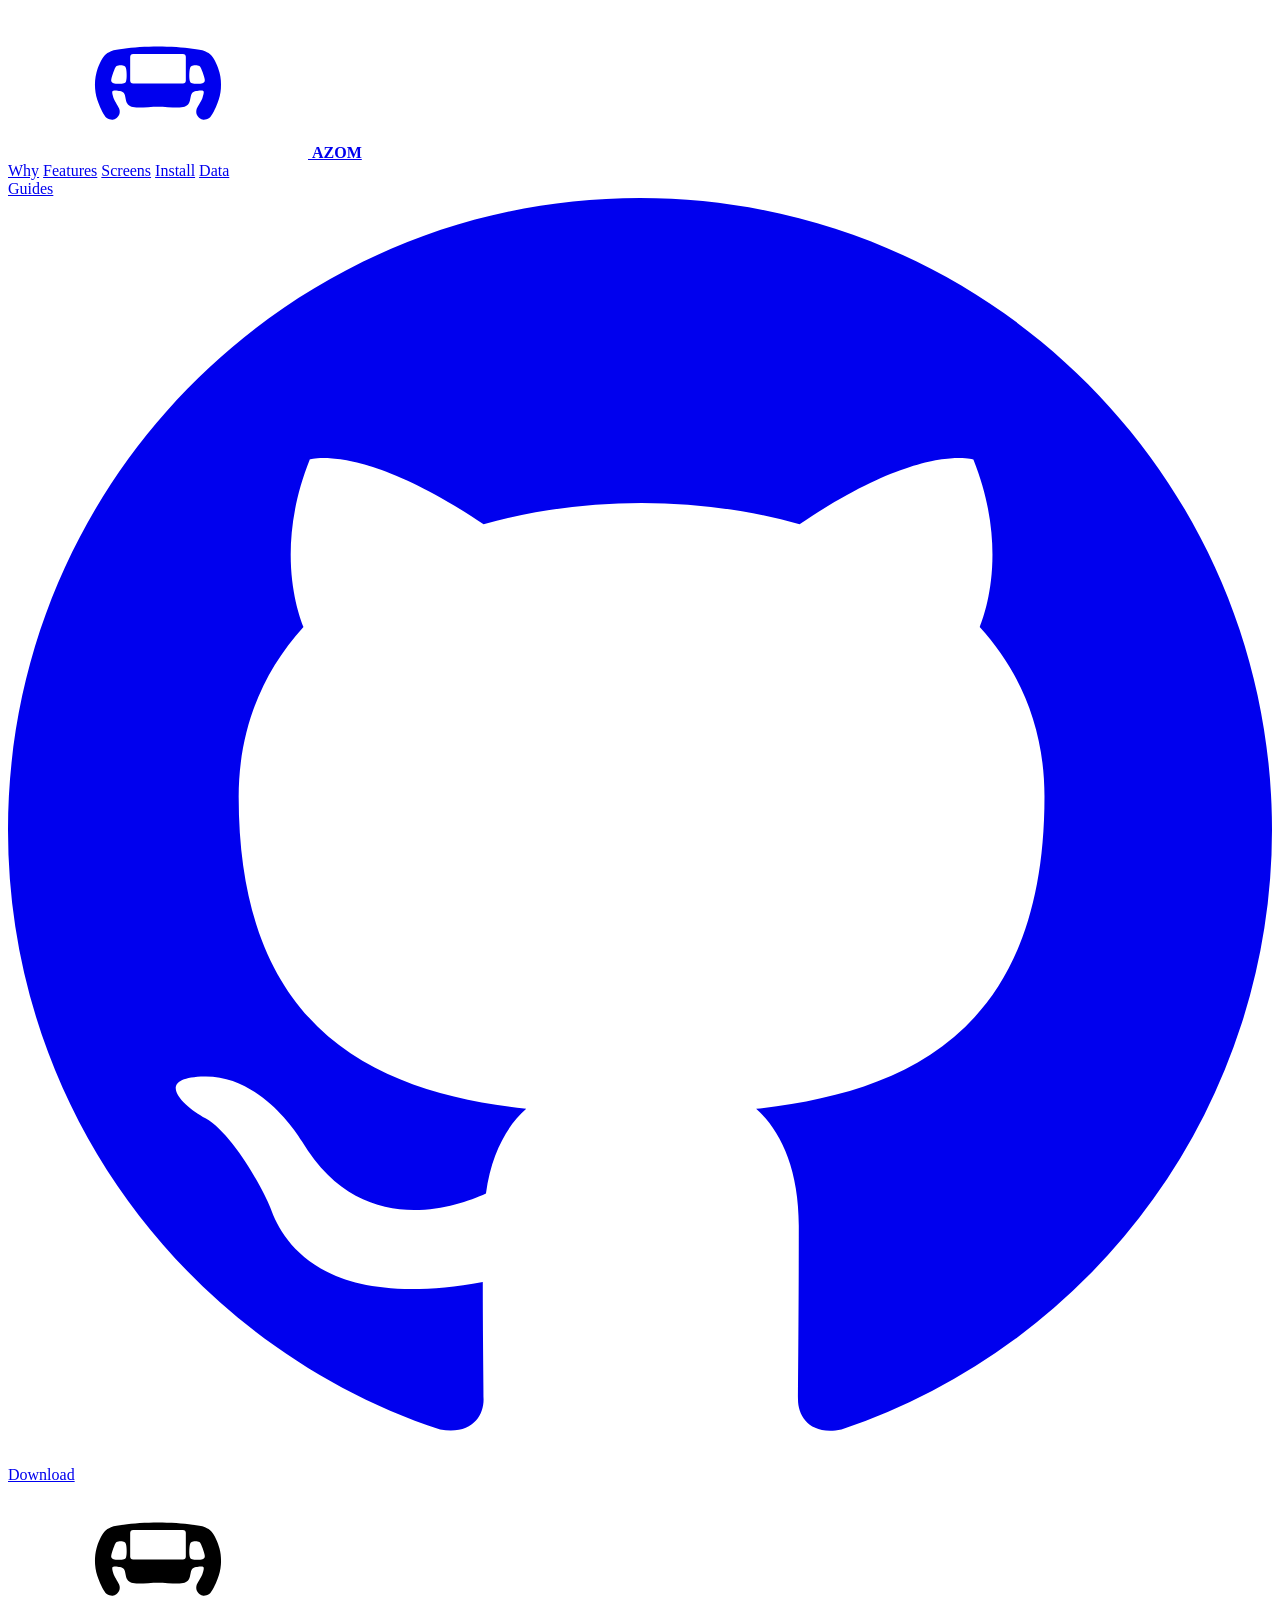
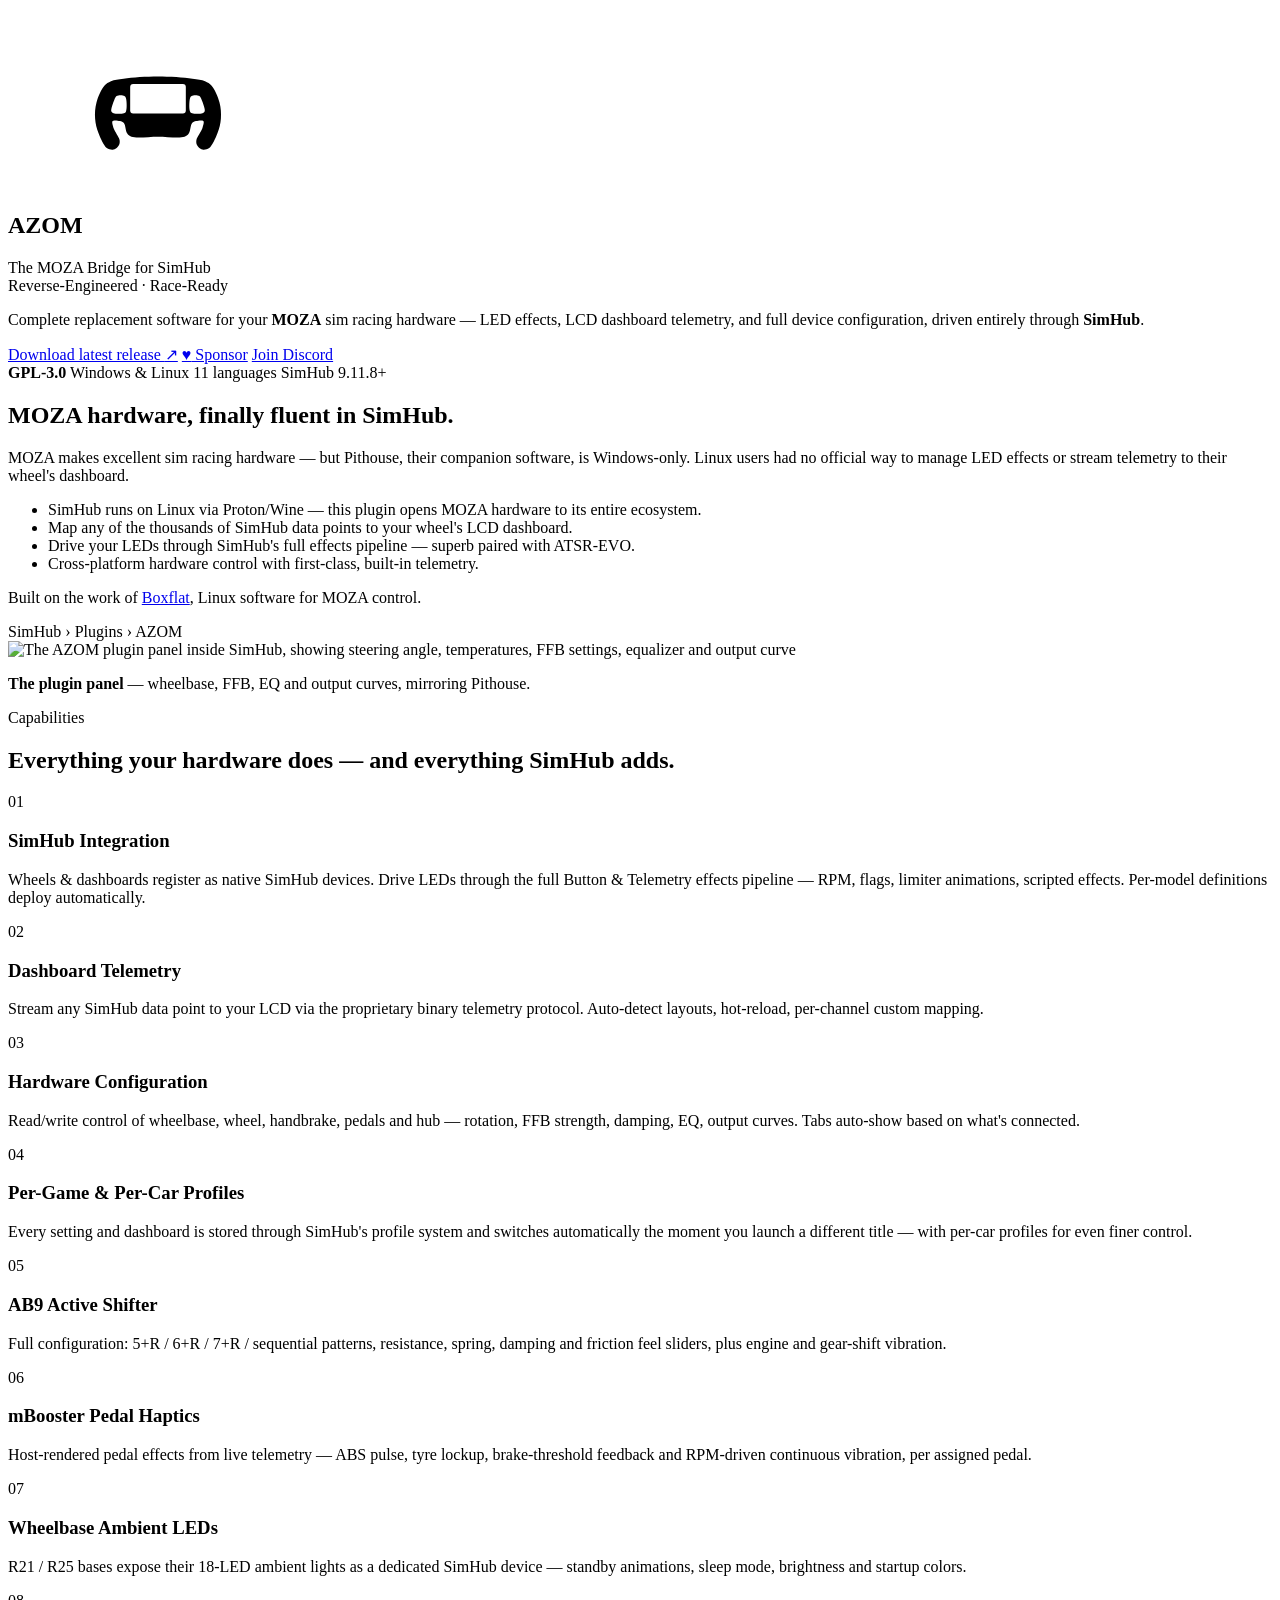
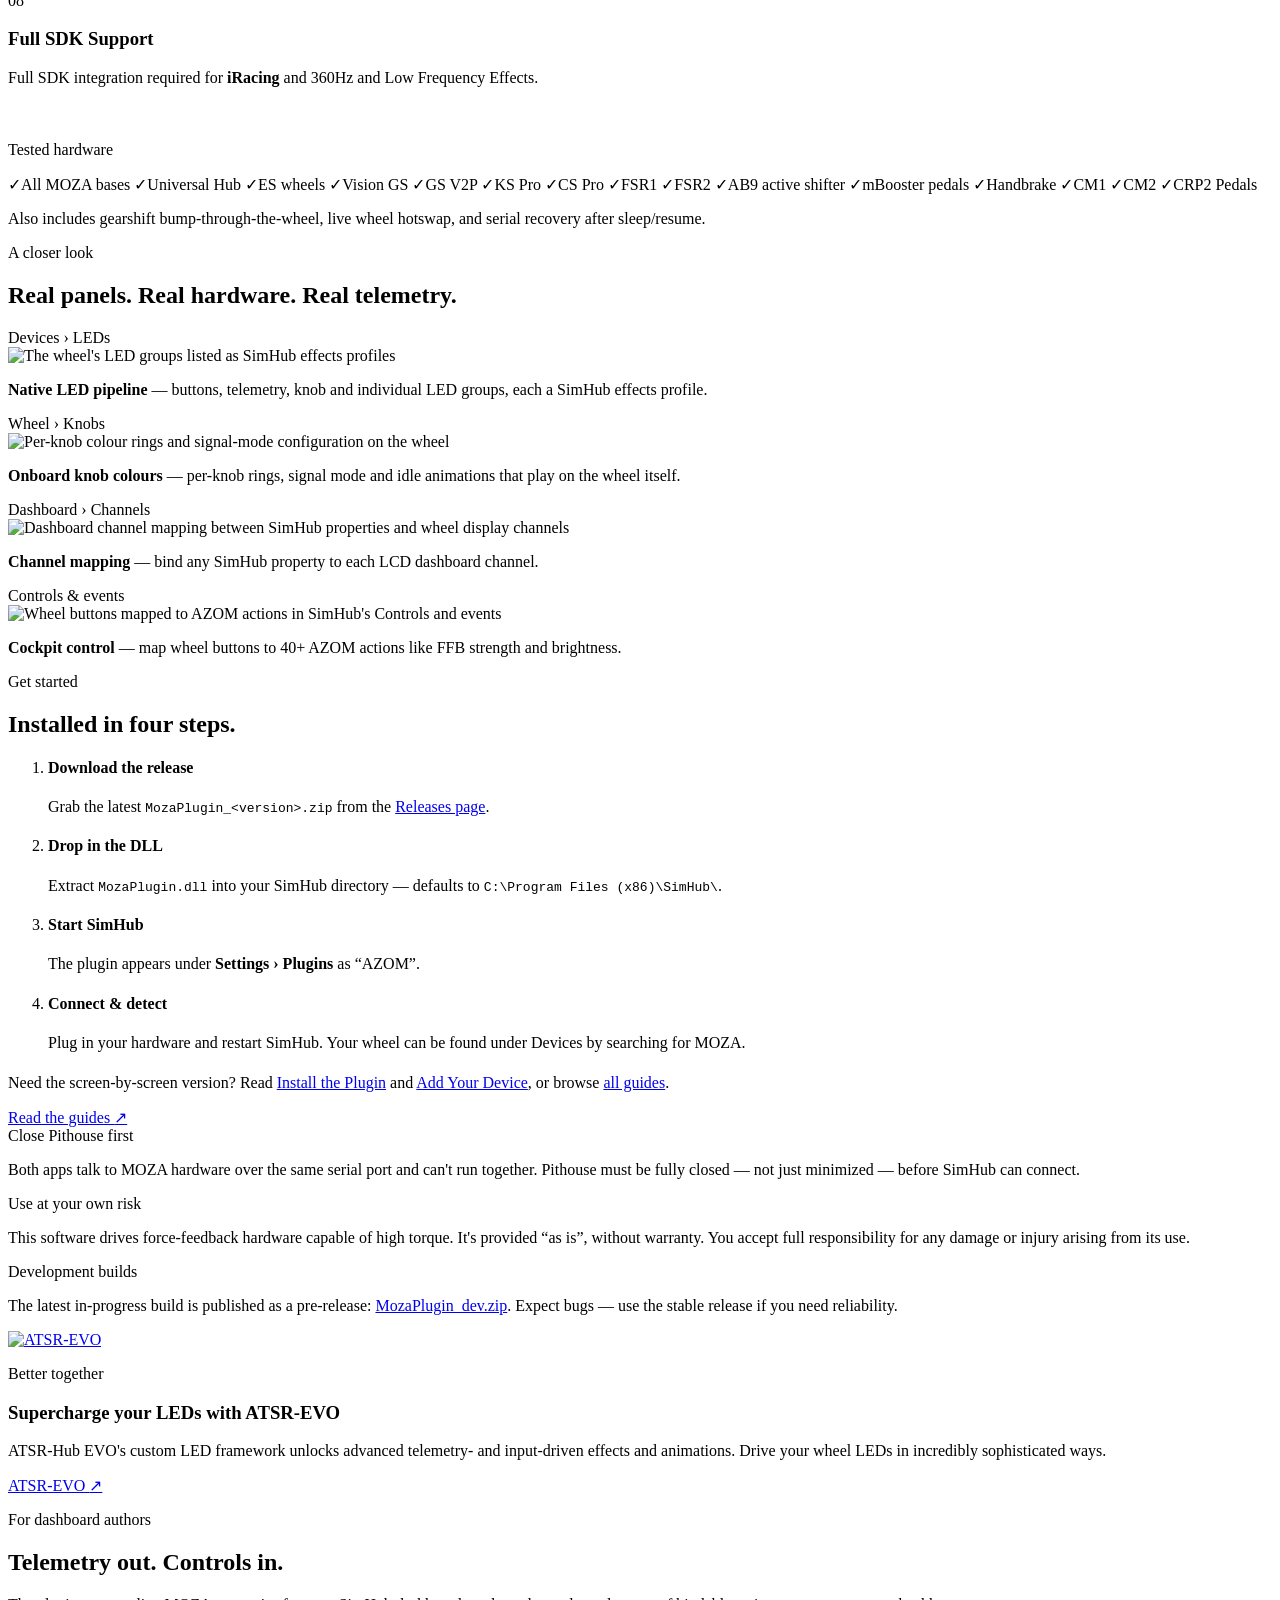
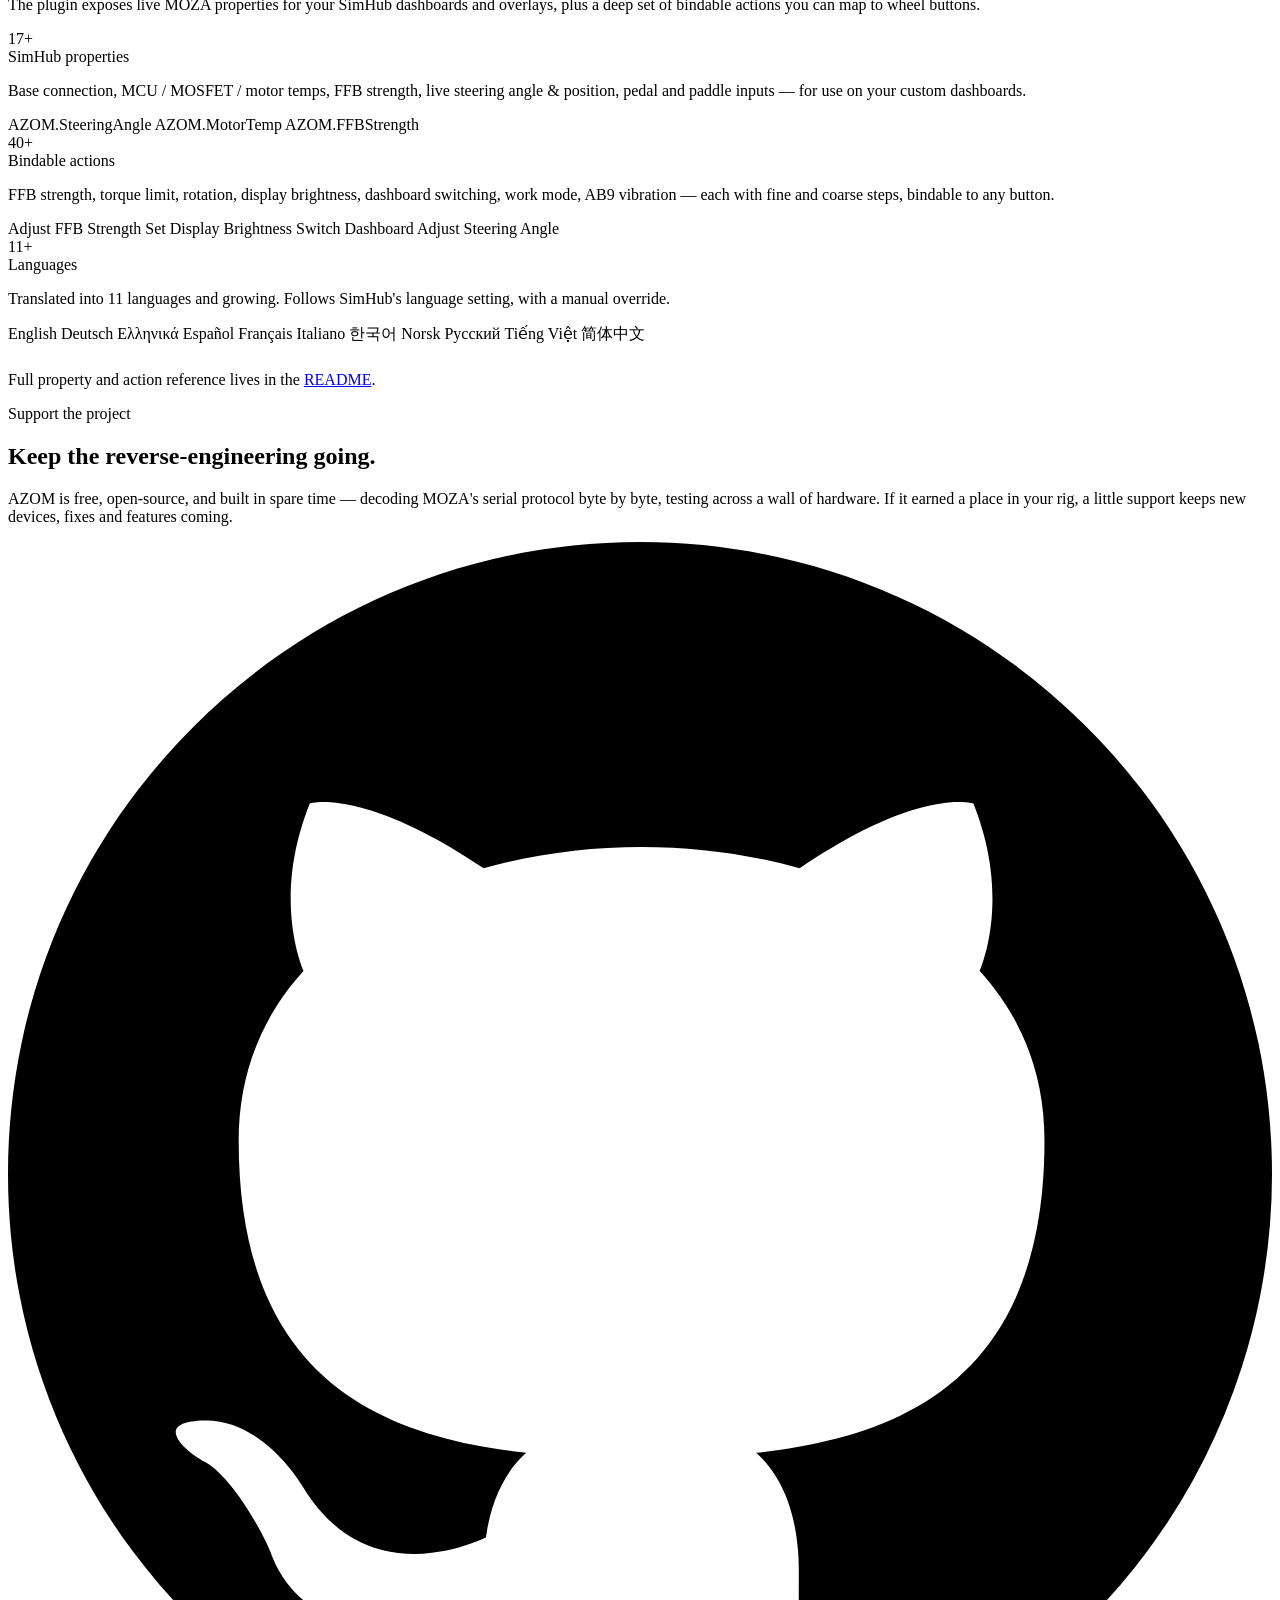
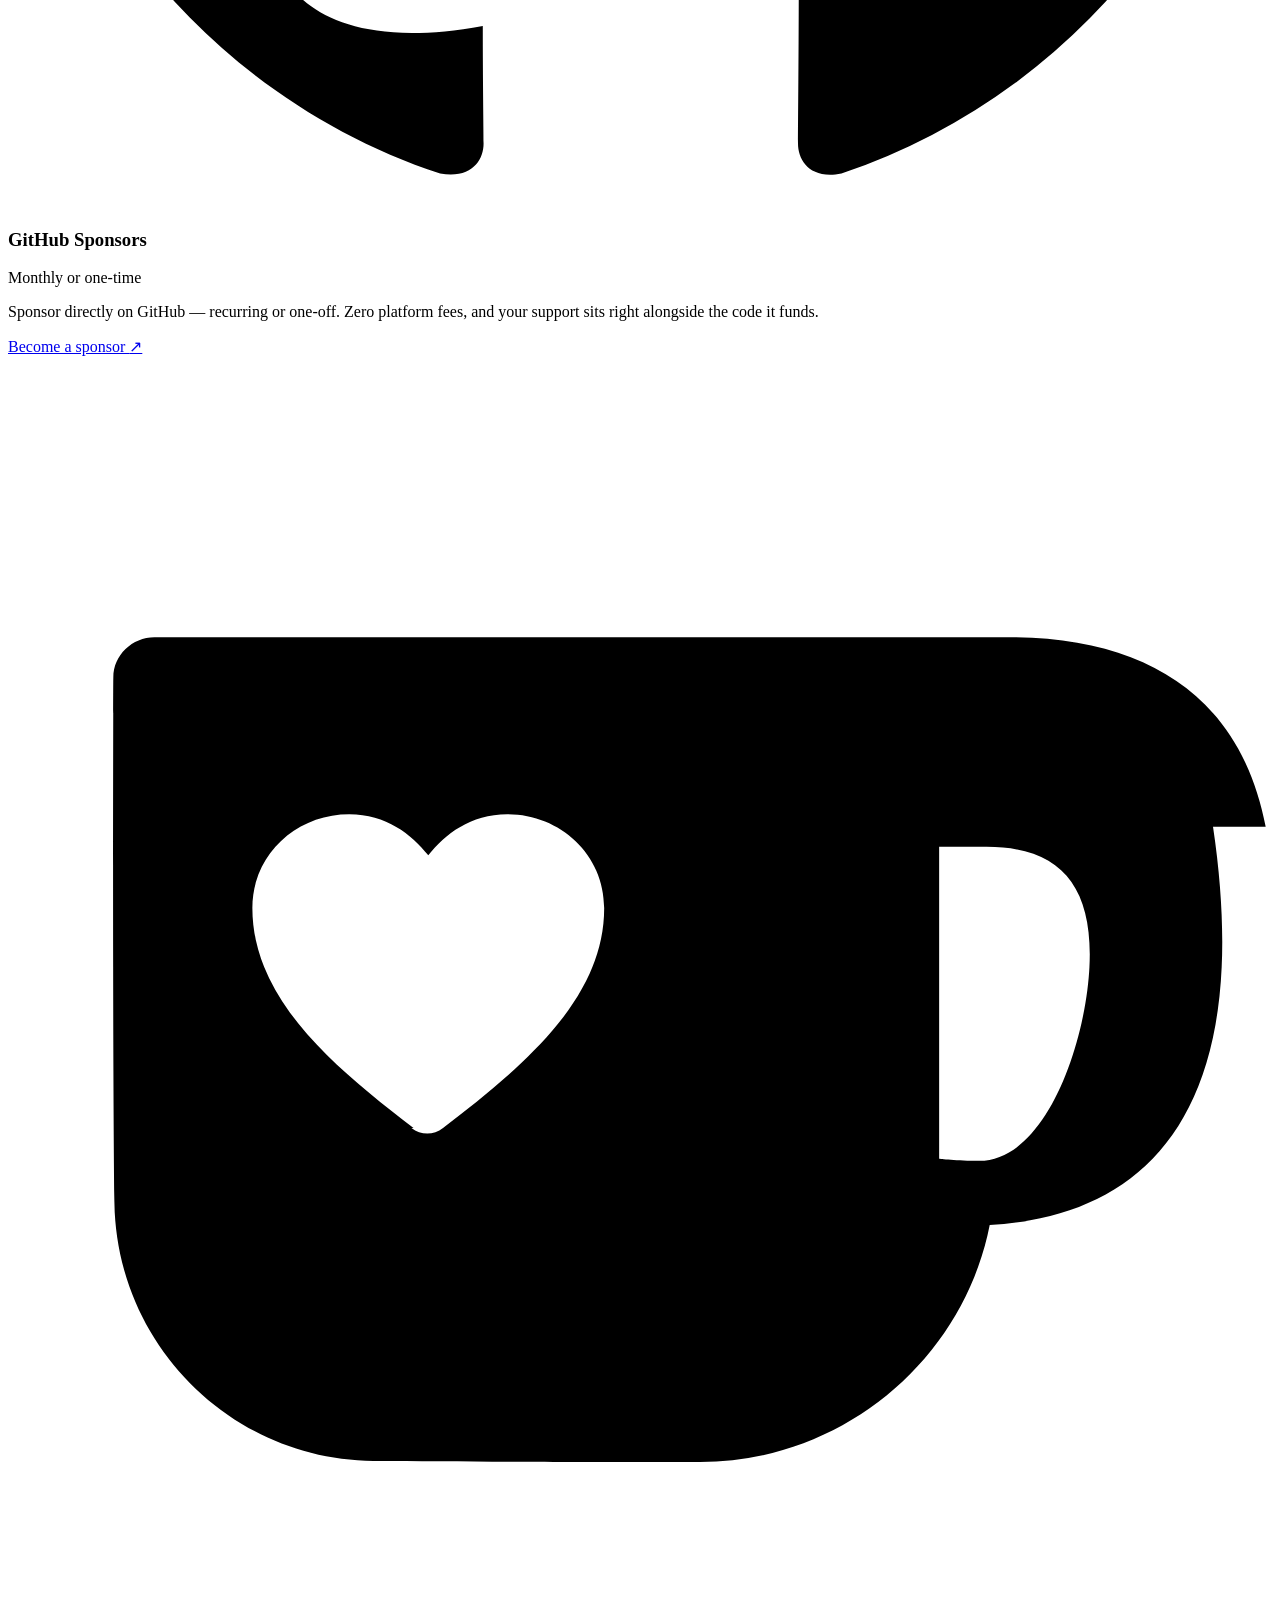
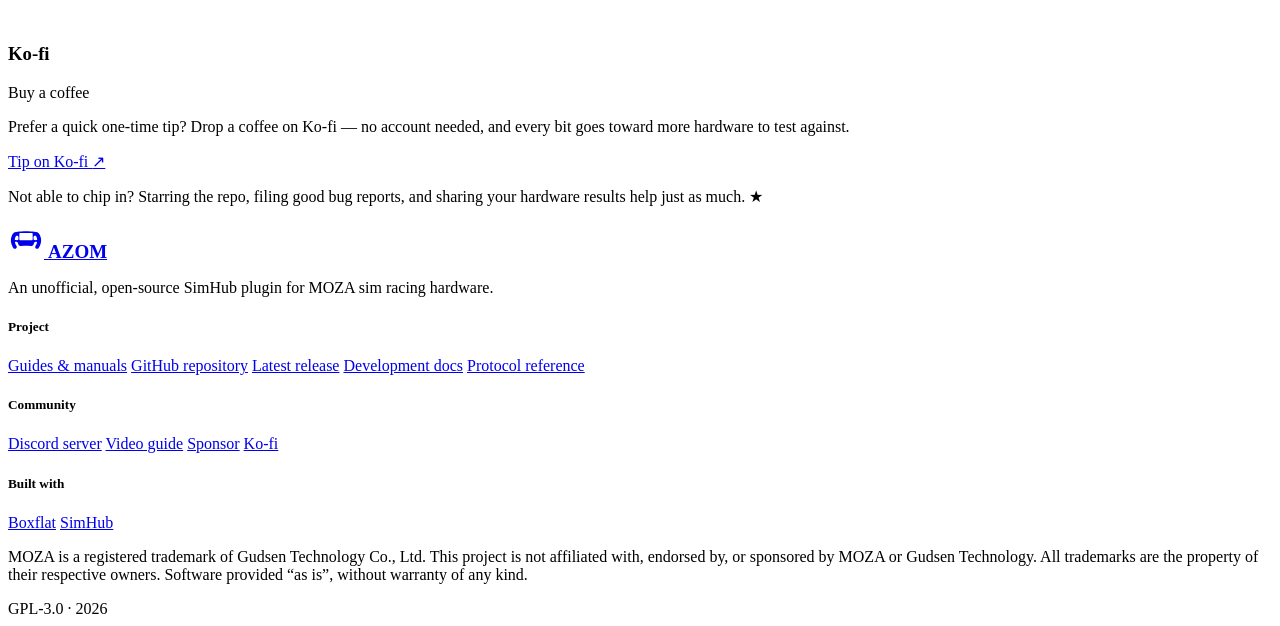
==== commit 694bfbc2: "Website updates" ====
--- a/site/index.html
+++ b/site/index.html
@@ -13,7 +13,7 @@
 <link rel="preconnect" href="https://fonts.googleapis.com" />
 <link rel="preconnect" href="https://fonts.gstatic.com" crossorigin />
 <link href="https://fonts.googleapis.com/css2?family=Space+Grotesk:wght@400;500;600;700&family=Space+Mono:wght@400;700&display=swap" rel="stylesheet" />
-<link rel="stylesheet" href="/styles.css?v=20260610" />
+<link rel="stylesheet" href="/styles.css?v=20260712" />
 </head>
 <body>
 
@@ -46,11 +46,11 @@
       <a class="lk" href="#screens">Screens</a>
       <a class="lk" href="#install">Install</a>
       <a class="lk" href="#data">Data</a>
-      <a class="lk" href="/guides/">Guides</a>
     </nav>
     <div class="nav-cta">
-      <a class="btn sm icon" href="https://github.com/giantorth/moza-simhub-plugin" target="_blank" rel="noopener" aria-label="GitHub repository"><svg viewBox="0 0 16 16" fill="currentColor" aria-hidden="true"><path d="M8 0C3.58 0 0 3.58 0 8c0 3.54 2.29 6.53 5.47 7.59.4.07.55-.17.55-.38 0-.19-.01-.82-.01-1.49-2.01.37-2.53-.49-2.69-.94-.09-.23-.48-.94-.82-1.13-.28-.15-.68-.52-.01-.53.63-.01 1.08.58 1.23.82.72 1.21 1.87.87 2.33.66.07-.52.28-.87.51-1.07-1.78-.2-3.64-.89-3.64-3.95 0-.87.31-1.59.82-2.15-.08-.2-.36-1.02.08-2.12 0 0 .67-.21 2.2.82.64-.18 1.32-.27 2-.27.68 0 1.36.09 2 .27 1.53-1.04 2.2-.82 2.2-.82.44 1.1.16 1.92.08 2.12.51.56.82 1.27.82 2.15 0 3.07-1.87 3.75-3.65 3.95.29.25.54.73.54 1.48 0 1.07-.01 1.93-.01 2.2 0 .21.15.46.55.38A8.01 8.01 0 0 0 16 8c0-4.42-3.58-8-8-8z"/></svg></a>
-      <a class="btn sm primary" href="https://github.com/giantorth/moza-simhub-plugin/releases/latest" target="_blank" rel="noopener">Download</a>
+      <a class="btn sm guide-btn" href="/guides/">Guides</a>
+      <a class="btn sm icon" href="https://github.com/giantorth/AZOM" target="_blank" rel="noopener" aria-label="GitHub repository"><svg viewBox="0 0 16 16" fill="currentColor" aria-hidden="true"><path d="M8 0C3.58 0 0 3.58 0 8c0 3.54 2.29 6.53 5.47 7.59.4.07.55-.17.55-.38 0-.19-.01-.82-.01-1.49-2.01.37-2.53-.49-2.69-.94-.09-.23-.48-.94-.82-1.13-.28-.15-.68-.52-.01-.53.63-.01 1.08.58 1.23.82.72 1.21 1.87.87 2.33.66.07-.52.28-.87.51-1.07-1.78-.2-3.64-.89-3.64-3.95 0-.87.31-1.59.82-2.15-.08-.2-.36-1.02.08-2.12 0 0 .67-.21 2.2.82.64-.18 1.32-.27 2-.27.68 0 1.36.09 2 .27 1.53-1.04 2.2-.82 2.2-.82.44 1.1.16 1.92.08 2.12.51.56.82 1.27.82 2.15 0 3.07-1.87 3.75-3.65 3.95.29.25.54.73.54 1.48 0 1.07-.01 1.93-.01 2.2 0 .21.15.46.55.38A8.01 8.01 0 0 0 16 8c0-4.42-3.58-8-8-8z"/></svg></a>
+      <a class="btn sm primary" href="https://github.com/giantorth/AZOM/releases/latest" target="_blank" rel="noopener">Download</a>
     </div>
   </div>
 </header>
@@ -71,7 +71,7 @@
         <div class="sub2 left reveal">Reverse-Engineered · Race-Ready</div>
         <p class="pitch left reveal">Complete replacement software for your <b>MOZA</b> sim racing hardware — LED effects, LCD dashboard telemetry, and full device configuration, driven entirely through <b>SimHub</b>.</p>
         <div class="ctas left reveal">
-          <a class="btn primary" href="https://github.com/giantorth/moza-simhub-plugin/releases/latest" target="_blank" rel="noopener">Download latest release <span class="arw">↗</span></a>
+          <a class="btn primary" href="https://github.com/giantorth/AZOM/releases/latest" target="_blank" rel="noopener">Download latest release <span class="arw">↗</span></a>
           <a class="btn spon-btn" href="#sponsor"><span class="hrt">♥</span> Sponsor</a>
           <a class="btn" href="https://discord.gg/J4enw43e62" target="_blank" rel="noopener">Join Discord</a>
         </div>
@@ -227,7 +227,7 @@
       <p class="eyebrow">Get started</p>
       <h2 class="h2">Installed in four steps.</h2>
       <ol class="steps">
-        <li><span class="num"></span><div><h4>Download the release</h4><p>Grab the latest <code class="path">MozaPlugin_&lt;version&gt;.zip</code> from the <a href="https://github.com/giantorth/moza-simhub-plugin/releases/latest" target="_blank" rel="noopener">Releases page</a>.</p></div></li>
+        <li><span class="num"></span><div><h4>Download the release</h4><p>Grab the latest <code class="path">MozaPlugin_&lt;version&gt;.zip</code> from the <a href="https://github.com/giantorth/AZOM/releases/latest" target="_blank" rel="noopener">Releases page</a>.</p></div></li>
         <li><span class="num"></span><div><h4>Drop in the DLL</h4><p>Extract <code class="path">MozaPlugin.dll</code> into your SimHub directory — defaults to <code class="path">C:\Program Files (x86)\SimHub\</code>.</p></div></li>
         <li><span class="num"></span><div><h4>Start SimHub</h4><p>The plugin appears under <b>Settings › Plugins</b> as “AZOM”.</p></div></li>
         <li><span class="num"></span><div><h4>Connect &amp; detect</h4><p>Plug in your hardware and restart SimHub. Your wheel can be found under Devices by searching for MOZA.</p></div></li>
@@ -246,7 +246,7 @@
       </div>
       <div class="admon">
         <div class="lbl" style="color:var(--sub)"><span class="leds"><i class="g"></i></span> Development builds</div>
-        <p class="dev">The latest in-progress build is published as a pre-release: <a href="https://github.com/giantorth/moza-simhub-plugin/releases/download/dev-latest/MozaPlugin_dev.zip" target="_blank" rel="noopener">MozaPlugin_dev.zip</a>. Expect bugs — use the stable release if you need reliability.</p>
+        <p class="dev">The latest in-progress build is published as a pre-release: <a href="https://github.com/giantorth/AZOM/releases/download/dev-latest/MozaPlugin_dev.zip" target="_blank" rel="noopener">MozaPlugin_dev.zip</a>. Expect bugs — use the stable release if you need reliability.</p>
       </div>
     </div>
   </div>
@@ -316,7 +316,7 @@
         </div>
       </div>
     </div>
-    <p class="credit reveal" style="margin-top:26px">Full property and action reference lives in the <a href="https://github.com/giantorth/moza-simhub-plugin#simhub-properties" target="_blank" rel="noopener">README</a>.</p>
+    <p class="credit reveal" style="margin-top:26px">Full property and action reference lives in the <a href="https://github.com/giantorth/AZOM#simhub-properties" target="_blank" rel="noopener">README</a>.</p>
   </div>
 </section>
 
@@ -377,10 +377,10 @@
       <div class="fcol">
         <h5>Project</h5>
         <a href="/guides/">Guides &amp; manuals</a>
-        <a href="https://github.com/giantorth/moza-simhub-plugin" target="_blank" rel="noopener">GitHub repository</a>
-        <a href="https://github.com/giantorth/moza-simhub-plugin/releases/latest" target="_blank" rel="noopener">Latest release</a>
-        <a href="https://github.com/giantorth/moza-simhub-plugin/blob/main/docs/DEVELOPMENT.md" target="_blank" rel="noopener">Development docs</a>
-        <a href="https://github.com/giantorth/moza-simhub-plugin/blob/main/docs/protocol/README.md" target="_blank" rel="noopener">Protocol reference</a>
+        <a href="https://github.com/giantorth/AZOM" target="_blank" rel="noopener">GitHub repository</a>
+        <a href="https://github.com/giantorth/AZOM/releases/latest" target="_blank" rel="noopener">Latest release</a>
+        <a href="https://github.com/giantorth/AZOM/blob/main/docs/DEVELOPMENT.md" target="_blank" rel="noopener">Development docs</a>
+        <a href="https://github.com/giantorth/AZOM/blob/main/docs/protocol/README.md" target="_blank" rel="noopener">Protocol reference</a>
       </div>
       <div class="fcol">
         <h5>Community</h5>
